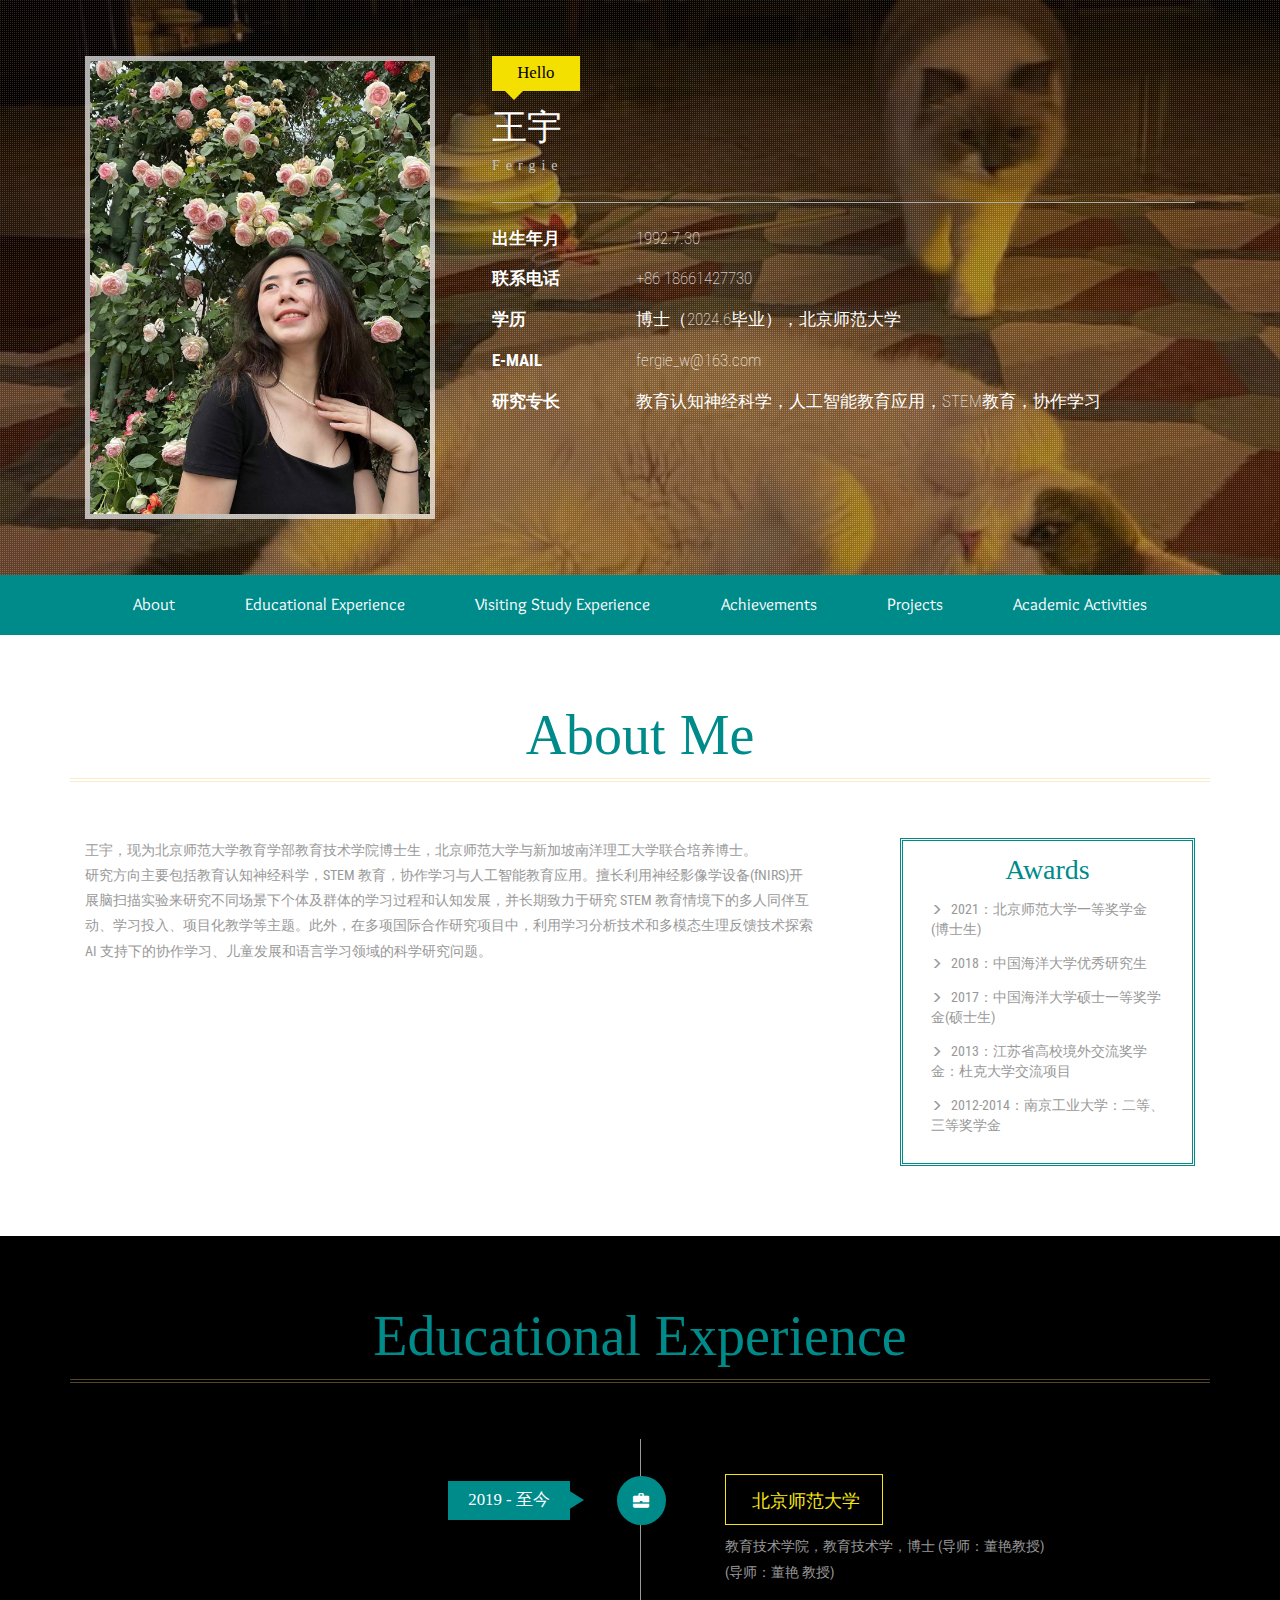
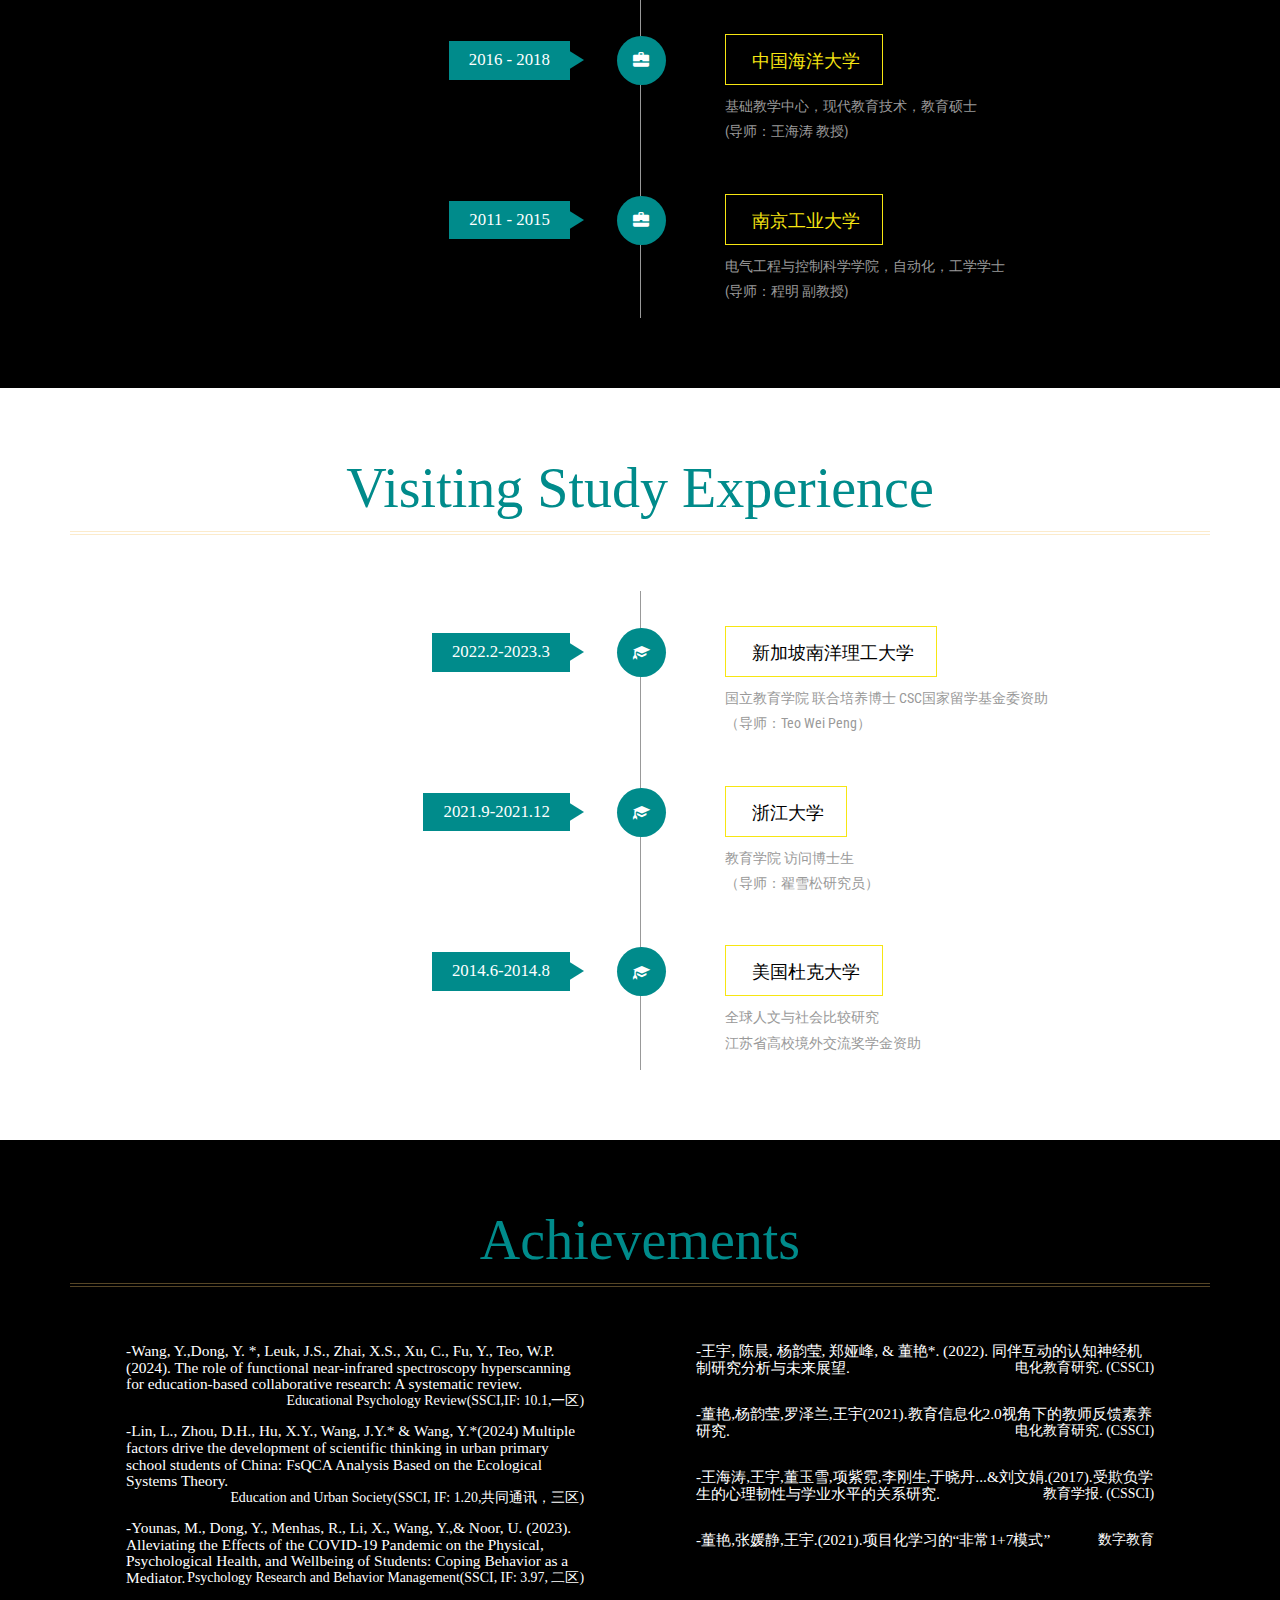
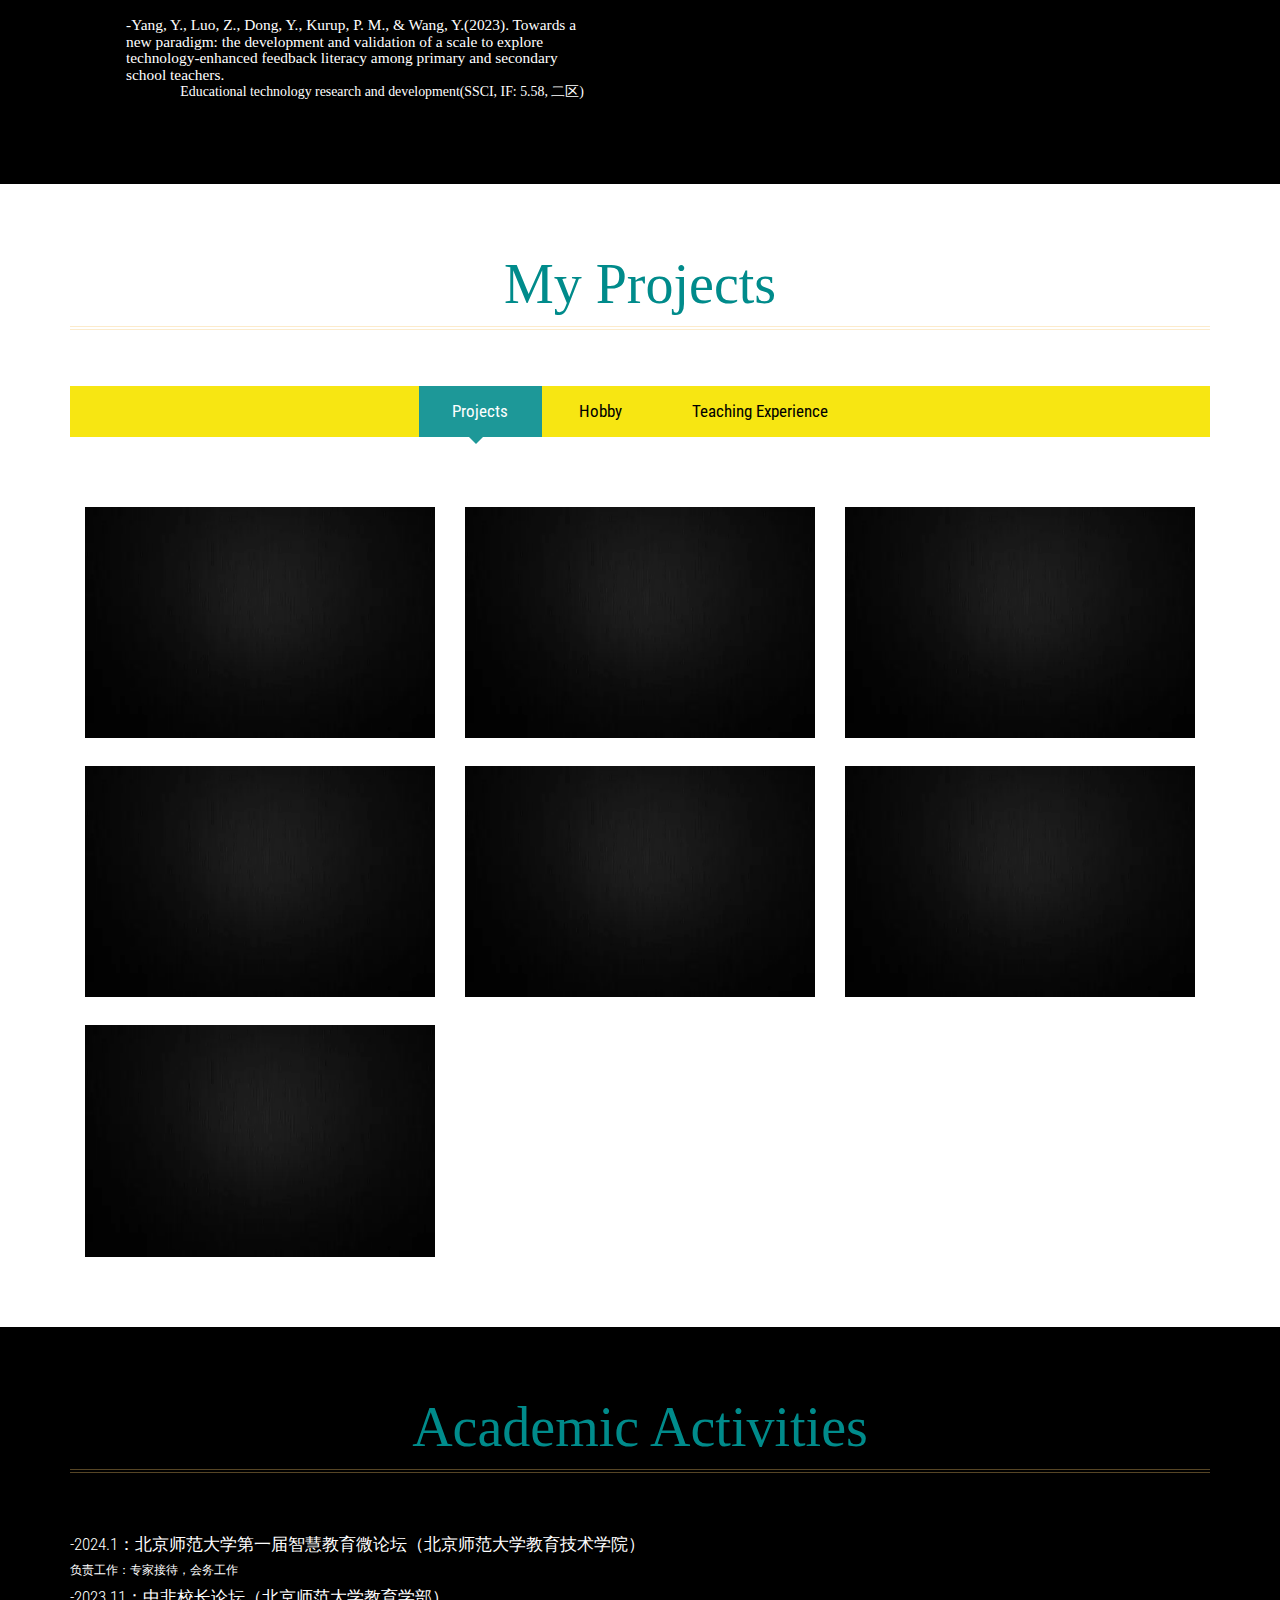
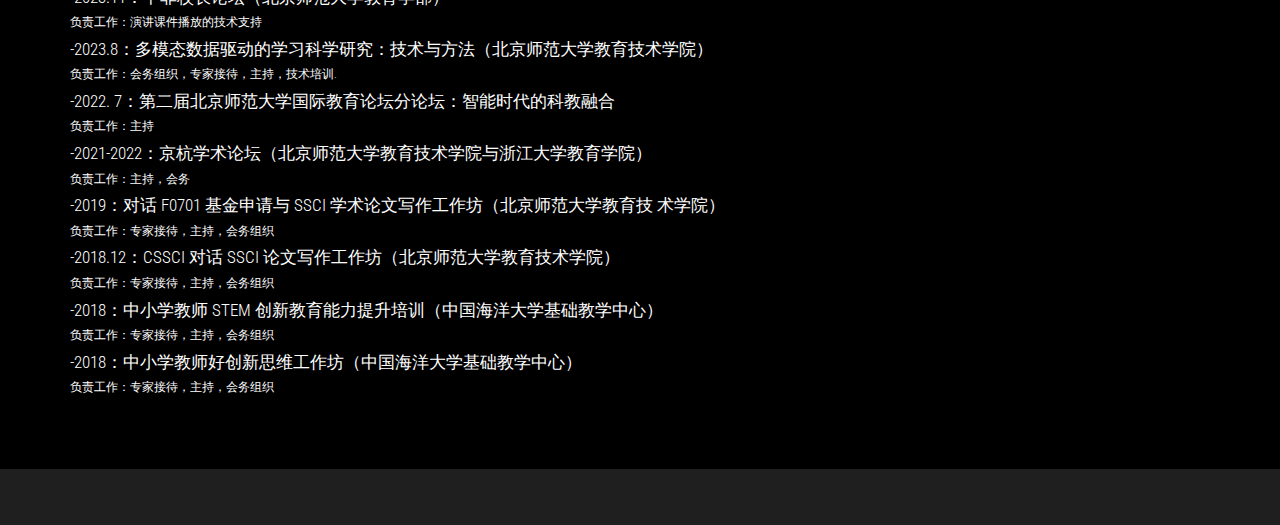
==== index.html @ 04d015bf "Update index.html" ====
<!DOCTYPE html>
<html>
<head>
<title>Wang Yu</title>
<!--mobile apps-->
<meta name="viewport" content="width=device-width, initial-scale=1">
<meta http-equiv="Content-Type" content="text/html; charset=utf-8" />
<meta name="keywords" content="" />
<script type="application/x-javascript"> addEventListener("load", function() { setTimeout(hideURLbar, 0); }, false); function hideURLbar(){ window.scrollTo(0,1); } </script>
<!--mobile apps-->
<!--Custom Theme files-->
<link href="css/bootstrap.css" type="text/css" rel="stylesheet" media="all">
<link href="css/style.css" type="text/css" rel="stylesheet" media="all">
<link rel="stylesheet" href="css/swipebox.css">
<!--//Custom Theme files-->
<!--js-->
<script src="js/jquery-1.11.1.min.js"></script> 
<!-- //js -->
<!--web-fonts-->
<link href='http://fonts.useso.com/css?family=Overlock:400,400italic,700,700italic,900,900italic' rel='stylesheet' type='text/css'>
<link href='http://fonts.useso.com/css?family=Roboto+Condensed:400,300,300italic,400italic,700,700italic' rel='stylesheet' type='text/css'>
<!--//web-fonts-->
<!--start-smooth-scrolling-->
<script type="text/javascript" src="js/move-top.js"></script>
<script type="text/javascript" src="js/easing.js"></script>	
<script type="text/javascript">
		jQuery(document).ready(function($) {
			$(".scroll").click(function(event){		
				event.preventDefault();
				$('html,body').animate({scrollTop:$(this.hash).offset().top},1000);
			});
		});
</script>
<!--//end-smooth-scrolling-->
</head>
<body>
	<!--banner-->
	<div id="home" class="banner">
		<div class="banner-info">
			<div class="container">
				<div class="col-md-4 header-left">
					<img src="images/img01.jpg" alt=""/>
				</div>
				<div class="col-md-8 header-right">
					<h2>Hello</h2>
					<h1>王宇</h1>
					<h6>Fergie</h6>
					<ul class="address">
						<li>
							<ul class="address-text">
								<li><b>出生年月 </b></li>
								<li>1992.7.30</li>
							</ul>
						</li>
						<li>
							<ul class="address-text">
								<li><b>联系电话 </b></li>
								<li>+86 18661427730</li>
							</ul>
						</li>
						<li>
							<ul class="address-text">
								<li><b>学历 </b></li>
								<li>博士（2024.6毕业），北京师范大学</li>
							</ul>
						</li>
						<li>
							<ul class="address-text">
								<li><b>E-MAIL </b></li>
								<li>fergie_w@163.com</li>
							</ul>
						</li>
						<li>
							<ul class="address-text">
								<li><b>研究专长 </b></li>
								<li>教育认知神经科学，人工智能教育应用，STEM教育，协作学习</li>
							</ul>
						</li>
					</ul>
				</div>
				<div class="clearfix"> </div>
			</div>
		</div>
	</div>
	<!--//banner-->
	<!--top-nav-->
	<div class="top-nav wow">
		<div class="container">
			<div class="navbar-header logo">
				<button type="button" class="navbar-toggle collapsed" data-toggle="collapse" data-target="#bs-example-navbar-collapse-1">
					Menu
				</button>
			</div>
			<!-- Collect the nav links, forms, and other content for toggling -->
			<div class="collapse navbar-collapse" id="bs-example-navbar-collapse-1">
				<div class="menu">
					<ul class="nav navbar">
						<li><a href="#about" class="scroll">About</a></li>
						<li><a href="#work" class="scroll">Educational Experience</a></li>
						<li><a href="#education" class="scroll">Visiting Study Experience</a></li>
						<li><a href="#skills" class="scroll">Achievements</a></li>
						<li><a href="#projects" class="scroll">Projects</a></li>
						<li><a href="#contact" class="scroll">Academic Activities</a></li>
					</ul>
					<div class="clearfix"> </div>
				</div>
			</div>
		</div>
	</div>	
	<!--//top-nav-->
	<!--about-->
	<div id="about" class="about">
		<div class="container">
			<h3 class="title"> About Me</h3>
			<div class="col-md-8 about-left">
				<p>王宇，现为北京师范大学教育学部教育技术学院博士生，北京师范大学与新加坡南洋理工大学联合培养博士。</p>
				<p>研究方向主要包括教育认知神经科学，STEM 教育，协作学习与人工智能教育应用。擅长利用神经影像学设备(fNIRS)开展脑扫描实验来研究不同场景下个体及群体的学习过程和认知发展，并长期致力于研究 STEM 教育情境下的多人同伴互动、学习投入、项目化教学等主题。此外，在多项国际合作研究项目中，利用学习分析技术和多模态生理反馈技术探索 AI 支持下的协作学习、儿童发展和语言学习领域的科学研究问题。</p>
			</div>
			<div class="col-md-4 about-right">
				<ul>
					<h5>Awards</h5>
					<li><span class="glyphicon glyphicon-menu-right"></span> 2021：北京师范大学一等奖学金(博士生)</li>
					<li><span class="glyphicon glyphicon-menu-right"></span> 2018：中国海洋大学优秀研究生</li>
					<li><span class="glyphicon glyphicon-menu-right"></span> 2017：中国海洋大学硕士一等奖学金(硕士生)</li>
					<li><span class="glyphicon glyphicon-menu-right"></span> 2013：江苏省高校境外交流奖学金：杜克大学交流项目</li>
					<li><span class="glyphicon glyphicon-menu-right"></span> 2012-2014：南京工业大学：二等、三等奖学金 </li>
				</ul>
				<div class="clearfix"> </div>
			</div>
			<div class="clearfix"> </div>
		</div>
	</div>
	<!--//about-->
	<!--work-experience-->
	<div id="work" class="work">
		<div class="container">
			<h3 class="title">Educational Experience</h3>
			<div class="work-info"> 
				<div class="col-md-6 work-left"> 
					<h4>2019 - 至今 </h4>
				</div>
				<div class="col-md-6 work-right"> 
					<h5><span class="glyphicon glyphicon-briefcase"> </span> 北京师范大学</h5>
					<p>教育技术学院，教育技术学，博士 (导师：董艳教授) </p>
					<p>(导师：董艳 教授) </p>
				</div>
				<div class="clearfix"> </div>
			</div>
			<div class="work-info"> 
				<div class="col-md-6 work-left"> 
					<h4>2016 - 2018 </h4>
				</div>
				<div class="col-md-6 work-right"> 
					<h5><span class="glyphicon glyphicon-briefcase"> </span> 中国海洋大学</h5>
					<p>基础教学中心，现代教育技术，教育硕士 </p>
					<p>(导师：王海涛 教授) </p>
				</div>
				<div class="clearfix"> </div>
			</div>
			<div class="work-info"> 
				<div class="col-md-6 work-left"> 
					<h4>2011 - 2015 </h4>
				</div>
				<div class="col-md-6 work-right"> 
					<h5><span class="glyphicon glyphicon-briefcase"> </span> 南京工业大学</h5>
					<p>电气工程与控制科学学院，自动化，工学学士 </p>
					<p>(导师：程明 副教授) </p>
				</div>
				<div class="clearfix"> </div>
			</div>
		</div>
	</div>
	<!--//work-experience-->
	<!--education-->
	<div id="education" class="education">
		<div class="container">
			<h3 class="title">Visiting Study Experience</h3>
			<div class="work-info"> 
				<div class="col-md-6 work-left"> 
					<h4>2022.2-2023.3</h4>
				</div>
				<div class="col-md-6 work-right"> 
					<h5><span class="glyphicon glyphicon-education"> </span> 新加坡南洋理工大学</h5>
					<p>国立教育学院 联合培养博士 CSC国家留学基金委资助</p>
					<p>（导师：Teo Wei Peng）</p>
				</div>
				<div class="clearfix"> </div>
			</div>
			<div class="work-info"> 
				<div class="col-md-6 work-left"> 
					<h4>2021.9-2021.12</h4>
				</div>
				<div class="col-md-6 work-right"> 
					<h5><span class="glyphicon glyphicon-education"> </span> 浙江大学</h5>
					<p>教育学院 访问博士生</p>
					<p>（导师：翟雪松研究员）</p>
				</div>
				<div class="clearfix"> </div>
			</div>
			<div class="work-info"> 
				<div class="col-md-6 work-left"> 
					<h4>2014.6-2014.8</h4>
				</div>
				<div class="col-md-6 work-right"> 
					<h5><span class="glyphicon glyphicon-education"> </span> 美国杜克大学</h5>
					<p>全球人文与社会比较研究 </p>
					<p>江苏省高校境外交流奖学金资助 </p>
				</div>
				<div class="clearfix"> </div>
			</div>
		</div>
	</div>
	<!--//education-->
	<!--skills-->
	<div id="skills" class="skills">
		<div class="container">
			<h3 class="title">Achievements</h3>
			<div class="skills-info">
				<div class="col-md-6 bar-grids">
					<h6 style="font-family: 'Times New Roman';">-Wang, Y.,Dong, Y. *, Leuk, J.S., Zhai, X.S., Xu, C., Fu, Y., Teo, W.P. (2024). The role of functional near-infrared spectroscopy hyperscanning for education-based collaborative research: A systematic review.<span> Educational Psychology Review(SSCI,IF: 10.1,一区) </span></h6>
<br>
					<h6 style="font-family: 'Times New Roman';">-Lin, L., Zhou, D.H., Hu, X.Y., Wang, J.Y.* & Wang, Y.*(2024) Multiple factors drive the development of scientific thinking in urban primary school students of China: FsQCA Analysis Based on the Ecological Systems Theory. <br> <span> Education and Urban Society(SSCI, IF: 1.20,共同通讯，三区) </span></h6>
<br>
					<h6 style="font-family: 'Times New Roman';">-Younas, M., Dong, Y., Menhas, R., Li, X., Wang, Y.,& Noor, U. (2023). Alleviating the Effects of the COVID-19 Pandemic on the Physical, Psychological Health, and Wellbeing of Students: Coping Behavior as a Mediator.<span> Psychology Research and Behavior Management(SSCI, IF: 3.97, 二区) </span></h6>
<br>
					<h6 style="font-family: 'Times New Roman';">-Yang, Y., Luo, Z., Dong, Y., Kurup, P. M., & Wang, Y.(2023). Towards a new paradigm: the development and validation of a scale to explore technology-enhanced feedback literacy among primary and secondary school teachers. <span> Educational technology research and development(SSCI, IF: 5.58, 二区) </span></h6>
		<br>			
				</div>
				<div class="col-md-6 bar-grids">
					<h6>-王宇, 陈晨, 杨韵莹, 郑娅峰, & 董艳*. (2022). 同伴互动的认知神经机制研究分析与未来展望. <span> 电化教育研究. (CSSCI) </span></h6>
<br>
					<h6>-董艳,杨韵莹,罗泽兰,王宇(2021).教育信息化2.0视角下的教师反馈素养研究.<span> 电化教育研究. (CSSCI) </span></h6>
<br>
					<h6>-王海涛,王宇,董玉雪,项紫霓,李刚生,于晓丹...&刘文娟.(2017).受欺负学生的心理韧性与学业水平的关系研究.<span> 教育学报. (CSSCI) </span></h6>
<br>
					<h6>-董艳,张媛静,王宇.(2021).项目化学习的“非常1+7模式”<span> 数字教育 </span></h6>
					
				</div>
				<div class="clearfix"> </div>
			</div>
		</div>
	</div>
	<!--//education-->
	<!--portfolio-->
	<div id="projects" class="portfolio">
		<div class="container">
			<h3 class="title wow zoomInLeft animated" data-wow-delay=".5s">My Projects</h3>
			<div class="sap_tabs">			
				<div id="horizontalTab" style="display: block; width: 100%; margin: 0px;">
					<ul class="resp-tabs-list wow fadeInUp animated" data-wow-delay=".7s">
						<li class="resp-tab-item"><span>Projects</span></li>
						<li class="resp-tab-item"><span>Hobby</span></li>
						<li class="resp-tab-item"><span>Teaching Experience</span></li>	
					</ul>	
					<div class="clearfix"> </div>	
					<div class="resp-tabs-container">
						<div class="tab-1 resp-tab-content">
							<div class="tab_img">
								<div class="col-md-4 portfolio-grids">
									<div class="grid">
										<class="swipebox" title="该项目主要通过对科学动画教学视频中的视听觉及交互元素进行设计，基于对照实验考查科学教育动画视频中配音的不同角色及互动模式对小学生多科学知识学习效果、认知负荷以及学习兴趣等的影响。">
											<img src="./images/blak.jpg" alt="" class="img-responsive" />
											<div class="figcaption">
												<h3 style="font-size: 18px;">2020 - 2021: 北京师范大学教育学部学生科研基金项目：网络教学的动态交互与实时反馈策略研究<span> （主持）</span></h3>

											</div>
										</a>	
									</div>
								</div>
								<div class="col-md-4 portfolio-grids">
									<div class="grid effect-sarah">
										<class="swipebox" title="该项目主要应用功能性近红外光谱成像(fNIRS)的超扫描研究范式采探索STEM跨学科教育场景下多人同伴互动过程中的人际神经同步、影响因素和优化策略。本人主要承担项目申请、研究设计、数据收集与分析、成果撰写等工作。">
											<img src="images/blak.jpg" alt="" class="img-responsive" />
											<div class="figcaption">
												<h3 style="font-size: 18px;">2021-2025:国家自然科学基金(面上):STEM教育情境下同伴互动的脑协同机制与策略研究<span>（参与）</span></h3>

											</div>
										</a>	
									</div>
								</div>
								
								<div class="col-md-4 portfolio-grids">
									<div class="grid">
										<class="swipebox" title="师从 Teo Wei Peng 教授, 参与其团队的研究项目深入学习各类神经影像设备的使用、实验设计、数据收集和分析技术，例如使用多模态神经成像方法揭示年轻人和老年人行为发展(如运动序列学习)的神经机制。">
											<img src="images/blak.jpg" alt="" class="img-responsive" />
											<div class="figcaption">
												<h3 style="font-size: 18px;">2022.2-2023.3：CSC 资助联合培养博士：新加坡南洋理工大学国立教育学院学习科学研究中心, 运动科学与体育教育系<span> （参与）</span></h3>

											</div>
										</a>	
									</div>
								</div>
								<div class="col-md-4 portfolio-grids">
									<div class="grid">
										<class="swipebox" title="该项目将 fNIRS 与眼动追踪技术相联合，探究学生协作的交互行为和表现是否可以通过神经同步和基于眼动的认知指标进行神经生理上的识别。并通过策略干预的对比实验考查个人准备与团队意识对团队任务表现、认知过程与神经同步的影响。本人主要承担实验设计、技术培训以及数据收集的工作。">
											<img src="images/blak.jpg" alt="" class="img-responsive" />
											<div class="figcaption">
												<h3 style="font-size: 18px;"> 2022-present:Supporting Collaborative Learning with Individual 
													Preparation and Group Awareness: A Multi-Modal Learning Analytics Study<span> （参与）</span></h3>

											</div>
										</a>	
									</div>
								</div>
								<div class="col-md-4 portfolio-grids">
									<div class="grid">
										<class="swipebox" title="该研究为了了解幼儿的 ICT 使用模式以及数字媒体对他们的双语学习、社交情感发展、认知和脑功能的影响。本人主要承担 fNIRS 实验部分的实验设计、数据收集及分析、成果撰写等工作。">
											<img src="images/blak.jpg" alt="" class="img-responsive" />
											<div class="figcaption">
												<h3 style="font-size: 18px;">2022-present: A study on Children's Home ICT Use on their Language and Development<span> （参与）</span></h3>

											</div>
										</a>	
									</div>
								</div>
								<div class="col-md-4 portfolio-grids">
									<div class="grid">
										<class="swipebox" title="该项目研究影响新加坡的 2-6 岁英汉双语儿童中文阅读能力的因素，并检验高质量的交互型电子书对于促进儿童认知发展、亲子阅读交流、儿童阅读频率、词汇学习和阅读理解方面的影响。本人主要承担项目申请、fNIRS 实验设计、数据收集及分析、成果撰写等工作。">
											<img src="images/blak.jpg" alt="" class="img-responsive" />
											<div class="figcaption">
												<h3 style="font-size: 18px;"> 2023-present: Promoting high-quality shard book reading at home in Singapore.<span> （参与）</span></h3>

											</div>
										</a>	
									</div>
								</div>
								<div class="col-md-4 portfolio-grids">
									<div class="grid">
										<class="swipebox" title="Shaffer教授是量化民主志研究方法与认知网络分析技术的创始人及分析工具开发者，我们将认知网络分析与脑数据分析技术相结合，利用数学建模的方法为STEM 协作过程构建复杂模型，来阐释神经活动、协作行为与团队表现之间更深层关系。">
											<img src="images/blak.jpg" alt="" class="img-responsive" />
											<div class="figcaption">
												<h3 style="font-size: 18px;">2023-present: Combining epistemic network analysis with fNIRS hyperscanning: characterizing behavioral and cognitive engagement during STEM collaboration.<span> （参与）</span></h3>

											</div>
										</a>	
									</div>
								</div>
								
								<div class="clearfix"> </div>
							</div>
						</div>
						<div class="tab-1 resp-tab-content">
							<div class="tab_img">
								<div class="col-md-4 portfolio-grids">
									<div class="grid">
										<class="swipebox" title="国家体育总局 健身教练资格证；马拉松">
											<img src="images/blak.jpg" alt="" class="img-responsive" />
											<div class="figcaption">
												<h3 style="font-size: 18px;">My<span> hobby</span></h3>
												<p>国家体育总局 健身教练资格证；马拉松</p>
											</div>
										</a>	
									</div>
								</div>
								<div class="col-md-4 portfolio-grids">
									<div class="grid">
										<class="swipebox" title="SSI 自由潜水员，美人鱼">
											<img src="images/blak.jpg" alt="" class="img-responsive" />
											<div class="figcaption">
												<h3 style="font-size: 18px;">My<span> hobby</span></h3>
												<p>SSI 自由潜水员，美人鱼</p>
											</div>
										</a>	
									</div>
								</div>
								<div class="col-md-4 portfolio-grids">
									<div class="grid">
										<class="swipebox" title="2017 中国海洋大学 健美操大赛 三等奖">
											<img src="images/blak.jpg" alt="" class="img-responsive" />
											<div class="figcaption">
												<h3 style="font-size: 18px;">My<span> hobby</span></h3>
												<p>2017 中国海洋大学 健美操大赛 三等奖</p>
											</div>
										</a>	
									</div>
								</div>
								<div class="col-md-4 portfolio-grids">
									<div class="grid">
										<class="swipebox" title="2016 中国海洋大学 海报设计大赛 一等奖">
											<img src="images/blak.jpg" alt="" class="img-responsive" />
											<div class="figcaption">
												<h3 style="font-size: 18px;">My<span> hobby</span></h3>
												<p>2016 中国海洋大学 海报设计大赛 一等奖</p>
											</div>
										</a>	
									</div>
								</div>
								<div class="col-md-4 portfolio-grids">
									<div class="grid">
										<class="swipebox" title="2013 南京工业大学 健美操大赛 三等奖">
											<img src="images/blak.jpg" alt="" class="img-responsive" />
											<div class="figcaption">
												<h3 style="font-size: 18px;">My<span> hobby</span></h3>
												<p>2013 南京工业大学 健美操大赛 三等奖</p>
											</div>
										</a>	
									</div>
								</div>
								<div class="col-md-4 portfolio-grids">
									<div class="grid">
										<class="swipebox" title="2012 南京市高校 街舞大赛 三等奖">
											<img src="images/blak.jpg" alt="" class="img-responsive" />
											<div class="figcaption">
												<h3 style="font-size: 18px;">My<span> hobby</span></h3>
												<p>2012 南京市高校 街舞大赛 三等奖</p>
											</div>
										</a>	
									</div>
								</div>
								<div class="clearfix"> </div>
							</div>
						</div>
						<div class="tab-1 resp-tab-content">
							<div class="tab_img">
								<div class="col-md-4 portfolio-grids">
									<div class="grid">
										<class="swipebox" title="2021：北京城市学院，兼职讲师（现代教育技术，中小学信息技术课程教学）">
											<img src="images/blak.jpg" alt="" class="img-responsive" />
											<div class="figcaption">
												<h3 style="font-size: 18px;">My<span> experience</span></h3>
												<p>2021：北京城市学院，兼职讲师（现代教育技术，中小学信息技术课程教学）</p>
											</div>
										</a>	
									</div>
								</div>
								<div class="col-md-4 portfolio-grids">
									<div class="grid">
										<class="swipebox" title="2018：青岛新东方外语培训学校，兼职托福助教">
											<img src="images/blak.jpg" alt="" class="img-responsive" />
											<div class="figcaption">
												<h3 style="font-size: 18px;">My<span> experience</span></h3>
												<p>2018：青岛新东方外语培训学校，兼职托福助教</p>
											</div>
										</a>	
									</div>
								</div>
								
								<div class="clearfix"> </div>
							</div>
						</div>
						<div class="tab-1 resp-tab-content">
							<div class="tab_img">
								<div class="col-md-4 portfolio-grids">
									<div class="grid">
										<a href="images/g2.jpg" class="swipebox" title="Lorem ipsum dolor sit amet, consectetur adipiscing elit. Duis maximus tortor diam, ac lobortis justo rutrum quis. Praesent non purus fermentum, eleifend velit non">
											<img src="images/g2.jpg" alt="" class="img-responsive" />
											<div class="figcaption">
												<h3 style="font-size: 18px;">My<span> Project</span></h3>
												<p>Sarah likes to watch clouds. She's quite depressed.</p>
											</div>
										</a>	
									</div>
								</div>
								<div class="col-md-4 portfolio-grids">
									<div class="grid">
										<a href="images/g4.jpg" class="swipebox" title="Lorem ipsum dolor sit amet, consectetur adipiscing elit. Duis maximus tortor diam, ac lobortis justo rutrum quis. Praesent non purus fermentum, eleifend velit non">
											<img src="images/g4.jpg" alt="" class="img-responsive" />
											<div class="figcaption">
												<h3 style="font-size: 18px;">My<span> Project</span></h3>
												<p>Sarah likes to watch clouds. She's quite depressed.</p>
											</div>
										</a>	
									</div>
								</div>
								<div class="col-md-4 portfolio-grids">
									<div class="grid">
										<a href="images/g8.jpg" class="swipebox" title="Lorem ipsum dolor sit amet, consectetur adipiscing elit. Duis maximus tortor diam, ac lobortis justo rutrum quis. Praesent non purus fermentum, eleifend velit non">
											<img src="images/g8.jpg" alt="" class="img-responsive" />
											<div class="figcaption">
												<h3 style="font-size: 18px;">My<span> Project</span></h3>
												<p>Sarah likes to watch clouds. She's quite depressed.</p>
											</div>
										</a>	
									</div>
								</div>
								<div class="clearfix"> </div>
							</div>
						</div>
					</div>
				</div>
			</div>
			<!--ResponsiveTabs-->
			<script src="js/easyResponsiveTabs.js" type="text/javascript"></script>
			<script type="text/javascript">
				$(document).ready(function () {
					$('#horizontalTab').easyResponsiveTabs({
						type: 'default', //Types: default, vertical, accordion           
						width: 'auto', //auto or any width like 600px
						fit: true   // 100% fit in a container
					});
				});		
			</script>
			<!--//ResponsiveTabs-->
			<!-- swipe box js -->
			<script src="js/jquery.swipebox.min.js"></script> 
				<script type="text/javascript">
					jQuery(function($) {
						$(".swipebox").swipebox();
					});
			</script>
			<!-- //swipe box js -->
		</div>
	</div>
	<!--//portfolio-->
	<!--contact -->
	<div class="welcome contact" id="contact">
		<div class="container">
			<h3 class="title">Academic Activities</h3>
			<div class="skills-info">
				<div  style="padding-left: 0px;">
					<p style="font-size: 17px;">-2024.1：北京师范大学第一届智慧教育微论坛（北京师范大学教育技术学院）</p>

					<p style="font-size: 12px;">负责工作：专家接待，会务工作</p>
					<p> </p>
					<p style="font-size: 17px;">-2023.11：中非校长论坛（北京师范大学教育学部）</p>
			
					<p style="font-size: 12px;">负责工作：演讲课件播放的技术支持</p>
					<p> </p>
					<p style="font-size: 17px;">-2023.8：多模态数据驱动的学习科学研究：技术与方法（北京师范大学教育技术学院）</p>
					<p style="font-size: 12px;">负责工作：会务组织，专家接待，主持，技术培训.</p>
					<p> </p>
					<p style="font-size: 17px;">-2022. 7：第二届北京师范大学国际教育论坛分论坛：智能时代的科教融合</p>
				
					<p style="font-size: 12px;">负责工作：主持</p>
					<p> </p>
					<p style="font-size: 17px;">-2021-2022：京杭学术论坛（北京师范大学教育技术学院与浙江大学教育学院）</p>
					<p style="font-size: 12px;">负责工作：主持，会务</p>
					<p> </p>
					<p style="font-size: 17px;">-2019：对话 F0701 基金申请与 SSCI 学术论文写作工作坊（北京师范大学教育技
						术学院）</p>
					<p style="font-size: 12px;">负责工作：专家接待，主持，会务组织</p>
					<p> </p>
					<p style="font-size: 17px;">-2018.12：CSSCI 对话 SSCI 论文写作工作坊（北京师范大学教育技术学院）</p>
					<p style="font-size: 12px;">负责工作：专家接待，主持，会务组织</p>
					<p> </p>
					<p style="font-size: 17px;">-2018：中小学教师 STEM 创新教育能力提升培训（中国海洋大学基础教学中心）</p>
					<p style="font-size: 12px;">负责工作：专家接待，主持，会务组织</p>
					<p> </p>
					<p style="font-size: 17px;">-2018：中小学教师好创新思维工作坊（中国海洋大学基础教学中心）</p>
					<p style="font-size: 12px;">负责工作：专家接待，主持，会务组织</p>
				</div>
				
			</div>
		</div>
	</div>
	<!--//contact -->
	<!--footer-->
	<div class="footer">
		<div class="container">
			
		</div>
	</div>
	<!--//footer-->
	<!--smooth-scrolling-of-move-up-->
	<script type="text/javascript">
		$(document).ready(function() {
		
			var defaults = {
				containerID: 'toTop', // fading element id
				containerHoverID: 'toTopHover', // fading element hover id
				scrollSpeed: 1200,
				easingType: 'linear' 
			};
			
			$().UItoTop({ easingType: 'easeOutQuart' });
			
		});
	</script>
	<!--//smooth-scrolling-of-move-up-->
	<!-- Bootstrap core JavaScript
    ================================================== -->
    <!-- Placed at the end of the document so the pages load faster -->
    <script src="js/bootstrap.js"></script>
</body>
</html>
---- css/style.css ----
body{
	margin:0;
	font-family: 'Roboto Condensed', sans-serif;
	background: #fff;
}
body a{
	transition: 0.5s all;
	-webkit-transition: 0.5s all;
	-moz-transition: 0.5s all;
	-o-transition: 0.5s all;
	-ms-transition: 0.5s all;
	text-decoration:none;
}
h1,h2,h3,h4,h5,h6{
	margin:0;	
	font-family: 'Times New Roman', Times, serif;
}
p{
	margin:0;
}
ul,label{
	margin:0;
	padding:0;
}
body a:hover{
	text-decoration:none;
}
/*--baner--*/
.banner {
	background:url(../images/02.png)no-repeat center 0px;
	-webkit-background-size:cover;
	background-size:cover;
	-moz-background-size:cover;
	position: relative;
}
.banner-info{
	background: url(../images/dott.png)repeat 0px 0px;
	padding: 4em 0;
}
.header-left img {
    width: 100%;
    border: 5px solid rgba(255, 255, 255, 0.68);
}
.header-right {
    padding-left: 3em;
}
.header-right h1 {
    font-size: 2.5em;
    color: #fff;
    margin: 0.5em 0 0;
}
.header-right h2 {
    font-size: 1.2em;
    color: #000;
    background: #F3E000;
    display: inline-block;
    padding: .5em 1.5em;
    position: relative;
}
.header-right h2:before {
    width: 0;
    height: 0;
    position: absolute;
    content: '';
    bottom: -9px;
    left: 12px;
    border-style: solid;
    border-width: 10px 10px 0 10px;
    border-color: #F3E000 transparent transparent transparent;
}
.header-right h6 {
    font-size: 1em;
    color: #C7C7C7;
    margin-top: 0.8em;
    letter-spacing: 6px;
}
ul.address {
    margin-top: 2em;
    border-top: 1px solid #AFAFAF;
    padding-top: 0.5em;
}
ul.address li {
    display: block;
}
ul.address li ul.address-text li {
    display: inline-block;
    font-size: 1.2em;
    color: #fff;
    margin-top: 1em;
	font-weight: 100;
}
ul.address li ul.address-text li:nth-child(1){
	width: 20%;
}
ul.address li ul.address-text li a {
    color: #fff;
	text-decoration:none;
}
ul.address li ul.address-text li a:hover{
    color: #0FF;
}
/*--//banner-top--*/
/*--top-nav--*/
.top-nav {
    background: #008B8B;
}
.nav > li {
    display: inline-block;
}
ul.nav.navbar {
    margin: 0;
    text-align: center;
}
ul.nav.navbar li a {
    color: #fff;
    padding: 1em 2em;
    font-size: 1.2em;
    font-family: 'Overlock', cursive;
}
ul.nav.navbar li a:hover,ul.nav.navbar li a.active,ul.nav.navbar li a:focus{
    color: #008B8B;
    background: #fff;
	-webkit-transform: scale(0.8);
	-moz-transform: scale(0.8);
    transform: scale(0.8);
	-o-transform: scale(0.8);
	-ms-transform: scale(0.8);
}
/*--//top-nav--*/
/*--about--*/
.about,.work,.education,.skills,.portfolio,.contact{
	padding:6em 0;
}
h3.title {
    font-size: 4em;
    text-align: center;
    color: #008B8B;
    border-bottom: 4px double rgba(247, 197, 106, 0.35);
    padding-bottom: 0.2em;
	margin-bottom: 1em;
}
p {
    font-size: 1em;
    color: #999;
    line-height: 1.8em;
}
.about-right {
    padding-left: 5em;
}
.about-right ul {
    border: 3px double #008B8B;
    padding: 1em 2em;
}
.about-right h5 {
    font-size: 2em;
    text-align: center;
    color: #008B8B;
}
.about-right ul li {
    display: block;
    color: #999;
    margin: 1em 0;
	font-size:1em;
}
.about-right ul li span.glyphicon {
    font-size: 0.8em;
	margin-right: 6px;
}
/*--//about--*/
/*--work--*/
.work {
    background: #000;
}
.work-left {
    text-align: right;
    padding: 3em 5em 0 0;
}
.work-right {
    border-left: 1px solid #999;
    padding: 2.5em 0 2em 6em;
}
.work-info h4 {
    font-size: 1.2em;
    background: darkcyan;
    display: inline-block;
    padding: .6em 1.2em;
    color: #fff;
	position:relative;
}
.work-info h4:before {
    width: 0;
    height: 0;
    position: absolute;
	/*-- w3layouts --*/
    content: '';
    top: 9px;
    right: -14px;
    border-style: solid;
    border-width: 10px 0 10px 16px;
    border-color: transparent transparent transparent rgb(0, 139, 139);
}
.work-info h5 {
    font-size: 1.3em;
    color: #F7E612;
    margin-bottom: .5em;
    border: 1px solid #F7E612;
    display: inline-block;
    padding: 0 1.2em;
}
.work-info h5 span.glyphicon {
    font-size: 0.9em;
    color: #fff;
    background: #008B8B;
    padding: 1em;
    -webkit-border-radius: 70%;
    -moz-border-radius: 70%;
    border-radius: 70%;
    -webkit-transition: .5s all;
    -moz-transition: .5s all;
    transition: .5s all;
    -webkit-transform: scale(1);
    -moz-transform: scale(1);
    transform: scale(1);
    -o-transform: scale(1);
    -ms-transform: scale(1);
}
.work-right h5 span.glyphicon {
    margin-right: 5em;
    margin-left: -8em;
}
.work-left2 h5 span.glyphicon {
    margin-left: 4em;
    margin-right: -7.3em;
    z-index: 9;
}
.work-right.work-right2 {
    min-height: 210px;
    float: right;
}
.work-right.work-right2 h4:before {
    left: -14px;
	-webkit-transform: rotate(180deg);
	-moz-transform: rotate(180deg);
	/*-- agileits --*/
    transform: rotate(180deg);
	-o-transform: rotate(180deg);
	-ms-transform: rotate(180deg);
}
.work-right.work-right2 h4 {
    margin-top: 0.8em;
}
.work-info:hover h5 span.glyphicon {
    color: #F7E612;
	-webkit-transform: scale(1.2);
	-moz-transform: scale(1.2);
    transform: scale(1.2);
	-o-transform: scale(1.2);
	-ms-transform: scale(1.2);
}
/*--//work--*/
/*--education--*/
.education .work-info h5 {
    color: #000;
}
/*--//education--*/
/*--skills--*/
.skills{
	background:#000;
}
.bar-grids {
    padding: 0 4em;
}
.progress {
    height: 10px;
    margin-bottom: 2.2em;
    background-color: #2F2C06;
}
.progress-bar { 
    background-color: #766E04;
}
.bar-grids h6 {
    font-size: 1.1em;
    color: #fff;
    margin-bottom: 0.6em;
}
.bar-grids h6 span {
    float: right;
    font-size: 0.9em;
}
/*--//skills--*/
/*--portfolio--*/
/*--SAP--*/
ul.resp-tabs-list {  
/*-- w3layouts --*/
background: #F7E612;
}
.sap_tabs{
	clear:both;
	padding: 0;
}
.tab_box{
	background:#fd926d;
	padding: 2em;
}
.top1{
	margin-top: 2%;
}
.resp-tabs-list {
    list-style: none;
    margin: 0 auto 3em;
    text-align: center;
}
.resp-tab-item {
    color: #000;
    font-size: 1.2em;
    cursor: pointer;
    display: inline-block;
    list-style: none;
    outline: none;
    -webkit-transition: all 0.5s;
    -moz-transition: all 0.5s;
    -ms-transition: all 0.5s;
    -o-transition: all 0.5s;
    transition: all 0.5s;
    padding: 0.8em 2em;
    font-weight: 400;
	position:relative;
}
.resp-tab-item:hover{
    color: #1D9898;
}
.resp-tab-active,.resp-tab-active:hover{
    text-shadow: none;
    color: #fff;
    background: #1D9898;
}
.resp-tab-active:before {
    width: 0;
    height: 0;
    position: absolute;
    content: '';
    bottom: -7px;
    left: 41%;
	/*-- agileits --*/
    border-style: solid;
    border-width: 7px 7px 0 7px;
    border-color: #1D9898 transparent transparent transparent;
}
.resp-tabs-container {
	padding: 0px;
	clear: left;	
}
h2.resp-accordion {
	cursor: pointer;
	padding: 5px;
	display: none;
}
.resp-tab-content {
	display: none;
}
.resp-content-active, .resp-accordion-active {
   display: block;
}
/*--//SAP--*/
/*--img-hover--*/
.portfolio-grids {
    margin-top: 2em;
}
.grid {
	position: relative;
	overflow:hidden;
	background: #000;
}
.grid img {
	opacity: 0.8;
}
.grid .figcaption {
    padding: 2em 2.5em;
    color: #fff;
    -webkit-backface-visibility: hidden;
    backface-visibility: hidden;
}
.grid .figcaption::before,
.grid .figcaption::after {
	pointer-events: none;
}

.grid .figcaption{
	position: absolute;
	top: 0;
	left: 0;
	width: 100%;
	height: 100%;
}

/* Anchor will cover the whole item by default */

.grid img {
	max-width: none;
	width: 100%;
	width: -webkit-calc(100% + 20px);
	width: calc(100% + 20px);
	-webkit-transition: opacity 0.35s, -webkit-transform 0.35s;
	-moz-transition: opacity 0.35s, -moz-transform 0.35s;
	transition: opacity 0.35s, transform 0.35s;
	-webkit-transform: translate3d(-10px,0,0);
	-moz-transform: translate3d(-10px,0,0);
	transform: translate3d(-10px,0,0);
	-o-transform: translate3d(-10px,0,0);
	-ms-transform: translate3d(-10px,0,0);
	-webkit-backface-visibility: hidden;
	backface-visibility: hidden;
}
.grid:hover img {
	-moz-opacity: 0.5;
	opacity: 0.5;
	-webkit-transform: translate3d(0,0,0);
	-moz-transform: translate3d(0,0,0);
	transform: translate3d(0,0,0);
	-o-transform: translate3d(0,0,0);
	-ms-transform: translate3d(0,0,0);	
}
.grid .figcaption {
	text-align: left;
}
.grid h3 {
    position: relative;
    overflow: hidden;
    padding: 0.5em 0;
	-moz-opacity: 0;
    opacity: 0;
    text-transform: uppercase;
    font-size: 2em;
    color: #fff;
}
.grid h3 span {
    font-weight: 800;
    margin-left: 5px;
}
.grid h3::after {
	position: absolute;
	bottom: 0;
	left: 0;
	width: 100%;
	height: 2px;
	background: #fff;
	content: '';
	-webkit-transition: -webkit-transform 0.35s;
	-moz-transition: transform 0.35s;
	transition: transform 0.35s;
	-webkit-transform: translate3d(-100%,0,0);
	-moz-transform: translate3d(-100%,0,0);
	transform: translate3d(-100%,0,0);
	-o-transform: translate3d(-100%,0,0);
	-ms-transform: translate3d(-100%,0,0);
}
.grid:hover h3::after {
	-webkit-transform: translate3d(0,0,0);
	-moz-transform: translate3d(0,0,0);
	transform: translate3d(0,0,0);
	-o-transform: translate3d(0,0,0);
	-ms-transform: translate3d(0,0,0);
}
.grid:hover h3 {
	-moz-opacity:1;
	opacity:1;
}
.grid p {
    padding: 1em 0 0;
	-moz-opacity:1;
    opacity: 0;
    -webkit-transition: opacity 0.35s, -webkit-transform 0.35s;
	-moz-transition: opacity 0.35s, transform 0.35s;
    transition: opacity 0.35s, transform 0.35s;
    -webkit-transform: translate3d(100%,0,0);
	-moz-transform: translate3d(100%,0,0);
    transform: translate3d(100%,0,0);
	-o-transform: translate3d(100%,0,0);
	-ms-transform: translate3d(100%,0,0);
    color: #fff;
    letter-spacing: 2px;
}
.grid:hover p {
	-moz-opacity: 1;
	opacity: 1;
	-webkit-transform: translate3d(0,0,0);
	-moz-transform: translate3d(0,0,0);
	transform: translate3d(0,0,0);
	-o-transform: translate3d(0,0,0);
	-ms-transform: translate3d(0,0,0);
}
/*--//portfolio--*/
/*--contact--*/
.contact{
	background:#000;
}
.contact-left iframe {
    width: 100%;
    min-height: 29.5em;
    border: none;
}
.contact-form h5 {
    font-size: 2em;
    color: #333;
}
.address-left {
    float: left;
    width: 41%;
	position: relative;
}
.address-right {
    float: right;
    width: 46%;
}
.contact p {
    color: #fff;
    font-weight: 300;
}
.contact p a {
    color: #fff;
}
.contact p a:hover{
    color: #F7E612;
}
.address-left:after {
    content: '';
    width: 1px;
    height: 100%;
    background: #ccc;
    position: absolute;
    top: 0;
    right: -17px;
}
.contact-form input[type="text"] {
    width: 49%;
    color: #fff;
    background: none;
    outline: none;
    font-size: 1em;
    padding: .8em 1em;
    border: 1px solid #8C8C8C;
    -webkit-appearance: none;
    display: inline-block;
}
.contact-form input[type="text"].email {
    margin: 3em 0 1em 0.5em;
}
.contact-form input[type="text"].phone {
    width: 100%;
    margin-bottom: 1em;
}
.contact-form textarea {
    width: 100%;
    background: none;
    color: #fff;
    font-size: 1em;
    outline: none;
    padding: .8em 1em;
    border: 1px solid #8C8C8C;
    min-height: 10em;
    -webkit-appearance: none;
}
.contact-form input[type="submit"] {
    outline: none;
    color: #fff;
    padding: 0.6em 1em;
    font-size: 1.1em;
    margin: 1em 0 0 0;
    -webkit-appearance: none;
    background: #008B8B;
    border: 2px solid #008B8B;
    transition: 0.5s all;
    -webkit-transition: 0.5s all;
    transition: 0.5s all;
    -moz-transition: 0.5s all;
    width: 100%;
}
.contact-form input[type="submit"]:hover {
    background: none;
    color: #008B8B;
}
::-webkit-input-placeholder {
	color:#fff !important;
}

:-moz-placeholder { /* Firefox 18- */
	color:#fff !important; 
}

::-moz-placeholder {  /* Firefox 19+ */
	color:#fff !important;
}

:-ms-input-placeholder {  
	color:#fff !important;
}
/*--//contact--*/
/*--footer--*/
.footer {
    padding: 2em 0;
    text-align: center;
    background: #1F1F1F;
}
.footer p {
    color: #fff;
	font-size: 1.1em;
}
.footer p a{
    color: #F7E612;
}
.footer p a:hover{
    color: #fff;
}
/*--//footer--*/
/*--slider-up-arrow--*/
#toTop {
	display: none;
	text-decoration: none;
	position: fixed;
	bottom: 3%;
	right: 3%;
	overflow: hidden;
	width: 32px;
	height: 32px;
	border: none;
	text-indent: 100%;
	background: url("../images/move-up.png") no-repeat 0px 0px;
	z-index:999;
}
#toTopHover {
	width: 32px;
	height: 32px;
	display: block;
	overflow: hidden;
	float: right;
	opacity: 0;
	-moz-opacity: 0;
	filter: alpha(opacity=0);
}
/*--//slider-up-arrow--*/
/*---- responsive-design -----*/
@media(max-width:1366px){
.about,.work,.education,.skills,.portfolio,.contact {
    padding: 5em 0;
}
.work-right.work-right2 {
    min-height: 200px;
}
.work-right {
    padding: 2.5em 0 1em 6em;
}
}
@media(max-width:1080px){
.header-left {
    padding: 0;
}
ul.address {
    margin-top: 1em;
}
ul.address li ul.address-text li {
    margin-top: 0.8em;
}
.about, .work, .education, .skills, .portfolio, .contact {
    padding: 4em 0;
}
h3.title {
    font-size: 3.6em;
	margin-bottom: 0.8em;
}
.about-right {
    padding-left: 1em;
}
.work-right {
    padding: 2.5em 0 0.5em 6em;
}
.resp-tabs-list {
    margin: 0 auto 1.5em;
}
.contact-form input[type="text"] {
    width: 48.8%;
}
}
@media(max-width:1024px){
.header-right h1 {
    font-size: 2.3em;
}
}
@media(max-width:991px){
.banner-info {
    padding: 3.5em 0;
}
.header-left {
    float: left;
    width: 40%;
}
.header-right {
    padding-left: 2em;
    float: right;
    width: 60%;
    padding-right: 0;
}
.header-right h2 {
    font-size: 1em;
}
.header-right h1 {
    font-size: 2em;
}
.header-right h6 {
    font-size: 0.9em;
    margin-top: 0.6em;
    letter-spacing: 5px;
}
ul.address li ul.address-text li {
    font-size: 1.1em;
}
ul.nav.navbar li a {
    padding: 1em 1.5em;
}
h3.title {
    font-size: 3.5em;
    margin-bottom: 0.6em;
}
.about-left {
    float: left;
    width: 65%;
	padding-left: 0;
}
.about-right {
    float: right;
    width: 35%;
    padding: 0;
}
.about-right ul {
    border-width: 3px;
    padding: 1em;
}
.work-left {
    padding: 2em 4em 0 0;
    float: left;
    width: 50%;
}
.work-right {
    padding: 2em 0 0.5em 5em;
    float: right;
    width: 50%;
}
.work-right h5 span.glyphicon {
    margin-right: 5em;
    margin-left: -7.3em;
}
.work-info h5 {
    font-size: 1.2em;
    padding: 0 1em;
}
.work-left2 h5 span.glyphicon {
    margin-left: 3.4em;
    margin-right: -6.4em;
}
.work-right.work-right2 {
    min-height: 220px;
}
.bar-grids {
    padding: 0 2em;
    float: left;
    width: 50%;
}
.portfolio-grids {
    margin-top: 1em;
    width: 33.33%;
    padding: 0 .5em;
	float: left;
}
.grid .figcaption {
    padding: 1em 1.5em;
}
.grid h3 {
    font-size: 1.5em;
}
.grid p {
    letter-spacing: 1px;
}
.contact-left iframe {
    width: 100%;
    min-height: 20em;
    border: none;
}
.contact-right {
    margin-top: 2em;
}
.contact-form input[type="text"].email {
    margin: 2em 0 1em 0.5em;
}
}
@media(max-width:800px){
.about, .work, .education, .skills, .portfolio, .contact {
    padding: 3em 0;
}
h3.title {
    font-size: 3.3em;
    margin-bottom: 0.6em;
}
#swipebox-title {
    font-size: 0.9em;
}
}
@media(max-width:768px){
.banner-info {
    padding: 3em 0;
}
}
@media(max-width:767px){
.navbar-toggle {
    float: none;
    width: 100%;
    text-align: center;
    margin: 0;
    font-size: 1.3em;
    color: #fff;
}
.nav > li {
    display: block;
}
ul.nav.navbar li a {
    padding: 0.8em 1.5em;
    font-size: 1.1em;
}
}
@media(max-width:640px){
.header-right h2 {
    font-size: 0.9em;
}
.header-right h2:before {
    bottom: -7px;
    left: 9px;
    border-width: 7px 7px 0 7px;
}
ul.address li ul.address-text li {
    font-size: 1em;
}
.header-right h6 {
    font-size: 0.85em;
}
ul.address {
    margin-top: 0.5em;
}
.banner-info {
    padding: 2em 0;
}
.about, .work, .education, .skills, .portfolio, .contact {
    padding: 2em 0;
}
h3.title {
    font-size: 2.8em;
    margin-bottom: 0.5em;
}
.about-left {
    float: none;
    width: 100%;
    padding: 0;
}
.about-right {
    float: none;
    width: 100%;
    margin-top: 1em;
}
.work-right.work-right2 {
    min-height: 235px;
}
.bar-grids {
    padding: 0 1.5em;
}
.bar-grids h6 {
    font-size: 1em;
}
.progress {
    margin-bottom: 2em;
}
.resp-tab-item {
    font-size: 1.1em;
    padding: 0.6em 2em;
}
.contact-left iframe {
    min-height: 17em;
}
.contact-left {
    padding: 0;
}
.contact-right {
    margin-top: 1em;
	padding: 0;
}
.contact-form input[type="text"] {
    padding: .6em 1em;
}
.footer {
    padding: 1.5em 0;
}
}
@media(max-width:480px){
.header-left {
    float: none;
    width: 40%;
    margin: 0 auto;
}
.header-right {
    float: none;
    width: 100%;
}
h3.title {
    font-size: 2.5em;
}
p {
    font-size: 0.9em;
}
.work-info h4 {
    font-size: 1em;
}
.work-info h4:before {
    right: -10px;
    border-width: 7px 0 7px 10px;
}
.work-info h5 {
    font-size: 1em;
}
.work-left {
    padding: 1em 3em 0 0;
}
.work-right {
    padding: 1em 0 0.5em 3em;
}
.work-right h5 span.glyphicon {
    margin-right: 3em;
    margin-left: -6em;
}
.work-right.work-right2 h4:before {
    left: -10px;
}
.work-left2 h5 span.glyphicon {
    margin-left: 3em;
    margin-right: -6.2em;
}
.bar-grids {
    padding: 0 1em;
    float: none;
    width: 100%;
}
.progress {
    margin-bottom: 1.5em;
}
.portfolio-grids {
    width: 50%;
}
.grid .figcaption {
    padding: 0.5em 1em;
}
.grid p {
    letter-spacing: 0px;
    padding: .5em 0 0;
}
.contact-form input[type="submit"] {
    font-size: 1em;
}
.footer p {
    font-size: 1em;
}
}
@media(max-width:414px){
.work-right.work-right2 {
    min-height: 260px;
}
.resp-tab-item {
    font-size: 1em;
    padding: 0.6em 1.3em;
}
.portfolio-grids {
    width: 100%;
    float: none;
    padding: 0;
}
.contact-form input[type="text"] {
    width: 100%;
    margin-top: 1em;
}
.contact-form input[type="text"].email {
    margin: 1em 0 0 0;
}
.address-left {
    width: 45%;
}
.address-right {
    width: 42%;
}
.contact-form textarea {
    min-height: 8em;
}
}
@media(max-width:375px){
.header-right {
    padding-left: 0;
}
.work-left {
    width: 100%;
    text-align: left;
	padding: 1em 0 0 0;
}
.work-right {
    padding: 1em 0 0.5em 2em;
    width: 95%;
	border: none;
}
.work-right h5 span.glyphicon {
    margin-right: 2em;
    margin-left: -5em;
}
.work-right.work-right2 {
    min-height: inherit;
    padding: 0;
}
.resp-tab-item {
    padding: 0.6em 1em;
}
.resp-tab-active:before {
    bottom: -5px;
    left: 37%;
    border-width: 5px 5px 0 5px;
}
.resp-tabs-list {
    margin: 0 auto 0.5em;
}
.address-left,.address-right{
    width: 100%;
    float: none;
}
.contact-left iframe {
    min-height: 13em;
}
.address-left:after {
    right: 0;
    width: 0px;
}
.contact-form input[type="submit"] {
    font-size: 0.9em;
}
}
@media(max-width:320px){
.banner-info {
    padding: 1em 0;
}
.header-left {
    width: 50%;
}
.header-right h1 {
    font-size: 1.8em;
}
.header-right h6 {
    letter-spacing: 1px;
}
ul.address li ul.address-text li {
    font-size: 0.9em;
}
ul.address li ul.address-text li:nth-child(1) {
    width: 25%;
}
ul.nav.navbar li a {
    padding: 0.6em 1.5em;
    font-size: 1em;
}
.about, .work, .education, .skills, .portfolio, .contact {
    padding: 1em 0;
}
h3.title {
    font-size: 2em;
}
.progress {
    height: 7px;
}
.bar-grids {
    padding: 0;
}
.bar-grids h6 {
    font-size: 0.9em;
}
.resp-tab-item {
    padding: 0.6em 1em;
    font-size: 0.9em;
}
.contact-form input[type="text"] {
    font-size: 0.9em;
}
.contact-form textarea {
    font-size: 0.9em;
}

}
/*--//responsive-design---*/
---- css/swipebox.css ----
/*! Swipebox v1.2.8 | Constantin Saguin csag.co | MIT License | github.com/brutaldesign/swipebox */
html.swipebox-html.swipebox-touch {
  overflow: hidden !important;
}

#swipebox-overlay img {
  border: none !important;
}

#swipebox-overlay {
  width: 100%;
  height: 100%;
  position: fixed;
  top: 0;
  left: 0;
  z-index: 99999 !important;
  overflow: hidden;
  -webkit-user-select: none;
  -moz-user-select: none;
  -ms-user-select: none;
  user-select: none;
}

#swipebox-container {
  position: relative;
  width: 100%;
  height: 100%;
}

#swipebox-slider {
  -webkit-transition: -webkit-transform 0.4s ease;
  transition: transform 0.4s ease;
  height: 100%;
  left: 0;
  top: 0;
  width: 100%;
  white-space: nowrap;
  position: absolute;
  display: none;
  cursor: pointer;
}
#swipebox-slider .slide {
  height: 100%;
  width: 100%;
  line-height: 1px;
  text-align: center;
  display: inline-block;
}
#swipebox-slider .slide:before {
  content: "";
  display: inline-block;
  height: 43%;
  width: 1px;
  margin-right: -1px;
}
#swipebox-slider .slide img, #swipebox-slider .slide .swipebox-video-container {
  display: inline-block;
  max-height: 100%;
  max-width: 100%;
  margin: 0;
  padding: 0;
  width: auto;
  height: auto;
  vertical-align: middle;
}
#swipebox-slider .slide .swipebox-video-container {
  background: none;
  max-width: 1140px;
  max-height: 100%;
  width: 100%;
  padding: 5%;
  -webkit-box-sizing: border-box;
  box-sizing: border-box;
  -moz-box-sizing: border-box;
}
#swipebox-slider .slide .swipebox-video-container .swipebox-video {
  width: 100%;
  height: 0;
  padding-bottom: 56.25%;
  overflow: hidden;
  position: relative;
}
#swipebox-slider .slide .swipebox-video-container .swipebox-video iframe {
  width: 100% !important;
  height: 100% !important;
  position: absolute;
  top: 0;
  left: 0;
}
#swipebox-slider .slide-loading {
  background: url(../images/loader.gif) no-repeat center center;
}

#swipebox-bottom-bar,
#swipebox-top-bar {
  -webkit-transition: 0.5s all;
  transition: 0.5s all;
  -moz-transition: 0.5s all;
  position: absolute;
  left: 0;
  z-index: 999;
  height: 50px;
  width: 100%;
}

#swipebox-bottom-bar {
  bottom: -50px;
}
#swipebox-bottom-bar.visible-bars {
  -webkit-transform: translate3d(0, -50px, 0);
  transform: translate3d(0, -50px, 0);
  -moz-transform: translate3d(0, -50px, 0);
  -o-transform: translate3d(0, -50px, 0);
  -ms-transform: translate3d(0, -50px, 0);
}

#swipebox-top-bar {
    bottom: 22%;
}
#swipebox-title {
    display: block;
    width: 45%;
    text-align: center;
    margin: 0 auto !important;
}

#swipebox-prev,
#swipebox-next,
#swipebox-close {
  background-image: url(../images/icons.png);
  background-repeat: no-repeat;
  border: none !important;
  text-decoration: none !important;
  cursor: pointer;
  width: 50px;
  height: 50px;
  top: 0;
}

#swipebox-arrows {
  display: block;
  margin: 0 auto;
  width: 100%;
  height: 50px;
}

#swipebox-prev {
  background-position: -32px 13px;
  float: left;
}

#swipebox-next {
  background-position: -78px 13px;
  float: right;
}

#swipebox-close {
	right: 50px;
	top: 12px;
	position: absolute;
	z-index: 9999;
	background-position: 15px 12px;
}
.swipebox-no-close-button #swipebox-close {
  display: none;
}

#swipebox-prev.disabled,
#swipebox-next.disabled {
  opacity: 0.3;
}

.swipebox-no-touch #swipebox-overlay.rightSpring #swipebox-slider {
  -webkit-animation: rightSpring 0.3s;
  animation: rightSpring 0.3s;
  -moz-animation: rightSpring 0.3s;
}
.swipebox-no-touch #swipebox-overlay.leftSpring #swipebox-slider {
  -webkit-animation: leftSpring 0.3s;
  animation: leftSpring 0.3s;
  -moz-animation: leftSpring 0.3s;
}

.swipebox-touch #swipebox-container:before, .swipebox-touch #swipebox-container:after {
  -webkit-backface-visibility: hidden;
  backface-visibility: hidden;
  -webkit-transition: all .3s ease;
  transition: all .3s ease;
  -moz-transition: all .3s ease;
  content: ' ';
  position: absolute;
  z-index: 999;
  top: 0;
  height: 100%;
  width: 20px;
  opacity: 0;
}
.swipebox-touch #swipebox-container:before {
  left: 0;
  -webkit-box-shadow: inset 10px 0px 10px -8px #656565;
  box-shadow: inset 10px 0px 10px -8px #656565;
  -moz-box-shadow: inset 10px 0px 10px -8px #656565;
}
.swipebox-touch #swipebox-container:after {
  right: 0;
  -webkit-box-shadow: inset -10px 0px 10px -8px #656565;
  box-shadow: inset -10px 0px 10px -8px #656565;
  -moz-box-shadow: inset -10px 0px 10px -8px #656565;
}
.swipebox-touch #swipebox-overlay.leftSpringTouch #swipebox-container:before {
  opacity: 1;
}
.swipebox-touch #swipebox-overlay.rightSpringTouch #swipebox-container:after {
  opacity: 1;
}

@-webkit-keyframes rightSpring {
  0% {
    left: 0;
  }

  50% {
    left: -30px;
  }

  100% {
    left: 0;
  }
}

@keyframes rightSpring {
  0% {
    left: 0;
  }

  50% {
    left: -30px;
  }

  100% {
    left: 0;
  }
}
@-webkit-keyframes leftSpring {
  0% {
    left: 0;
  }

  50% {
    left: 30px;
  }

  100% {
    left: 0;
  }
}
@keyframes leftSpring {
  0% {
    left: 0;
  }

  50% {
    left: 30px;
  }

  100% {
    left: 0;
  }
}
@media screen and (min-width: 800px) {
  #swipebox-close {
    right: 50px;
	top: 12px;
  }

  #swipebox-arrows {
    width: 80%;
    max-width: 800px;
  }
}
/* Skin 
--------------------------*/
#swipebox-overlay {
  background: #0d0d0d;
}

#swipebox-bottom-bar,
#swipebox-top-bar {
  opacity: 1;
}

#swipebox-top-bar {
  color: white !important;
  font-size: 15px;
  line-height: 30px;
  font-family: Helvetica, Arial, sans-serif;
}
@media(max-width:1366px){
#swipebox-top-bar {
    bottom: 20%;
}
}
@media(max-width:1080px){
#swipebox-title {
    width: 61%;
    line-height: 1.8em;
    margin: 1em auto 0 !important;
}
#swipebox-top-bar {
   top: 74%;
}
}
@media(max-width:768px){
#swipebox-title {
    width: 75%;
}
#swipebox-arrows {
    width: 83%;
}
}
@media(max-width:640px){
#swipebox-title {
    width: 82%;
    font-size: .9em;
}
#swipebox-arrows {
    width: 80%;
}
}
@media(max-width:480px){
#swipebox-title {
    width: 85%;
    font-size: .8em;
}
#swipebox-top-bar {
    bottom: 19%;
}
#swipebox-close {
    right: 30px;
}
}
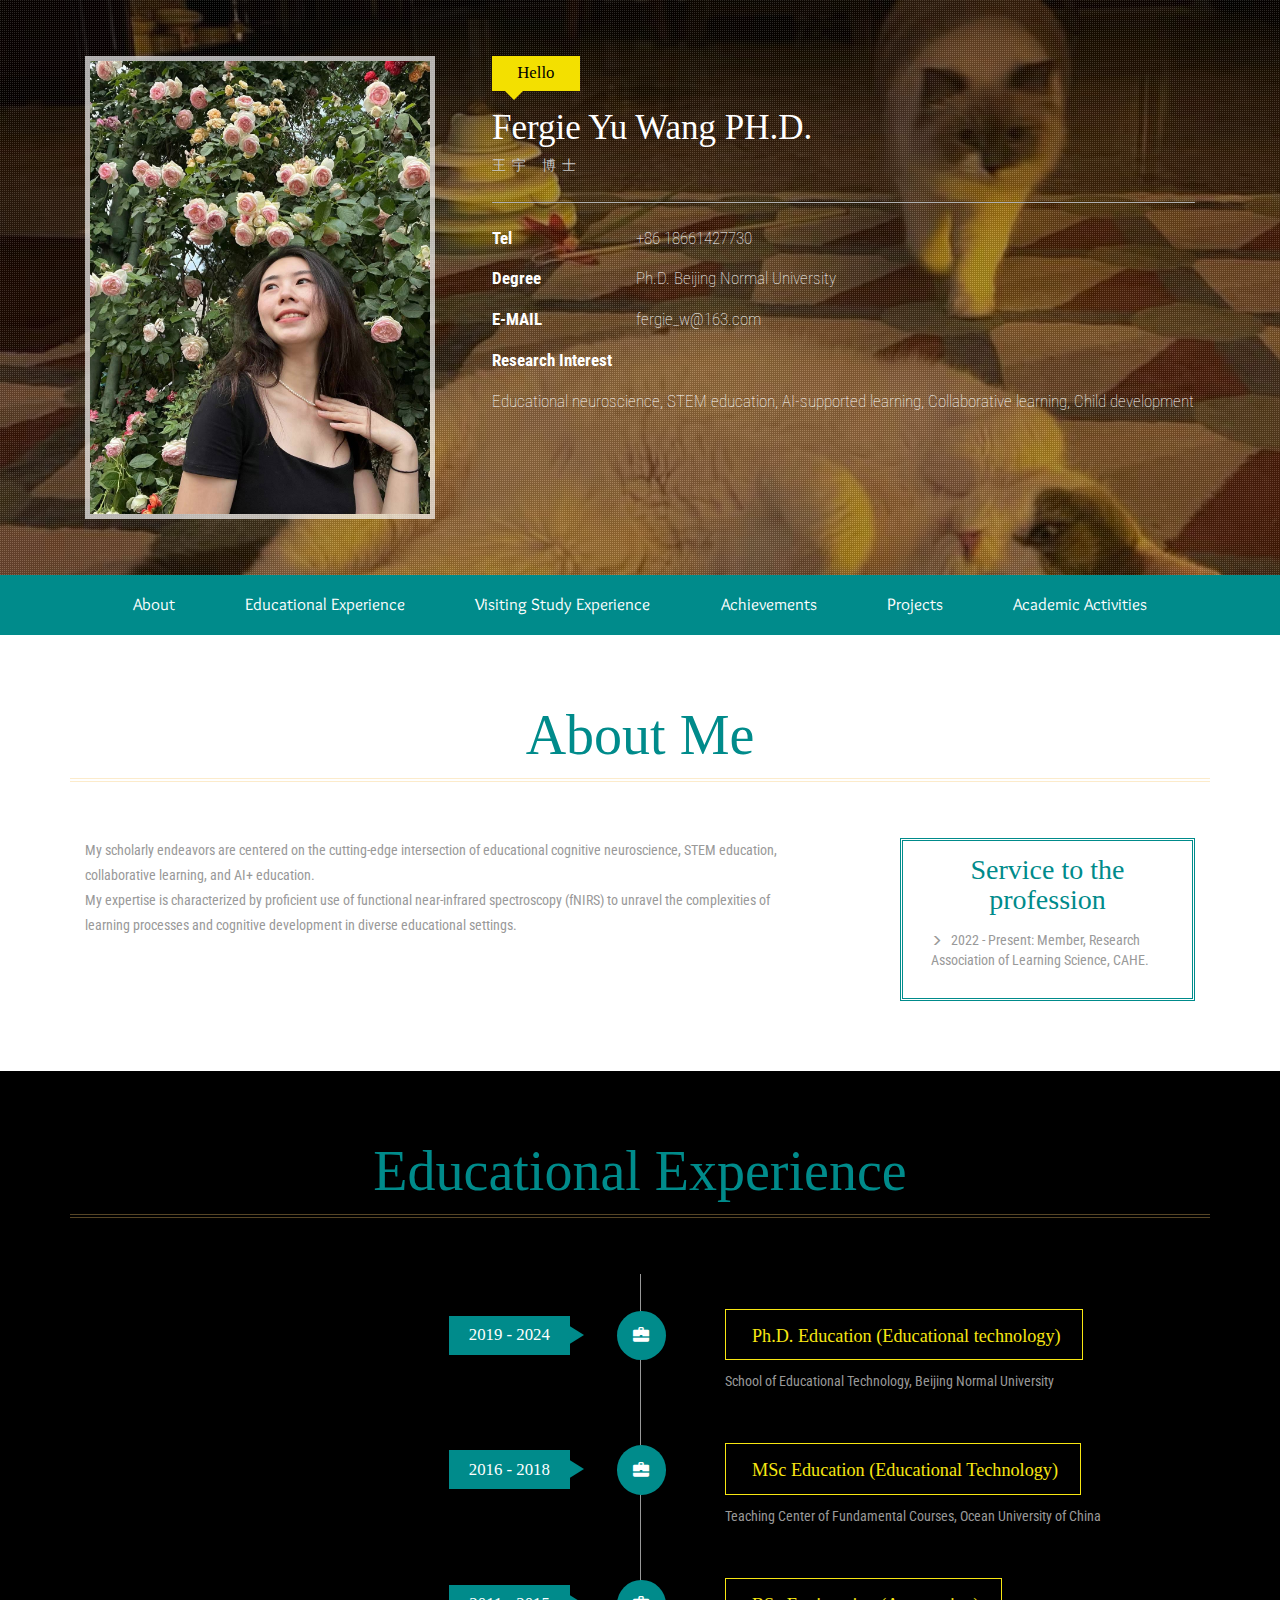
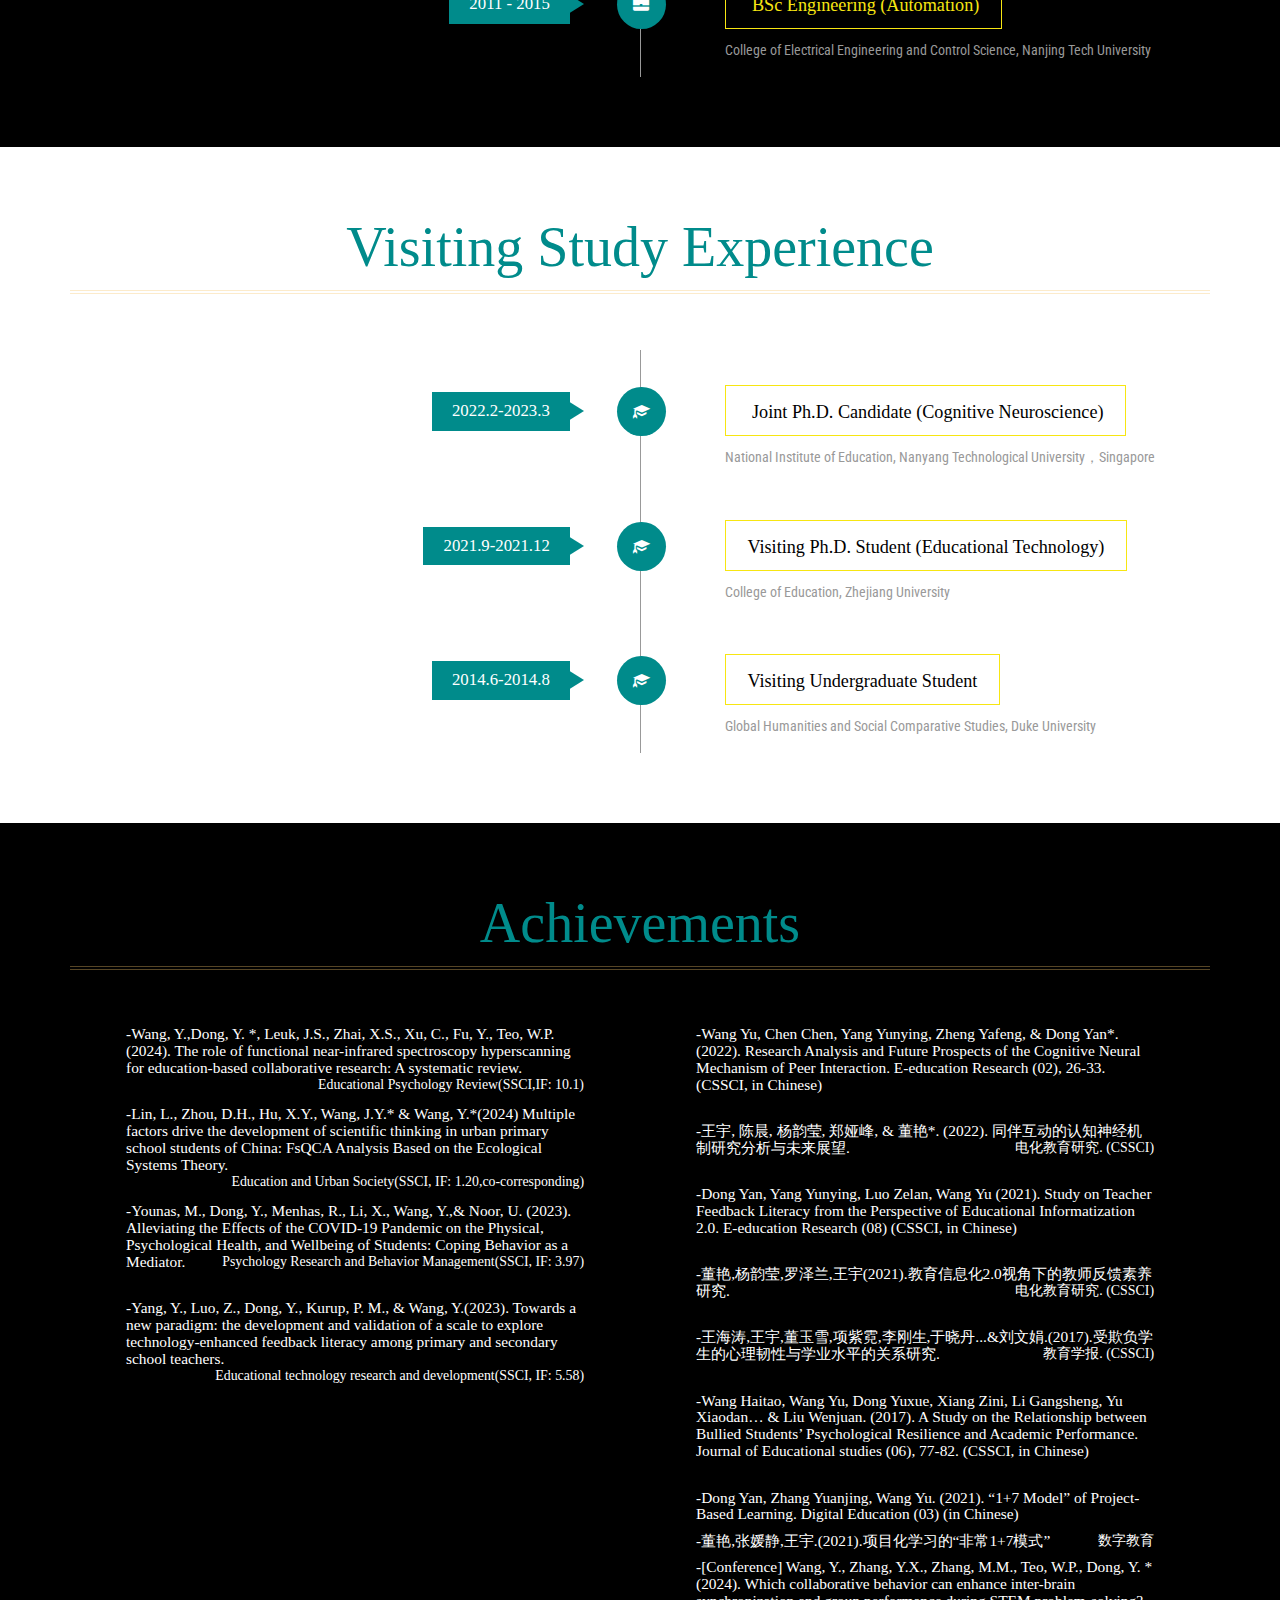
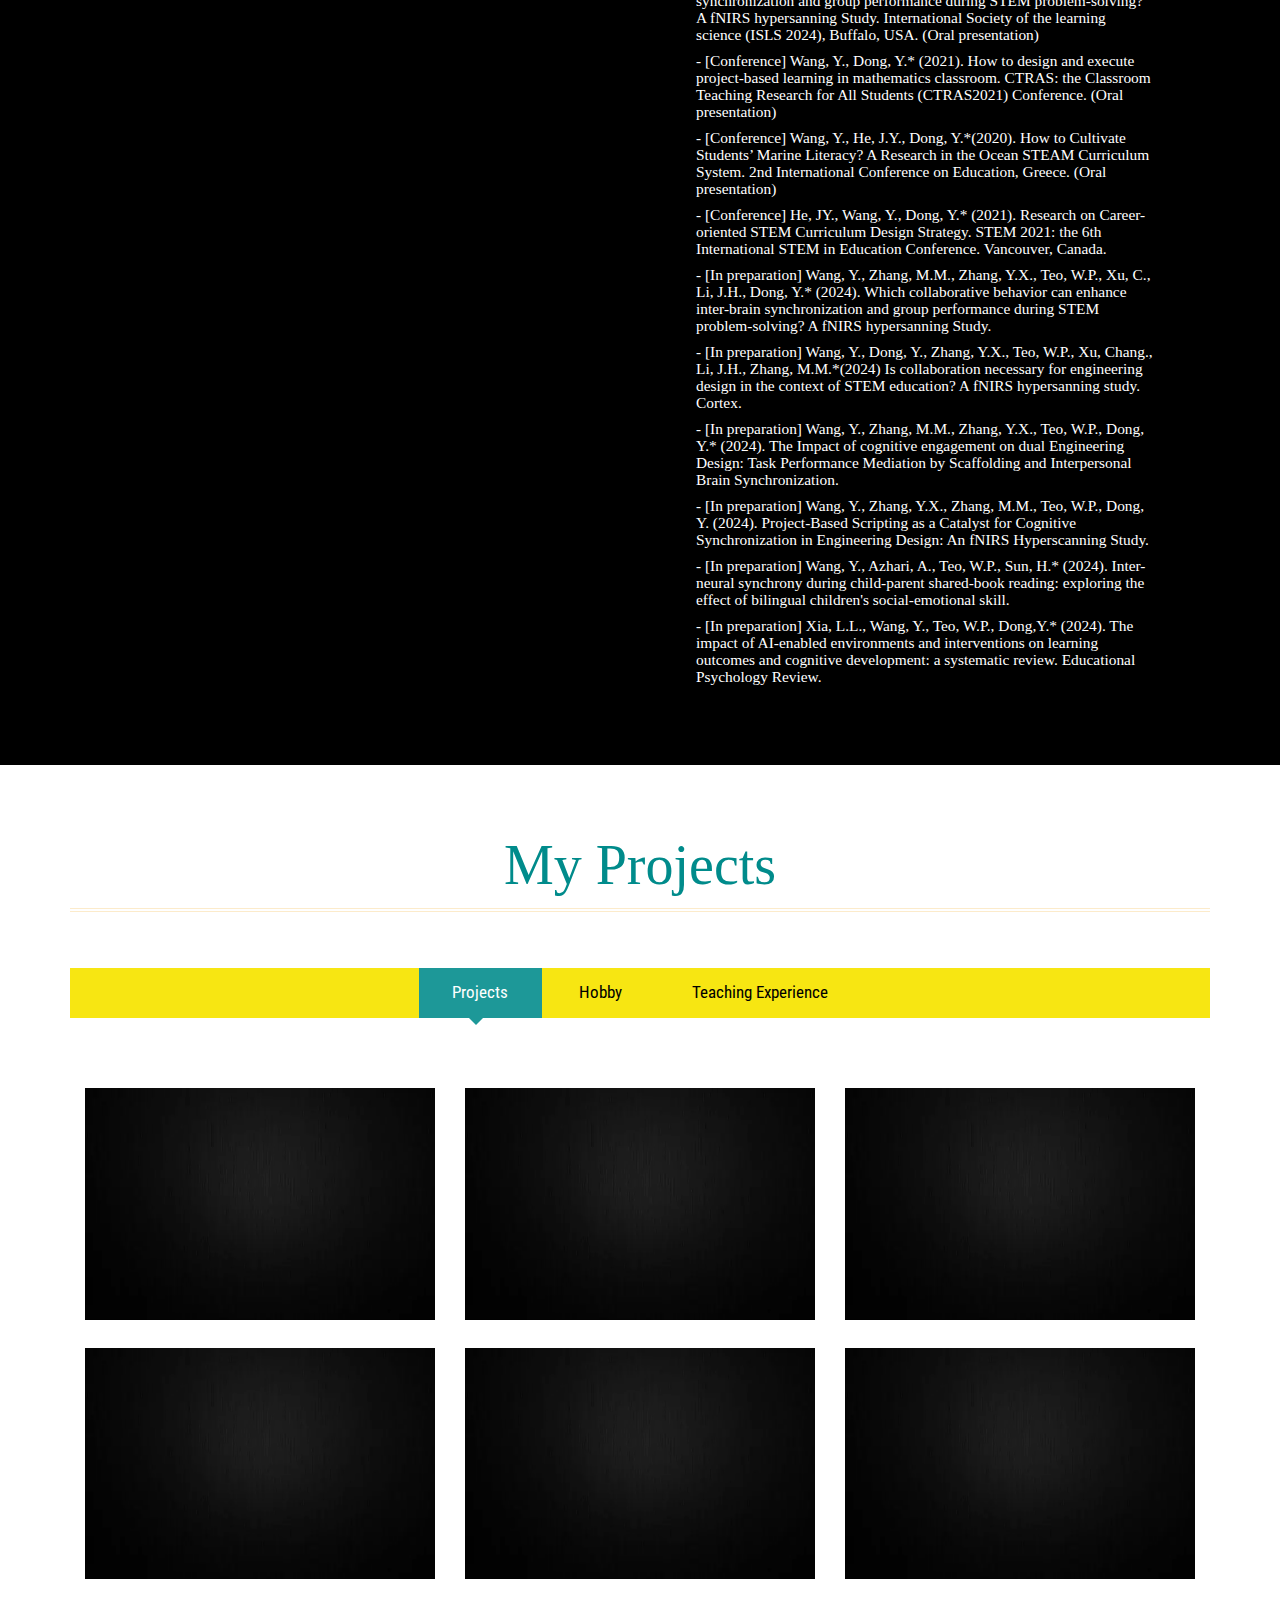
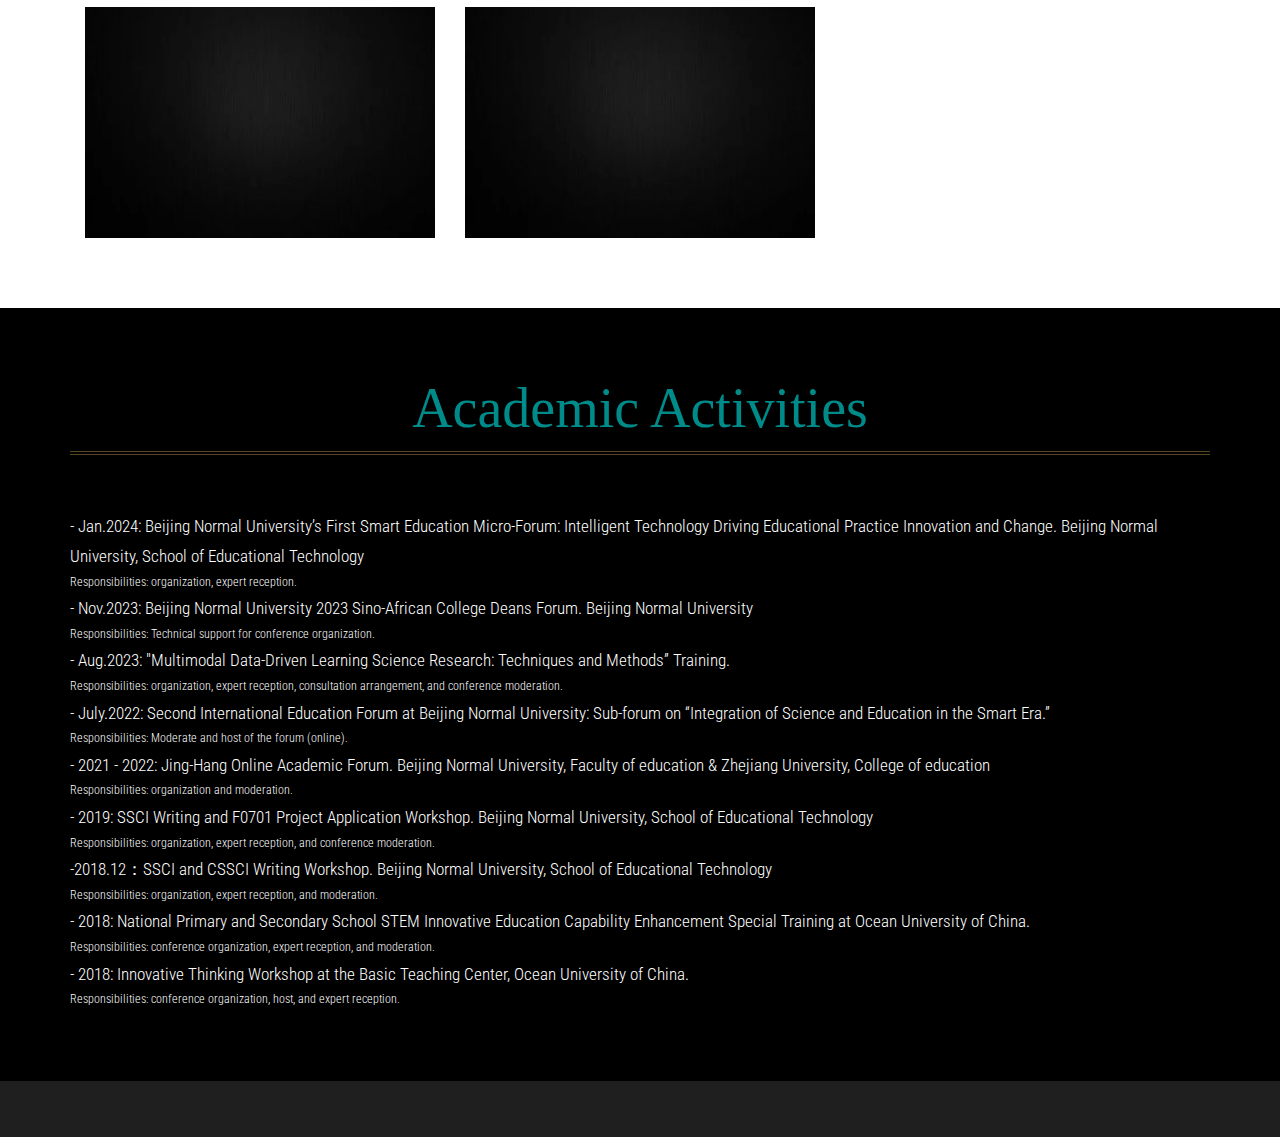
==== commit e0c23b0e: "Update index.html" ====
--- a/index.html
+++ b/index.html
@@ -43,25 +43,19 @@
 				</div>
 				<div class="col-md-8 header-right">
 					<h2>Hello</h2>
-					<h1>王宇</h1>
-					<h6>Fergie</h6>
+					<h1>Fergie Yu Wang PH.D.</h1>
+					<h6>王宇 博士</h6>
 					<ul class="address">
 						<li>
 							<ul class="address-text">
-								<li><b>出生年月 </b></li>
-								<li>1992.7.30</li>
-							</ul>
-						</li>
-						<li>
-							<ul class="address-text">
-								<li><b>联系电话 </b></li>
+								<li><b>Tel </b></li>
 								<li>+86 18661427730</li>
 							</ul>
 						</li>
 						<li>
 							<ul class="address-text">
-								<li><b>学历 </b></li>
-								<li>博士（2024.6毕业），北京师范大学</li>
+								<li><b>Degree </b></li>
+								<li>Ph.D. Beijing Normal University</li>
 							</ul>
 						</li>
 						<li>
@@ -72,8 +66,8 @@
 						</li>
 						<li>
 							<ul class="address-text">
-								<li><b>研究专长 </b></li>
-								<li>教育认知神经科学，人工智能教育应用，STEM教育，协作学习</li>
+								<li><b>Research Interest </b></li>
+								<li>Educational neuroscience, STEM education, AI-supported learning, Collaborative learning, Child development</li>
 							</ul>
 						</li>
 					</ul>
@@ -113,17 +107,14 @@
 		<div class="container">
 			<h3 class="title"> About Me</h3>
 			<div class="col-md-8 about-left">
-				<p>王宇，现为北京师范大学教育学部教育技术学院博士生，北京师范大学与新加坡南洋理工大学联合培养博士。</p>
-				<p>研究方向主要包括教育认知神经科学，STEM 教育，协作学习与人工智能教育应用。擅长利用神经影像学设备(fNIRS)开展脑扫描实验来研究不同场景下个体及群体的学习过程和认知发展，并长期致力于研究 STEM 教育情境下的多人同伴互动、学习投入、项目化教学等主题。此外，在多项国际合作研究项目中，利用学习分析技术和多模态生理反馈技术探索 AI 支持下的协作学习、儿童发展和语言学习领域的科学研究问题。</p>
+				<p>My scholarly endeavors are centered on the cutting-edge intersection of educational cognitive neuroscience, STEM education, collaborative learning, and AI+ education.</p>
+				<p>My expertise is characterized by proficient use of functional near-infrared spectroscopy (fNIRS) to unravel the complexities of learning processes and cognitive development in diverse educational settings.</p>
 			</div>
 			<div class="col-md-4 about-right">
 				<ul>
-					<h5>Awards</h5>
-					<li><span class="glyphicon glyphicon-menu-right"></span> 2021：北京师范大学一等奖学金(博士生)</li>
-					<li><span class="glyphicon glyphicon-menu-right"></span> 2018：中国海洋大学优秀研究生</li>
-					<li><span class="glyphicon glyphicon-menu-right"></span> 2017：中国海洋大学硕士一等奖学金(硕士生)</li>
-					<li><span class="glyphicon glyphicon-menu-right"></span> 2013：江苏省高校境外交流奖学金：杜克大学交流项目</li>
-					<li><span class="glyphicon glyphicon-menu-right"></span> 2012-2014：南京工业大学：二等、三等奖学金 </li>
+					<h5>Service to the profession</h5>
+					<li><span class="glyphicon glyphicon-menu-right"></span> 2022 - Present: Member, Research Association of Learning Science, CAHE.</li>
+
 				</ul>
 				<div class="clearfix"> </div>
 			</div>
@@ -137,12 +128,12 @@
 			<h3 class="title">Educational Experience</h3>
 			<div class="work-info"> 
 				<div class="col-md-6 work-left"> 
-					<h4>2019 - 至今 </h4>
+					<h4>2019 - 2024 </h4>
 				</div>
 				<div class="col-md-6 work-right"> 
-					<h5><span class="glyphicon glyphicon-briefcase"> </span> 北京师范大学</h5>
-					<p>教育技术学院，教育技术学，博士 (导师：董艳教授) </p>
-					<p>(导师：董艳 教授) </p>
+					<h5><span class="glyphicon glyphicon-briefcase"> </span> Ph.D. Education (Educational technology)</h5>
+					<p>School of Educational Technology, Beijing Normal University </p>
+					
 				</div>
 				<div class="clearfix"> </div>
 			</div>
@@ -151,9 +142,8 @@
 					<h4>2016 - 2018 </h4>
 				</div>
 				<div class="col-md-6 work-right"> 
-					<h5><span class="glyphicon glyphicon-briefcase"> </span> 中国海洋大学</h5>
-					<p>基础教学中心，现代教育技术，教育硕士 </p>
-					<p>(导师：王海涛 教授) </p>
+					<h5><span class="glyphicon glyphicon-briefcase"> </span> MSc Education (Educational Technology)</h5>
+					<p>Teaching Center of Fundamental Courses, Ocean University of China </p>
 				</div>
 				<div class="clearfix"> </div>
 			</div>
@@ -162,9 +152,9 @@
 					<h4>2011 - 2015 </h4>
 				</div>
 				<div class="col-md-6 work-right"> 
-					<h5><span class="glyphicon glyphicon-briefcase"> </span> 南京工业大学</h5>
-					<p>电气工程与控制科学学院，自动化，工学学士 </p>
-					<p>(导师：程明 副教授) </p>
+					<h5><span class="glyphicon glyphicon-briefcase"> </span> BSc Engineering (Automation)</h5>
+					<p>College of Electrical Engineering and Control Science, Nanjing Tech University </p>
+					
 				</div>
 				<div class="clearfix"> </div>
 			</div>
@@ -180,9 +170,8 @@
 					<h4>2022.2-2023.3</h4>
 				</div>
 				<div class="col-md-6 work-right"> 
-					<h5><span class="glyphicon glyphicon-education"> </span> 新加坡南洋理工大学</h5>
-					<p>国立教育学院 联合培养博士 CSC国家留学基金委资助</p>
-					<p>（导师：Teo Wei Peng）</p>
+					<h5><span class="glyphicon glyphicon-education"> </span> Joint Ph.D. Candidate (Cognitive Neuroscience)</h5>
+					<p>National Institute of Education, Nanyang Technological University，Singapore</p>
 				</div>
 				<div class="clearfix"> </div>
 			</div>
@@ -191,9 +180,8 @@
 					<h4>2021.9-2021.12</h4>
 				</div>
 				<div class="col-md-6 work-right"> 
-					<h5><span class="glyphicon glyphicon-education"> </span> 浙江大学</h5>
-					<p>教育学院 访问博士生</p>
-					<p>（导师：翟雪松研究员）</p>
+					<h5><span class="glyphicon glyphicon-education"> </span>Visiting Ph.D. Student (Educational Technology)</h5>
+					<p>College of Education, Zhejiang University </p>
 				</div>
 				<div class="clearfix"> </div>
 			</div>
@@ -202,9 +190,8 @@
 					<h4>2014.6-2014.8</h4>
 				</div>
 				<div class="col-md-6 work-right"> 
-					<h5><span class="glyphicon glyphicon-education"> </span> 美国杜克大学</h5>
-					<p>全球人文与社会比较研究 </p>
-					<p>江苏省高校境外交流奖学金资助 </p>
+					<h5><span class="glyphicon glyphicon-education"> </span>Visiting Undergraduate Student</h5>
+					<p>Global Humanities and Social Comparative Studies, Duke University</p>
 				</div>
 				<div class="clearfix"> </div>
 			</div>
@@ -217,24 +204,46 @@
 			<h3 class="title">Achievements</h3>
 			<div class="skills-info">
 				<div class="col-md-6 bar-grids">
-					<h6 style="font-family: 'Times New Roman';">-Wang, Y.,Dong, Y. *, Leuk, J.S., Zhai, X.S., Xu, C., Fu, Y., Teo, W.P. (2024). The role of functional near-infrared spectroscopy hyperscanning for education-based collaborative research: A systematic review.<span> Educational Psychology Review(SSCI,IF: 10.1,一区) </span></h6>
-<br>
-					<h6 style="font-family: 'Times New Roman';">-Lin, L., Zhou, D.H., Hu, X.Y., Wang, J.Y.* & Wang, Y.*(2024) Multiple factors drive the development of scientific thinking in urban primary school students of China: FsQCA Analysis Based on the Ecological Systems Theory. <br> <span> Education and Urban Society(SSCI, IF: 1.20,共同通讯，三区) </span></h6>
-<br>
-					<h6 style="font-family: 'Times New Roman';">-Younas, M., Dong, Y., Menhas, R., Li, X., Wang, Y.,& Noor, U. (2023). Alleviating the Effects of the COVID-19 Pandemic on the Physical, Psychological Health, and Wellbeing of Students: Coping Behavior as a Mediator.<span> Psychology Research and Behavior Management(SSCI, IF: 3.97, 二区) </span></h6>
-<br>
-					<h6 style="font-family: 'Times New Roman';">-Yang, Y., Luo, Z., Dong, Y., Kurup, P. M., & Wang, Y.(2023). Towards a new paradigm: the development and validation of a scale to explore technology-enhanced feedback literacy among primary and secondary school teachers. <span> Educational technology research and development(SSCI, IF: 5.58, 二区) </span></h6>
+					<h6 style="font-family: 'Times New Roman';">-Wang, Y.,Dong, Y. *, Leuk, J.S., Zhai, X.S., Xu, C., Fu, Y., Teo, W.P. (2024). The role of functional near-infrared spectroscopy hyperscanning for education-based collaborative research: A systematic review.<span> Educational Psychology Review(SSCI,IF: 10.1) </span></h6>
+<br>
+					<h6 style="font-family: 'Times New Roman';">-Lin, L., Zhou, D.H., Hu, X.Y., Wang, J.Y.* & Wang, Y.*(2024) Multiple factors drive the development of scientific thinking in urban primary school students of China: FsQCA Analysis Based on the Ecological Systems Theory. <br> <span> Education and Urban Society(SSCI, IF: 1.20,co-corresponding) </span></h6>
+<br>
+					<h6 style="font-family: 'Times New Roman';">-Younas, M., Dong, Y., Menhas, R., Li, X., Wang, Y.,& Noor, U. (2023). Alleviating the Effects of the COVID-19 Pandemic on the Physical, Psychological Health, and Wellbeing of Students: Coping Behavior as a Mediator.<span> Psychology Research and Behavior Management(SSCI, IF: 3.97) </span></h6>
+<br>
+					<h6 style="font-family: 'Times New Roman';">-Yang, Y., Luo, Z., Dong, Y., Kurup, P. M., & Wang, Y.(2023). Towards a new paradigm: the development and validation of a scale to explore technology-enhanced feedback literacy among primary and secondary school teachers. <span> Educational technology research and development(SSCI, IF: 5.58) </span></h6>
 		<br>			
 				</div>
 				<div class="col-md-6 bar-grids">
+                                        <h6>-Wang Yu, Chen Chen, Yang Yunying, Zheng Yafeng, & Dong Yan*. (2022). Research Analysis and Future Prospects of the Cognitive Neural Mechanism of Peer Interaction. E-education Research (02), 26-33. (CSSCI, in Chinese) </span></h6>
+<br>
 					<h6>-王宇, 陈晨, 杨韵莹, 郑娅峰, & 董艳*. (2022). 同伴互动的认知神经机制研究分析与未来展望. <span> 电化教育研究. (CSSCI) </span></h6>
 <br>
+                                        <h6>-Dong Yan, Yang Yunying, Luo Zelan, Wang Yu (2021). Study on Teacher Feedback Literacy from the Perspective of Educational Informatization 2.0. E-education Research (08) (CSSCI, in Chinese) </span></h6>
+<br>
 					<h6>-董艳,杨韵莹,罗泽兰,王宇(2021).教育信息化2.0视角下的教师反馈素养研究.<span> 电化教育研究. (CSSCI) </span></h6>
 <br>
 					<h6>-王海涛,王宇,董玉雪,项紫霓,李刚生,于晓丹...&刘文娟.(2017).受欺负学生的心理韧性与学业水平的关系研究.<span> 教育学报. (CSSCI) </span></h6>
 <br>
+                                        <h6>-Wang Haitao, Wang Yu, Dong Yuxue, Xiang Zini, Li Gangsheng, Yu Xiaodan… & Liu Wenjuan. (2017). A Study on the Relationship between Bullied Students’ Psychological Resilience and Academic Performance. Journal of Educational studies (06), 77-82. (CSSCI, in Chinese)</span></h6>
+<br>
+                                        <h6>-Dong Yan, Zhang Yuanjing, Wang Yu. (2021). “1+7 Model” of Project-Based Learning. Digital Education (03) (in Chinese) </span></h6>
 					<h6>-董艳,张媛静,王宇.(2021).项目化学习的“非常1+7模式”<span> 数字教育 </span></h6>
-					
+ 
+                                        <h6>-[Conference] Wang, Y., Zhang, Y.X., Zhang, M.M., Teo, W.P., Dong, Y. * (2024). Which collaborative behavior can enhance inter-brain synchronization and group performance during STEM problem-solving? A fNIRS hypersanning Study. International Society of the learning science (ISLS 2024), Buffalo, USA. (Oral presentation) </span></h6>
+					<h6>- [Conference] Wang, Y., Dong, Y.* (2021). How to design and execute project-based learning in mathematics classroom. CTRAS: the Classroom Teaching Research for All Students (CTRAS2021) Conference. (Oral presentation) </span></h6>
+                                        <h6>- [Conference] Wang, Y., He, J.Y., Dong, Y.*(2020). How to Cultivate Students’ Marine Literacy? A Research in the Ocean STEAM Curriculum System. 2nd International Conference on Education, Greece. (Oral presentation)</span></h6>
+                                        <h6>- [Conference] He, JY., Wang, Y., Dong, Y.* (2021). Research on Career-oriented STEM Curriculum Design Strategy. STEM 2021: the 6th International STEM in Education Conference.  Vancouver, Canada.</span></h6>
+
+                                        <h6>- [In preparation] Wang, Y., Zhang, M.M., Zhang, Y.X., Teo, W.P., Xu, C., Li, J.H., Dong, Y.* (2024). Which collaborative behavior can enhance inter-brain synchronization and group performance during STEM problem-solving? A fNIRS hypersanning Study. </span></h6>
+
+                                        <h6>- [In preparation] Wang, Y., Dong, Y., Zhang, Y.X., Teo, W.P., Xu, Chang., Li, J.H., Zhang, M.M.*(2024) Is collaboration necessary for engineering design in the context of STEM education? A fNIRS hypersanning study. Cortex. </span></h6>
+
+                                        <h6>- [In preparation] Wang, Y., Zhang, M.M., Zhang, Y.X., Teo, W.P., Dong, Y.* (2024). The Impact of cognitive engagement on dual Engineering Design: Task Performance Mediation by Scaffolding and Interpersonal Brain Synchronization.  </span></h6>
+
+                                        <h6>- [In preparation] Wang, Y., Zhang, Y.X., Zhang, M.M., Teo, W.P., Dong, Y. (2024). Project-Based Scripting as a Catalyst for Cognitive Synchronization in Engineering Design: An fNIRS Hyperscanning Study.  </span></h6>
+
+                                        <h6>- [In preparation] Wang, Y., Azhari, A., Teo, W.P., Sun, H.* (2024). Inter-neural synchrony during child-parent shared-book reading: exploring the effect of bilingual children's social-emotional skill.  </span></h6>
+					<h6>- [In preparation] Xia, L.L., Wang, Y., Teo, W.P., Dong,Y.* (2024). The impact of AI-enabled environments and interventions on learning outcomes and cognitive development: a systematic review. Educational Psychology Review.  </span></h6>
 				</div>
 				<div class="clearfix"> </div>
 			</div>
@@ -258,10 +267,10 @@
 							<div class="tab_img">
 								<div class="col-md-4 portfolio-grids">
 									<div class="grid">
-										<class="swipebox" title="该项目主要通过对科学动画教学视频中的视听觉及交互元素进行设计，基于对照实验考查科学教育动画视频中配音的不同角色及互动模式对小学生多科学知识学习效果、认知负荷以及学习兴趣等的影响。">
+										<class="swipebox" title="The project primarily involves designing visual, auditory, and interactive elements in scientific animation teaching videos. It examines the impact of different voice-over roles and interaction modes in scientific educational animation videos on elementary school students’ learning outcomes, cognitive load, and science interest.">
 											<img src="./images/blak.jpg" alt="" class="img-responsive" />
 											<div class="figcaption">
-												<h3 style="font-size: 18px;">2020 - 2021: 北京师范大学教育学部学生科研基金项目：网络教学的动态交互与实时反馈策略研究<span> （主持）</span></h3>
+												<h3 style="font-size: 18px;">2020 - 2021: Research on Dynamic Interaction and Real-time Feedback Strategies in Online Course<span> （PI）</span></h3>
 
 											</div>
 										</a>	
@@ -269,10 +278,10 @@
 								</div>
 								<div class="col-md-4 portfolio-grids">
 									<div class="grid effect-sarah">
-										<class="swipebox" title="该项目主要应用功能性近红外光谱成像(fNIRS)的超扫描研究范式采探索STEM跨学科教育场景下多人同伴互动过程中的人际神经同步、影响因素和优化策略。本人主要承担项目申请、研究设计、数据收集与分析、成果撰写等工作。">
-											<img src="images/blak.jpg" alt="" class="img-responsive" />
-											<div class="figcaption">
-												<h3 style="font-size: 18px;">2021-2025:国家自然科学基金(面上):STEM教育情境下同伴互动的脑协同机制与策略研究<span>（参与）</span></h3>
+										<class="swipebox" title="This project primarily applies the paradigm of functional near-infrared spectroscopy (fNIRS) hyperscanning to explore interpersonal neural synchronization, influencing factors, and optimization strategies during multi-person peer interaction in inter-disciplinary STEM education scenarios. ">
+											<img src="images/blak.jpg" alt="" class="img-responsive" />
+											<div class="figcaption">
+												<h3 style="font-size: 18px;">2021-2025:Research on Brain Synchronization Mechanisms and Strategies of Multi-person Interaction in STEM Educational Context <span>（executor）</span></h3>
 
 											</div>
 										</a>	
@@ -281,61 +290,70 @@
 								
 								<div class="col-md-4 portfolio-grids">
 									<div class="grid">
-										<class="swipebox" title="师从 Teo Wei Peng 教授, 参与其团队的研究项目深入学习各类神经影像设备的使用、实验设计、数据收集和分析技术，例如使用多模态神经成像方法揭示年轻人和老年人行为发展(如运动序列学习)的神经机制。">
-											<img src="images/blak.jpg" alt="" class="img-responsive" />
-											<div class="figcaption">
-												<h3 style="font-size: 18px;">2022.2-2023.3：CSC 资助联合培养博士：新加坡南洋理工大学国立教育学院学习科学研究中心, 运动科学与体育教育系<span> （参与）</span></h3>
-
-											</div>
-										</a>	
-									</div>
-								</div>
-								<div class="col-md-4 portfolio-grids">
-									<div class="grid">
-										<class="swipebox" title="该项目将 fNIRS 与眼动追踪技术相联合，探究学生协作的交互行为和表现是否可以通过神经同步和基于眼动的认知指标进行神经生理上的识别。并通过策略干预的对比实验考查个人准备与团队意识对团队任务表现、认知过程与神经同步的影响。本人主要承担实验设计、技术培训以及数据收集的工作。">
-											<img src="images/blak.jpg" alt="" class="img-responsive" />
-											<div class="figcaption">
-												<h3 style="font-size: 18px;"> 2022-present:Supporting Collaborative Learning with Individual 
-													Preparation and Group Awareness: A Multi-Modal Learning Analytics Study<span> （参与）</span></h3>
-
-											</div>
-										</a>	
-									</div>
-								</div>
-								<div class="col-md-4 portfolio-grids">
-									<div class="grid">
-										<class="swipebox" title="该研究为了了解幼儿的 ICT 使用模式以及数字媒体对他们的双语学习、社交情感发展、认知和脑功能的影响。本人主要承担 fNIRS 实验部分的实验设计、数据收集及分析、成果撰写等工作。">
-											<img src="images/blak.jpg" alt="" class="img-responsive" />
-											<div class="figcaption">
-												<h3 style="font-size: 18px;">2022-present: A study on Children's Home ICT Use on their Language and Development<span> （参与）</span></h3>
-
-											</div>
-										</a>	
-									</div>
-								</div>
-								<div class="col-md-4 portfolio-grids">
-									<div class="grid">
-										<class="swipebox" title="该项目研究影响新加坡的 2-6 岁英汉双语儿童中文阅读能力的因素，并检验高质量的交互型电子书对于促进儿童认知发展、亲子阅读交流、儿童阅读频率、词汇学习和阅读理解方面的影响。本人主要承担项目申请、fNIRS 实验设计、数据收集及分析、成果撰写等工作。">
-											<img src="images/blak.jpg" alt="" class="img-responsive" />
-											<div class="figcaption">
-												<h3 style="font-size: 18px;"> 2023-present: Promoting high-quality shard book reading at home in Singapore.<span> （参与）</span></h3>
-
-											</div>
-										</a>	
-									</div>
-								</div>
-								<div class="col-md-4 portfolio-grids">
-									<div class="grid">
-										<class="swipebox" title="Shaffer教授是量化民主志研究方法与认知网络分析技术的创始人及分析工具开发者，我们将认知网络分析与脑数据分析技术相结合，利用数学建模的方法为STEM 协作过程构建复杂模型，来阐释神经活动、协作行为与团队表现之间更深层关系。">
-											<img src="images/blak.jpg" alt="" class="img-responsive" />
-											<div class="figcaption">
-												<h3 style="font-size: 18px;">2023-present: Combining epistemic network analysis with fNIRS hyperscanning: characterizing behavioral and cognitive engagement during STEM collaboration.<span> （参与）</span></h3>
-
-											</div>
-										</a>	
-									</div>
-								</div>
-								
+										<class="swipebox" title=" Fitness Trainer, National Sports Administration Certificate, Marathon runner">
+											<img src="images/blak.jpg" alt="" class="img-responsive" />
+											<div class="figcaption">
+												<h3 style="font-size: 18px;">My<span> hobby</span></h3>
+												<p>•	Fitness Trainer, National Sports Administration Certificate</p>
+											</div>
+										</a>	
+									</div>
+								</div>
+								<div class="col-md-4 portfolio-grids">
+									<div class="grid">
+										<class="swipebox" title=" SSI freediver and mermaid ">
+											<img src="images/blak.jpg" alt="" class="img-responsive" />
+											<div class="figcaption">
+												<h3 style="font-size: 18px;">My<span> hobby</span></h3>
+												<p>•	SSI freediver and mermaid </p>
+											</div>
+										</a>	
+									</div>
+								</div>
+								<div class="col-md-4 portfolio-grids">
+									<div class="grid">
+										<class="swipebox" title=" 2017: 3rd Prize in Aerobics Competition, Ocean University of China ">
+											<img src="images/blak.jpg" alt="" class="img-responsive" />
+											<div class="figcaption">
+												<h3 style="font-size: 18px;">My<span> hobby</span></h3>
+												<p> 2017: 3rd Prize in Aerobics Competition, Ocean University of China </p>
+											</div>
+										</a>	
+									</div>
+								</div>
+								<div class="col-md-4 portfolio-grids">
+									<div class="grid">
+										<class="swipebox" title=" 2016: 1st Prize in Poster Design Competition, Ocean University of China ">
+											<img src="images/blak.jpg" alt="" class="img-responsive" />
+											<div class="figcaption">
+												<h3 style="font-size: 18px;">My<span> hobby</span></h3>
+												<p> 2016: 1st Prize in Poster Design Competition, Ocean University of China </p>
+											</div>
+										</a>	
+									</div>
+								</div>
+								<div class="col-md-4 portfolio-grids">
+									<div class="grid">
+										<class="swipebox" title=" 2013: 3rd Prize in Aerobics Competition, Nanjing Tech University">
+											<img src="images/blak.jpg" alt="" class="img-responsive" />
+											<div class="figcaption">
+												<h3 style="font-size: 18px;">My<span> hobby</span></h3>
+												<p> 2013: 3rd Prize in Aerobics Competition, Nanjing Tech University</p>
+											</div>
+										</a>	
+									</div>
+								</div>
+								<div class="col-md-4 portfolio-grids">
+									<div class="grid">
+										<class="swipebox" title=" 2012: 3rd Prize in Street Dance Competition, Nanjing City Universities ">
+											<img src="images/blak.jpg" alt="" class="img-responsive" />
+											<div class="figcaption">
+												<h3 style="font-size: 18px;">My<span> hobby</span></h3>
+												<p> 2012: 3rd Prize in Street Dance Competition, Nanjing City Universities </p>
+											</div>
+										</a>	
+									</div>
+								</div>
 								<div class="clearfix"> </div>
 							</div>
 						</div>
@@ -343,93 +361,23 @@
 							<div class="tab_img">
 								<div class="col-md-4 portfolio-grids">
 									<div class="grid">
-										<class="swipebox" title="国家体育总局 健身教练资格证；马拉松">
-											<img src="images/blak.jpg" alt="" class="img-responsive" />
-											<div class="figcaption">
-												<h3 style="font-size: 18px;">My<span> hobby</span></h3>
-												<p>国家体育总局 健身教练资格证；马拉松</p>
-											</div>
-										</a>	
-									</div>
-								</div>
-								<div class="col-md-4 portfolio-grids">
-									<div class="grid">
-										<class="swipebox" title="SSI 自由潜水员，美人鱼">
-											<img src="images/blak.jpg" alt="" class="img-responsive" />
-											<div class="figcaption">
-												<h3 style="font-size: 18px;">My<span> hobby</span></h3>
-												<p>SSI 自由潜水员，美人鱼</p>
-											</div>
-										</a>	
-									</div>
-								</div>
-								<div class="col-md-4 portfolio-grids">
-									<div class="grid">
-										<class="swipebox" title="2017 中国海洋大学 健美操大赛 三等奖">
-											<img src="images/blak.jpg" alt="" class="img-responsive" />
-											<div class="figcaption">
-												<h3 style="font-size: 18px;">My<span> hobby</span></h3>
-												<p>2017 中国海洋大学 健美操大赛 三等奖</p>
-											</div>
-										</a>	
-									</div>
-								</div>
-								<div class="col-md-4 portfolio-grids">
-									<div class="grid">
-										<class="swipebox" title="2016 中国海洋大学 海报设计大赛 一等奖">
-											<img src="images/blak.jpg" alt="" class="img-responsive" />
-											<div class="figcaption">
-												<h3 style="font-size: 18px;">My<span> hobby</span></h3>
-												<p>2016 中国海洋大学 海报设计大赛 一等奖</p>
-											</div>
-										</a>	
-									</div>
-								</div>
-								<div class="col-md-4 portfolio-grids">
-									<div class="grid">
-										<class="swipebox" title="2013 南京工业大学 健美操大赛 三等奖">
-											<img src="images/blak.jpg" alt="" class="img-responsive" />
-											<div class="figcaption">
-												<h3 style="font-size: 18px;">My<span> hobby</span></h3>
-												<p>2013 南京工业大学 健美操大赛 三等奖</p>
-											</div>
-										</a>	
-									</div>
-								</div>
-								<div class="col-md-4 portfolio-grids">
-									<div class="grid">
-										<class="swipebox" title="2012 南京市高校 街舞大赛 三等奖">
-											<img src="images/blak.jpg" alt="" class="img-responsive" />
-											<div class="figcaption">
-												<h3 style="font-size: 18px;">My<span> hobby</span></h3>
-												<p>2012 南京市高校 街舞大赛 三等奖</p>
-											</div>
-										</a>	
-									</div>
-								</div>
-								<div class="clearfix"> </div>
-							</div>
-						</div>
-						<div class="tab-1 resp-tab-content">
-							<div class="tab_img">
-								<div class="col-md-4 portfolio-grids">
-									<div class="grid">
-										<class="swipebox" title="2021：北京城市学院，兼职讲师（现代教育技术，中小学信息技术课程教学）">
+										<class="swipebox" title="2021 Sep. - 2022 Jan. : Part-time Lecturer, Beijing City College, Beijing">
 											<img src="images/blak.jpg" alt="" class="img-responsive" />
 											<div class="figcaption">
 												<h3 style="font-size: 18px;">My<span> experience</span></h3>
-												<p>2021：北京城市学院，兼职讲师（现代教育技术，中小学信息技术课程教学）</p>
-											</div>
-										</a>	
-									</div>
-								</div>
-								<div class="col-md-4 portfolio-grids">
-									<div class="grid">
-										<class="swipebox" title="2018：青岛新东方外语培训学校，兼职托福助教">
+												<p> Educational Technology, Pedagogy of Information Technology Courses for K-12 Schools
+</p>
+											</div>
+										</a>	
+									</div>
+								</div>
+								<div class="col-md-4 portfolio-grids">
+									<div class="grid">
+										<class="swipebox" title="2018：2018: Teaching Assistant, New Oriental English School, Qingdao">
 											<img src="images/blak.jpg" alt="" class="img-responsive" />
 											<div class="figcaption">
 												<h3 style="font-size: 18px;">My<span> experience</span></h3>
-												<p>2018：青岛新东方外语培训学校，兼职托福助教</p>
+												<p> TOEFL test training</p>
 											</div>
 										</a>	
 									</div>
@@ -508,36 +456,35 @@
 			<h3 class="title">Academic Activities</h3>
 			<div class="skills-info">
 				<div  style="padding-left: 0px;">
-					<p style="font-size: 17px;">-2024.1：北京师范大学第一届智慧教育微论坛（北京师范大学教育技术学院）</p>
-
-					<p style="font-size: 12px;">负责工作：专家接待，会务工作</p>
-					<p> </p>
-					<p style="font-size: 17px;">-2023.11：中非校长论坛（北京师范大学教育学部）</p>
+					<p style="font-size: 17px;">- Jan.2024: Beijing Normal University’s First Smart Education Micro-Forum: Intelligent Technology Driving Educational Practice Innovation and Change. Beijing Normal University, School of Educational Technology</p>
+
+					<p style="font-size: 12px;"> Responsibilities: organization, expert reception.</p>
+					<p> </p>
+					<p style="font-size: 17px;">- Nov.2023: Beijing Normal University 2023 Sino-African College Deans Forum. Beijing Normal University </p>
 			
-					<p style="font-size: 12px;">负责工作：演讲课件播放的技术支持</p>
-					<p> </p>
-					<p style="font-size: 17px;">-2023.8：多模态数据驱动的学习科学研究：技术与方法（北京师范大学教育技术学院）</p>
-					<p style="font-size: 12px;">负责工作：会务组织，专家接待，主持，技术培训.</p>
-					<p> </p>
-					<p style="font-size: 17px;">-2022. 7：第二届北京师范大学国际教育论坛分论坛：智能时代的科教融合</p>
+					<p style="font-size: 12px;"> Responsibilities: Technical support for conference organization.</p>
+					<p> </p>
+					<p style="font-size: 17px;">- Aug.2023: "Multimodal Data-Driven Learning Science Research: Techniques and Methods” Training.  </p>
+					<p style="font-size: 12px;"> Responsibilities: organization, expert reception, consultation arrangement, and conference moderation. </p>
+					<p> </p>
+					<p style="font-size: 17px;">- July.2022: Second International Education Forum at Beijing Normal University: Sub-forum on “Integration of Science and Education in the Smart Era.” </p>
 				
-					<p style="font-size: 12px;">负责工作：主持</p>
-					<p> </p>
-					<p style="font-size: 17px;">-2021-2022：京杭学术论坛（北京师范大学教育技术学院与浙江大学教育学院）</p>
-					<p style="font-size: 12px;">负责工作：主持，会务</p>
-					<p> </p>
-					<p style="font-size: 17px;">-2019：对话 F0701 基金申请与 SSCI 学术论文写作工作坊（北京师范大学教育技
-						术学院）</p>
-					<p style="font-size: 12px;">负责工作：专家接待，主持，会务组织</p>
-					<p> </p>
-					<p style="font-size: 17px;">-2018.12：CSSCI 对话 SSCI 论文写作工作坊（北京师范大学教育技术学院）</p>
-					<p style="font-size: 12px;">负责工作：专家接待，主持，会务组织</p>
-					<p> </p>
-					<p style="font-size: 17px;">-2018：中小学教师 STEM 创新教育能力提升培训（中国海洋大学基础教学中心）</p>
-					<p style="font-size: 12px;">负责工作：专家接待，主持，会务组织</p>
-					<p> </p>
-					<p style="font-size: 17px;">-2018：中小学教师好创新思维工作坊（中国海洋大学基础教学中心）</p>
-					<p style="font-size: 12px;">负责工作：专家接待，主持，会务组织</p>
+					<p style="font-size: 12px;">Responsibilities: Moderate and host of the forum (online).</p> 
+					<p> </p>
+					<p style="font-size: 17px;">- 2021 - 2022: Jing-Hang Online Academic Forum. Beijing Normal University, Faculty of education & Zhejiang University, College of education </p>
+					<p style="font-size: 12px;"> Responsibilities: organization and moderation.</p>
+					<p> </p>
+					<p style="font-size: 17px;">- 2019: SSCI Writing and F0701 Project Application Workshop. Beijing Normal University, School of Educational Technology </p>
+					<p style="font-size: 12px;"> Responsibilities: organization, expert reception, and conference moderation.</p>
+					<p> </p>
+					<p style="font-size: 17px;">-2018.12：SSCI and CSSCI Writing Workshop. Beijing Normal University, School of Educational Technology </p>
+					<p style="font-size: 12px;"> Responsibilities: organization, expert reception, and moderation.</p>
+					<p> </p>
+					<p style="font-size: 17px;">- 2018: National Primary and Secondary School STEM Innovative Education Capability Enhancement Special Training at Ocean University of China. </p>
+					<p style="font-size: 12px;">Responsibilities: conference organization, expert reception, and moderation.</p>
+					<p> </p>
+					<p style="font-size: 17px;">- 2018: Innovative Thinking Workshop at the Basic Teaching Center, Ocean University of China. </p>
+					<p style="font-size: 12px;"> Responsibilities: conference organization, host, and expert reception.</p>
 				</div>
 				
 			</div>
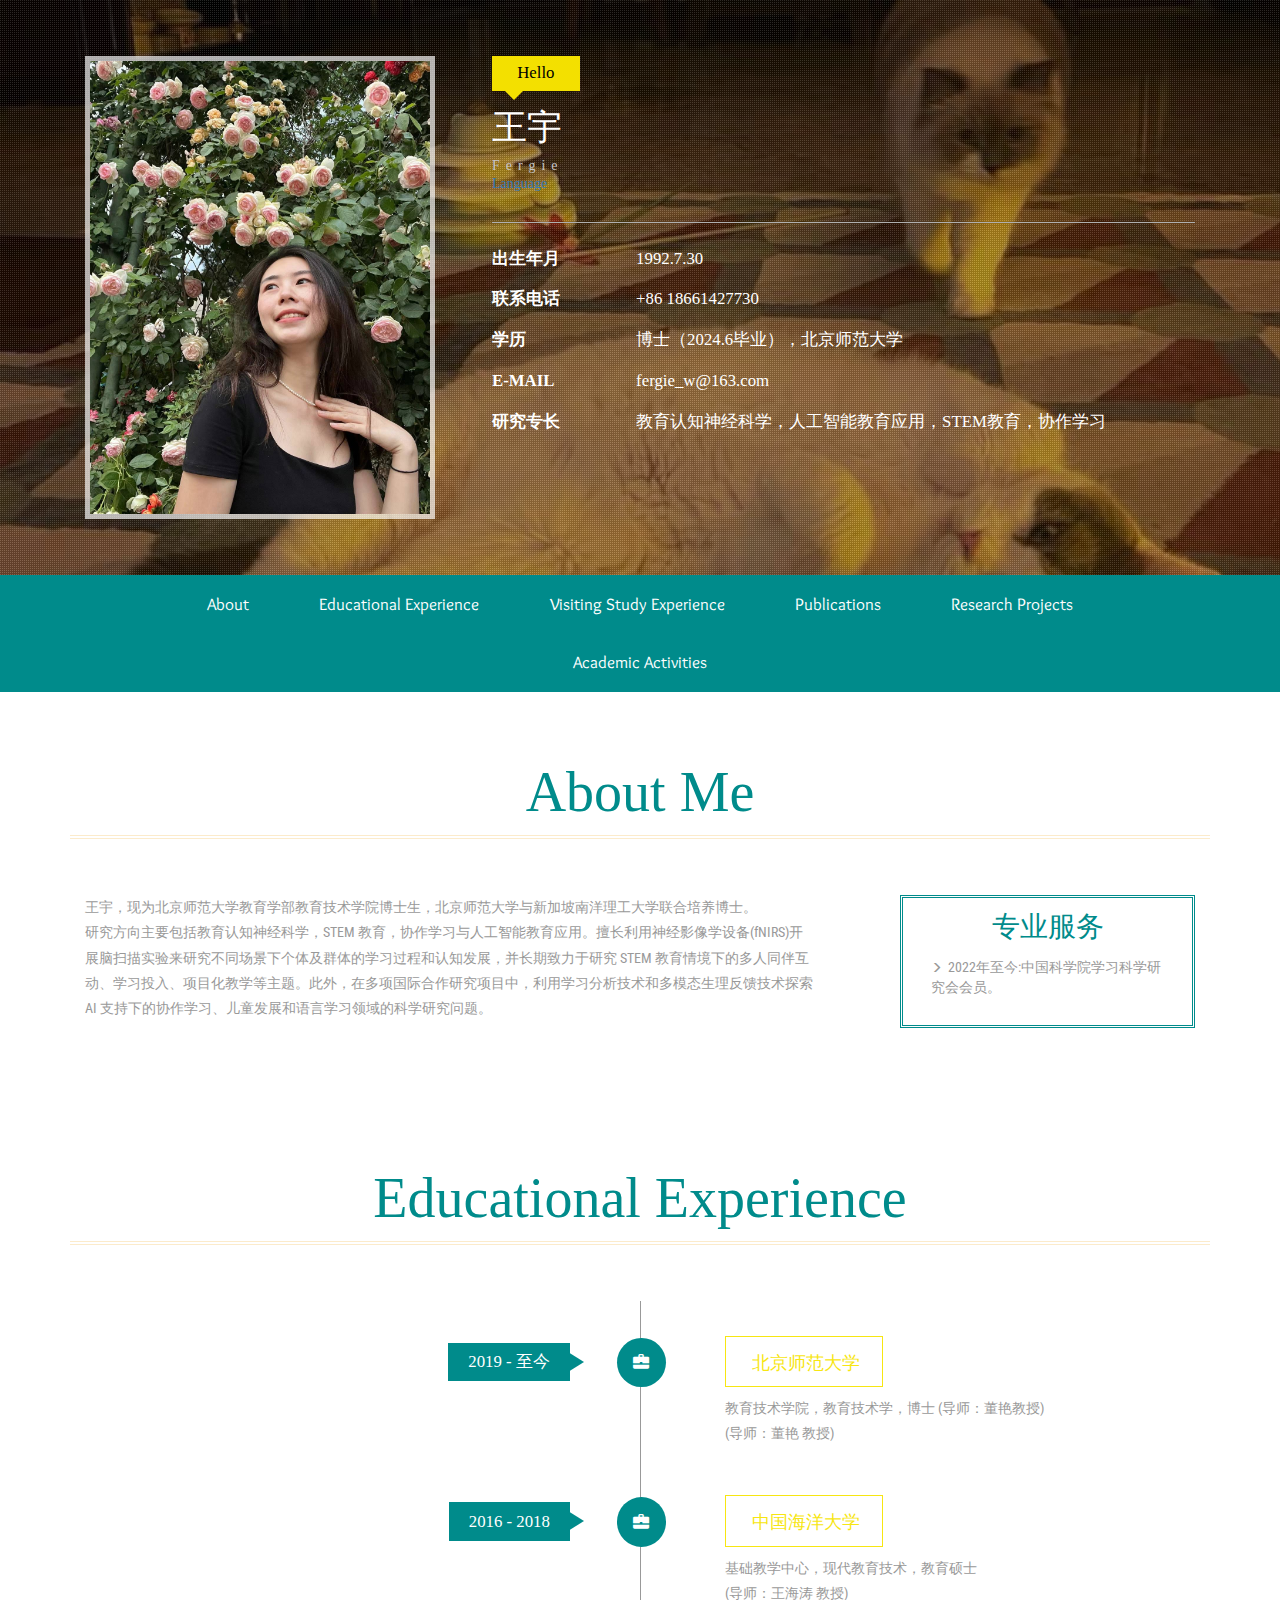
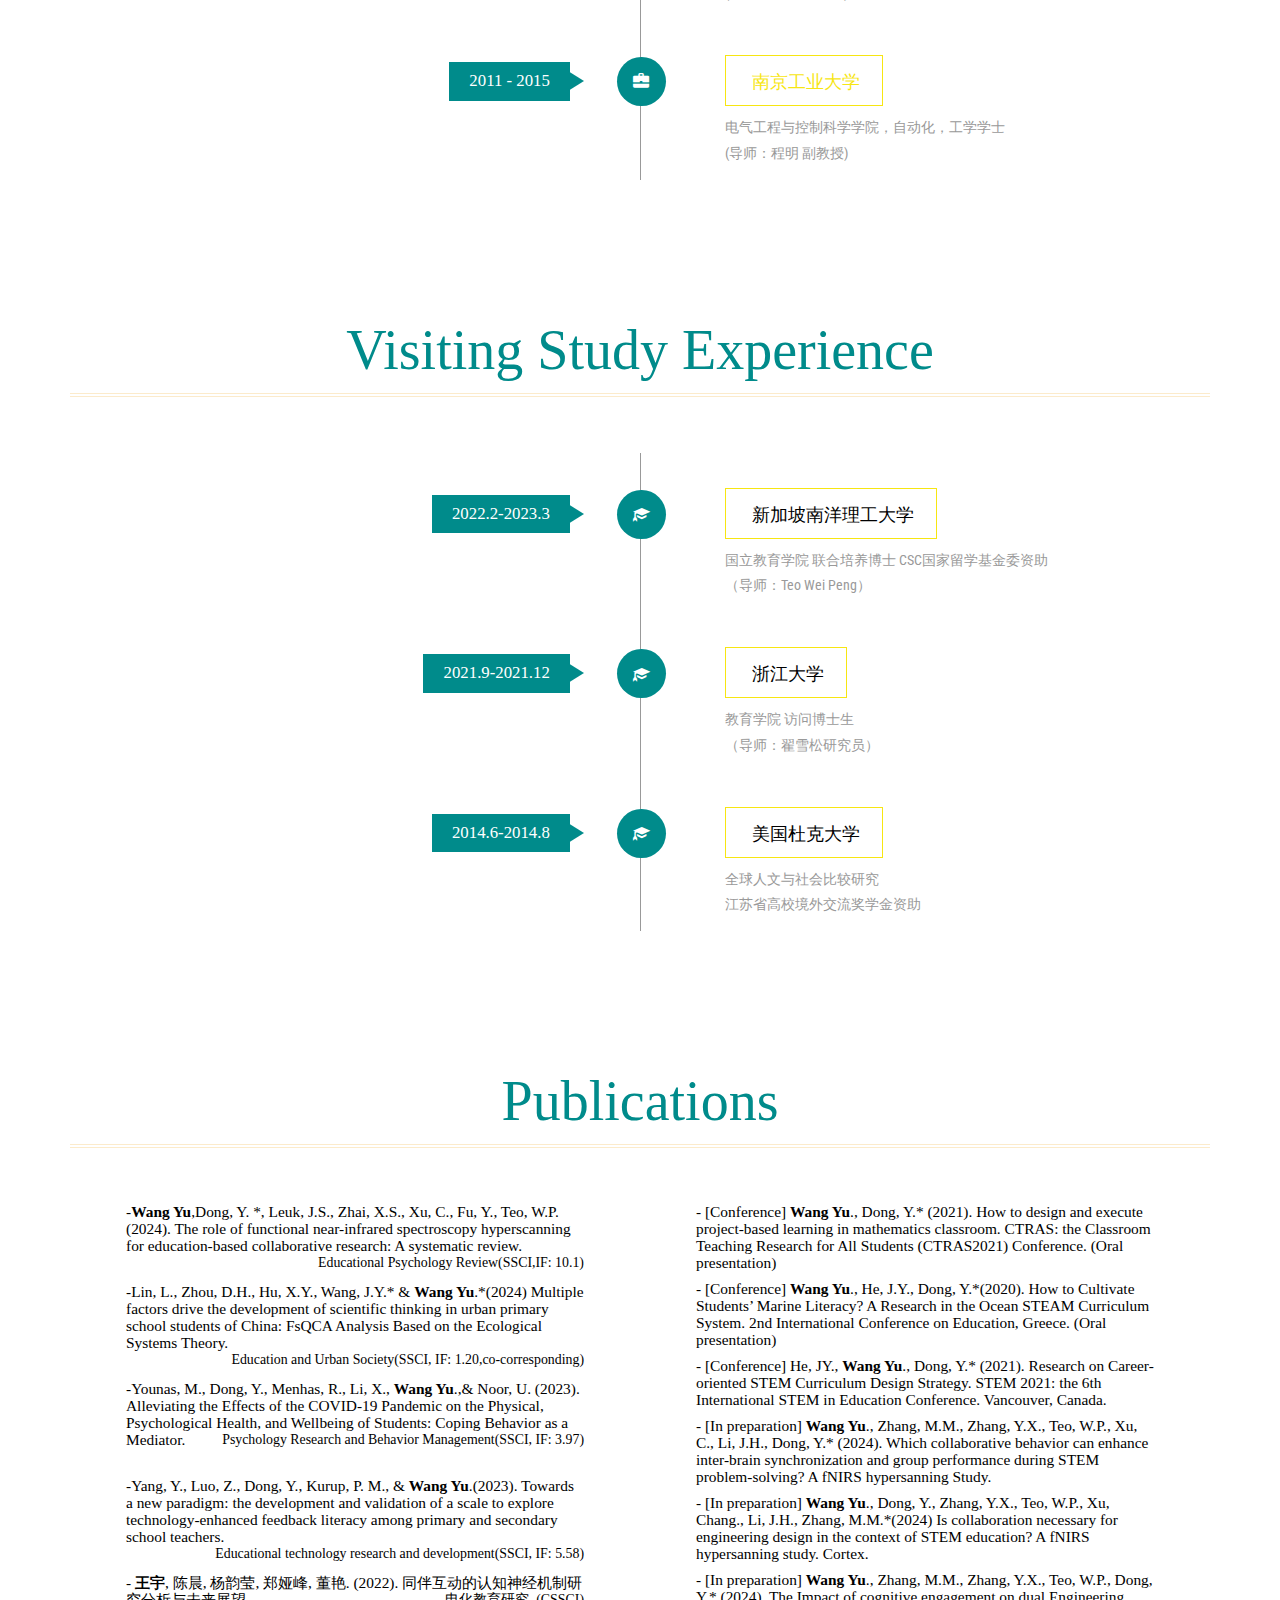
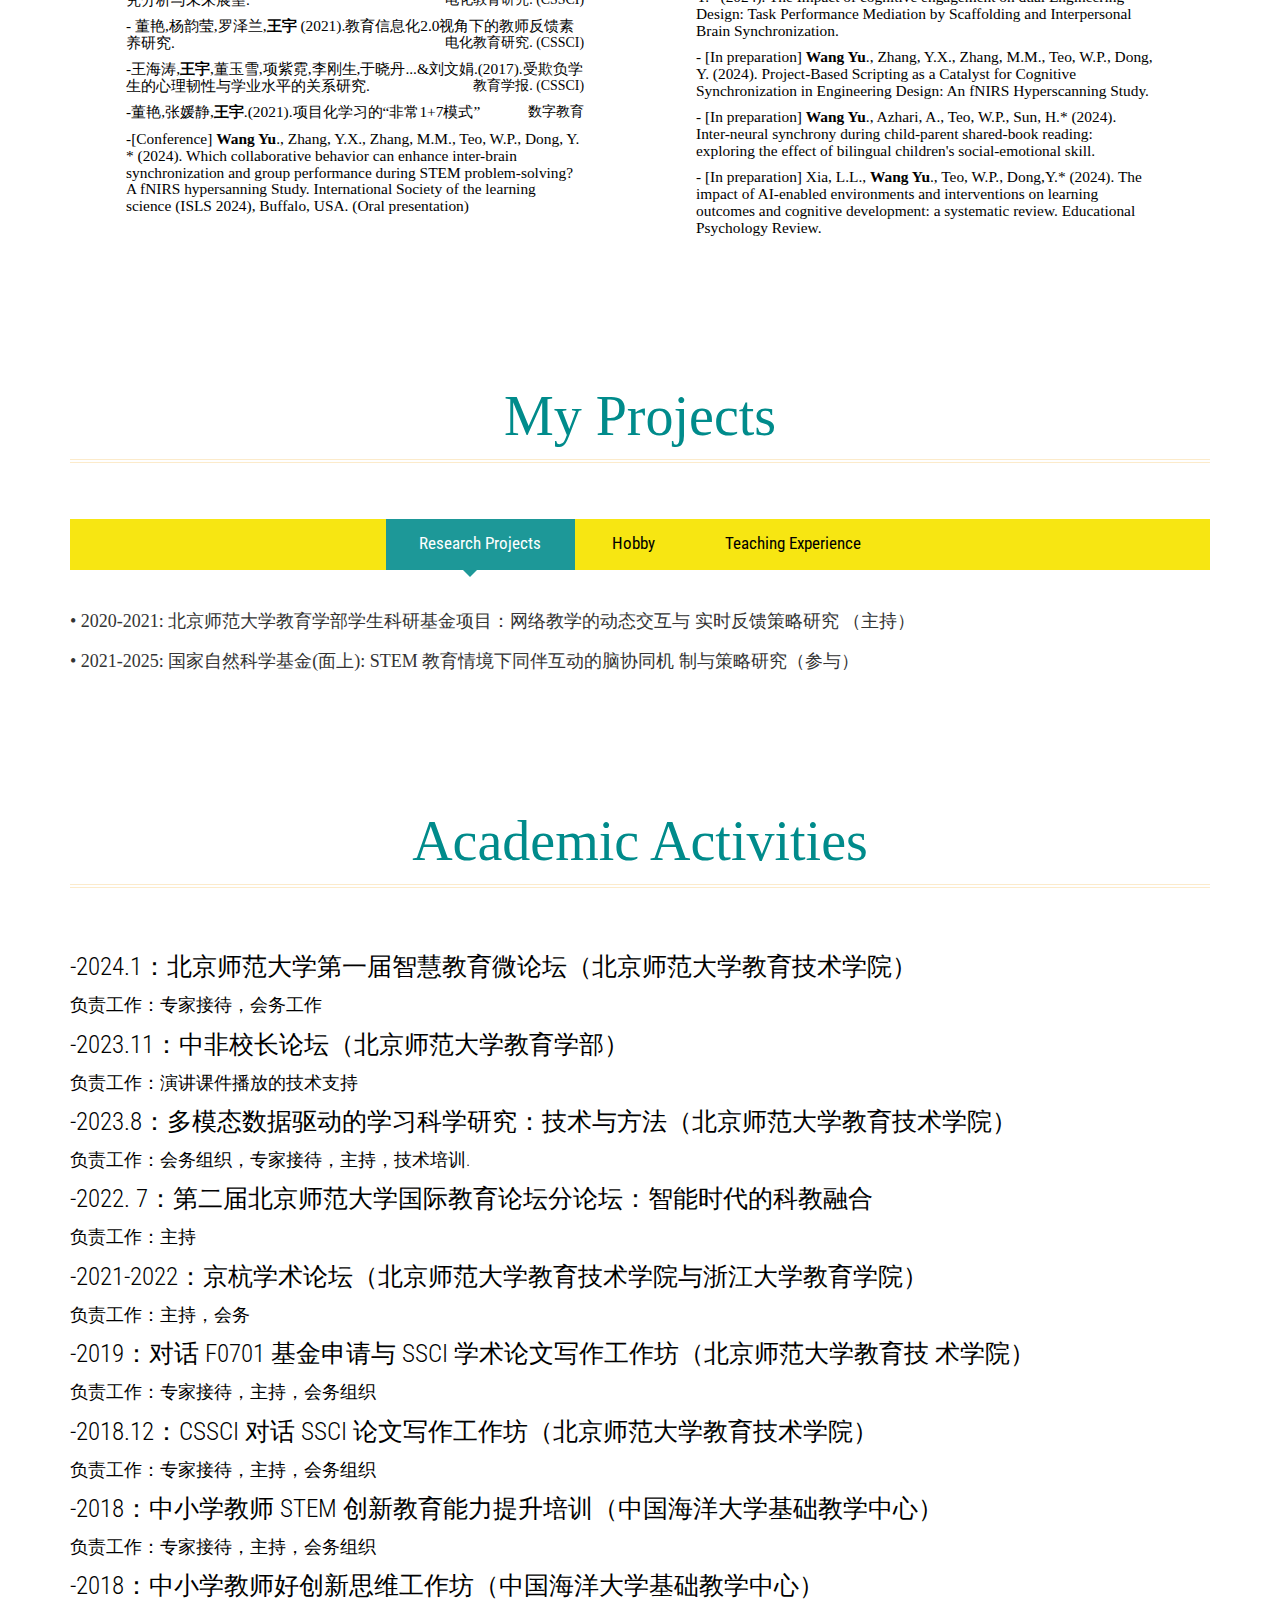
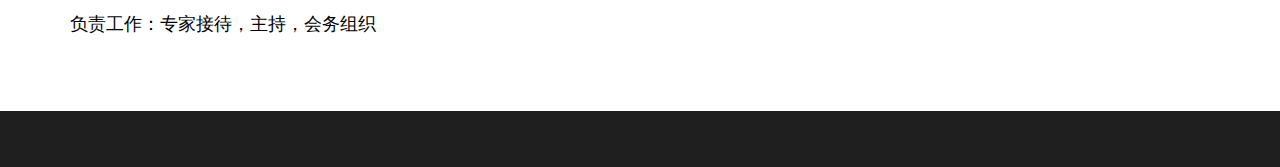
==== commit a05d9327: "Add files via upload" ====
--- a/index.html
+++ b/index.html
@@ -41,21 +41,28 @@
 				<div class="col-md-4 header-left">
 					<img src="images/img01.jpg" alt=""/>
 				</div>
-				<div class="col-md-8 header-right">
+				<div class="col-md-8 header-right"  style="font-family: 'Times New Roman';">
 					<h2>Hello</h2>
-					<h1>Fergie Yu Wang PH.D.</h1>
-					<h6>王宇 博士</h6>
+					<h1>王宇</h1>
+					<h6>Fergie</h6>
+					<a href="./index2.html"><span>Language</span></a>
 					<ul class="address">
 						<li>
 							<ul class="address-text">
-								<li><b>Tel </b></li>
+								<li><b>出生年月 </b></li>
+								<li>1992.7.30</li>
+							</ul>
+						</li>
+						<li>
+							<ul class="address-text">
+								<li><b>联系电话 </b></li>
 								<li>+86 18661427730</li>
 							</ul>
 						</li>
 						<li>
 							<ul class="address-text">
-								<li><b>Degree </b></li>
-								<li>Ph.D. Beijing Normal University</li>
+								<li><b>学历 </b></li>
+								<li>博士（2024.6毕业），北京师范大学</li>
 							</ul>
 						</li>
 						<li>
@@ -66,8 +73,8 @@
 						</li>
 						<li>
 							<ul class="address-text">
-								<li><b>Research Interest </b></li>
-								<li>Educational neuroscience, STEM education, AI-supported learning, Collaborative learning, Child development</li>
+								<li><b>研究专长 </b></li>
+								<li>教育认知神经科学，人工智能教育应用，STEM教育，协作学习</li>
 							</ul>
 						</li>
 					</ul>
@@ -92,8 +99,8 @@
 						<li><a href="#about" class="scroll">About</a></li>
 						<li><a href="#work" class="scroll">Educational Experience</a></li>
 						<li><a href="#education" class="scroll">Visiting Study Experience</a></li>
-						<li><a href="#skills" class="scroll">Achievements</a></li>
-						<li><a href="#projects" class="scroll">Projects</a></li>
+						<li><a href="#skills" class="scroll">Publications</a></li>
+						<li><a href="#projects" class="scroll">Research Projects</a></li>
 						<li><a href="#contact" class="scroll">Academic Activities</a></li>
 					</ul>
 					<div class="clearfix"> </div>
@@ -107,14 +114,17 @@
 		<div class="container">
 			<h3 class="title"> About Me</h3>
 			<div class="col-md-8 about-left">
-				<p>My scholarly endeavors are centered on the cutting-edge intersection of educational cognitive neuroscience, STEM education, collaborative learning, and AI+ education.</p>
-				<p>My expertise is characterized by proficient use of functional near-infrared spectroscopy (fNIRS) to unravel the complexities of learning processes and cognitive development in diverse educational settings.</p>
+				<p>王宇，现为北京师范大学教育学部教育技术学院博士生，北京师范大学与新加坡南洋理工大学联合培养博士。</p>
+				<p>研究方向主要包括教育认知神经科学，STEM 教育，协作学习与人工智能教育应用。擅长利用神经影像学设备(fNIRS)开展脑扫描实验来研究不同场景下个体及群体的学习过程和认知发展，并长期致力于研究 STEM 教育情境下的多人同伴互动、学习投入、项目化教学等主题。此外，在多项国际合作研究项目中，利用学习分析技术和多模态生理反馈技术探索 AI 支持下的协作学习、儿童发展和语言学习领域的科学研究问题。</p>
 			</div>
 			<div class="col-md-4 about-right">
 				<ul>
-					<h5>Service to the profession</h5>
-					<li><span class="glyphicon glyphicon-menu-right"></span> 2022 - Present: Member, Research Association of Learning Science, CAHE.</li>
-
+					<h5>专业服务</h5>
+					<li><span class="glyphicon glyphicon-menu-right"></span>2022年至今:中国科学院学习科学研究会会员。</li>
+					<!-- <li><span class="glyphicon glyphicon-menu-right"></span> 2018：中国海洋大学优秀研究生</li>
+					<li><span class="glyphicon glyphicon-menu-right"></span> 2017：中国海洋大学硕士一等奖学金(硕士生)</li>
+					<li><span class="glyphicon glyphicon-menu-right"></span> 2013：江苏省高校境外交流奖学金：杜克大学交流项目</li>
+					<li><span class="glyphicon glyphicon-menu-right"></span> 2012-2014：南京工业大学：二等、三等奖学金 </li> -->
 				</ul>
 				<div class="clearfix"> </div>
 			</div>
@@ -123,17 +133,17 @@
 	</div>
 	<!--//about-->
 	<!--work-experience-->
-	<div id="work" class="work">
+	<div id="work" class="work" style="background-color: #fff;">
 		<div class="container">
 			<h3 class="title">Educational Experience</h3>
 			<div class="work-info"> 
 				<div class="col-md-6 work-left"> 
-					<h4>2019 - 2024 </h4>
+					<h4>2019 - 至今 </h4>
 				</div>
 				<div class="col-md-6 work-right"> 
-					<h5><span class="glyphicon glyphicon-briefcase"> </span> Ph.D. Education (Educational technology)</h5>
-					<p>School of Educational Technology, Beijing Normal University </p>
-					
+					<h5><span class="glyphicon glyphicon-briefcase"> </span> 北京师范大学</h5>
+					<p>教育技术学院，教育技术学，博士 (导师：董艳教授) </p>
+					<p>(导师：董艳 教授) </p>
 				</div>
 				<div class="clearfix"> </div>
 			</div>
@@ -142,8 +152,9 @@
 					<h4>2016 - 2018 </h4>
 				</div>
 				<div class="col-md-6 work-right"> 
-					<h5><span class="glyphicon glyphicon-briefcase"> </span> MSc Education (Educational Technology)</h5>
-					<p>Teaching Center of Fundamental Courses, Ocean University of China </p>
+					<h5><span class="glyphicon glyphicon-briefcase"> </span> 中国海洋大学</h5>
+					<p>基础教学中心，现代教育技术，教育硕士 </p>
+					<p>(导师：王海涛 教授) </p>
 				</div>
 				<div class="clearfix"> </div>
 			</div>
@@ -152,9 +163,9 @@
 					<h4>2011 - 2015 </h4>
 				</div>
 				<div class="col-md-6 work-right"> 
-					<h5><span class="glyphicon glyphicon-briefcase"> </span> BSc Engineering (Automation)</h5>
-					<p>College of Electrical Engineering and Control Science, Nanjing Tech University </p>
-					
+					<h5><span class="glyphicon glyphicon-briefcase"> </span> 南京工业大学</h5>
+					<p>电气工程与控制科学学院，自动化，工学学士 </p>
+					<p>(导师：程明 副教授) </p>
 				</div>
 				<div class="clearfix"> </div>
 			</div>
@@ -170,8 +181,9 @@
 					<h4>2022.2-2023.3</h4>
 				</div>
 				<div class="col-md-6 work-right"> 
-					<h5><span class="glyphicon glyphicon-education"> </span> Joint Ph.D. Candidate (Cognitive Neuroscience)</h5>
-					<p>National Institute of Education, Nanyang Technological University，Singapore</p>
+					<h5><span class="glyphicon glyphicon-education"> </span> 新加坡南洋理工大学</h5>
+					<p>国立教育学院 联合培养博士 CSC国家留学基金委资助</p>
+					<p>（导师：Teo Wei Peng）</p>
 				</div>
 				<div class="clearfix"> </div>
 			</div>
@@ -180,8 +192,9 @@
 					<h4>2021.9-2021.12</h4>
 				</div>
 				<div class="col-md-6 work-right"> 
-					<h5><span class="glyphicon glyphicon-education"> </span>Visiting Ph.D. Student (Educational Technology)</h5>
-					<p>College of Education, Zhejiang University </p>
+					<h5><span class="glyphicon glyphicon-education"> </span> 浙江大学</h5>
+					<p>教育学院 访问博士生</p>
+					<p>（导师：翟雪松研究员）</p>
 				</div>
 				<div class="clearfix"> </div>
 			</div>
@@ -190,8 +203,9 @@
 					<h4>2014.6-2014.8</h4>
 				</div>
 				<div class="col-md-6 work-right"> 
-					<h5><span class="glyphicon glyphicon-education"> </span>Visiting Undergraduate Student</h5>
-					<p>Global Humanities and Social Comparative Studies, Duke University</p>
+					<h5><span class="glyphicon glyphicon-education"> </span> 美国杜克大学</h5>
+					<p>全球人文与社会比较研究 </p>
+					<p>江苏省高校境外交流奖学金资助 </p>
 				</div>
 				<div class="clearfix"> </div>
 			</div>
@@ -199,51 +213,49 @@
 	</div>
 	<!--//education-->
 	<!--skills-->
-	<div id="skills" class="skills">
-		<div class="container">
-			<h3 class="title">Achievements</h3>
+	<div id="skills" class="skills" style="background: white; color: black;">
+		<div class="container">
+			<h3 class="title">Publications</h3>
 			<div class="skills-info">
 				<div class="col-md-6 bar-grids">
-					<h6 style="font-family: 'Times New Roman';">-Wang, Y.,Dong, Y. *, Leuk, J.S., Zhai, X.S., Xu, C., Fu, Y., Teo, W.P. (2024). The role of functional near-infrared spectroscopy hyperscanning for education-based collaborative research: A systematic review.<span> Educational Psychology Review(SSCI,IF: 10.1) </span></h6>
+					<h6 style="font-family: 'Times New Roman'; color: black;">-<b>Wang Yu</b>,Dong, Y. *, Leuk, J.S., Zhai, X.S., Xu, C., Fu, Y., Teo, W.P. (2024). The role of functional near-infrared spectroscopy hyperscanning for education-based collaborative research: A systematic review.<span> Educational Psychology Review(SSCI,IF: 10.1) </span></h6>
 <br>
-					<h6 style="font-family: 'Times New Roman';">-Lin, L., Zhou, D.H., Hu, X.Y., Wang, J.Y.* & Wang, Y.*(2024) Multiple factors drive the development of scientific thinking in urban primary school students of China: FsQCA Analysis Based on the Ecological Systems Theory. <br> <span> Education and Urban Society(SSCI, IF: 1.20,co-corresponding) </span></h6>
+					<h6 style="font-family: 'Times New Roman';color: black;">-Lin, L., Zhou, D.H., Hu, X.Y., Wang, J.Y.* & <b>Wang Yu</b>.*(2024) Multiple factors drive the development of scientific thinking in urban primary school students of China: FsQCA Analysis Based on the Ecological Systems Theory. <br> <span> Education and Urban Society(SSCI, IF: 1.20,co-corresponding) </span></h6>
 <br>
-					<h6 style="font-family: 'Times New Roman';">-Younas, M., Dong, Y., Menhas, R., Li, X., Wang, Y.,& Noor, U. (2023). Alleviating the Effects of the COVID-19 Pandemic on the Physical, Psychological Health, and Wellbeing of Students: Coping Behavior as a Mediator.<span> Psychology Research and Behavior Management(SSCI, IF: 3.97) </span></h6>
+					<h6 style="font-family: 'Times New Roman';color: black;">-Younas, M., Dong, Y., Menhas, R., Li, X., <b>Wang Yu</b>.,& Noor, U. (2023). Alleviating the Effects of the COVID-19 Pandemic on the Physical, Psychological Health, and Wellbeing of Students: Coping Behavior as a Mediator.<span> Psychology Research and Behavior Management(SSCI, IF: 3.97) </span></h6>
 <br>
-					<h6 style="font-family: 'Times New Roman';">-Yang, Y., Luo, Z., Dong, Y., Kurup, P. M., & Wang, Y.(2023). Towards a new paradigm: the development and validation of a scale to explore technology-enhanced feedback literacy among primary and secondary school teachers. <span> Educational technology research and development(SSCI, IF: 5.58) </span></h6>
-		<br>			
+					<h6 style="font-family: 'Times New Roman';color: black;">-Yang, Y., Luo, Z., Dong, Y., Kurup, P. M., & <b>Wang Yu</b>.(2023). Towards a new paradigm: the development and validation of a scale to explore technology-enhanced feedback literacy among primary and secondary school teachers. <span> Educational technology research and development(SSCI, IF: 5.58) </span></h6>
+		<br>		
+		
+							
+			<!-- <h6 style="font-family: 'Times New Roman';color: black;">- <b>Wang Yu</b>, Chen Chen, Yang Yunying, Zheng Yafeng, & Dong Yan.  (2022). Research Analysis and Future Prospects of the Cognitive Neural Mechanism of Peer Interaction. E-education Research (02), 26-33. (CSSCI, in Chinese) </span></h6> -->
+							<h6 style="color: black;">- <b>王宇</b>, 陈晨, 杨韵莹, 郑娅峰, 董艳.  (2022). 同伴互动的认知神经机制研究分析与未来展望. <span> 电化教育研究. (CSSCI) </span></h6>
+			<!-- <h6 style="color: black;">-Dong Yan, Yang Yunying, Luo Zelan, <b>Wang Yu</b> (2021). Study on Teacher Feedback Literacy from the Perspective of Educational Informatization 2.0. E-education Research (08) (CSSCI, in Chinese) </span></h6> -->
+							<h6 style="color: black;">- 董艳,杨韵莹,罗泽兰,<b>王宇</b> (2021).教育信息化2.0视角下的教师反馈素养研究.<span> 电化教育研究. (CSSCI) </span></h6>
+			<!-- <h6 style="color: black;">-Wang Haitao, <b>Wang Yu</b>, Dong Yuxue, Xiang Zini, Li Gangsheng, Yu Xiaodan… & Liu Wenjuan. (2017). A Study on the Relationship between Bullied Students’ Psychological Resilience and Academic Performance. Journal of Educational studies (06), 77-82. (CSSCI, in Chinese)</span></h6> -->
+							<h6 style="color: black;">-王海涛,<b>王宇</b>,董玉雪,项紫霓,李刚生,于晓丹...&刘文娟.(2017).受欺负学生的心理韧性与学业水平的关系研究.<span> 教育学报. (CSSCI) </span></h6>
+			<!-- <h6 style="font-family: 'Times New Roman';color: black;">-Dong Yan, Zhang Yuanjing, <b>Wang Yu</b>. (2021). “1+7 Model” of Project-Based Learning. Digital Education (03) (in Chinese) </span></h6> -->
+							<h6 style="color: black;">-董艳,张媛静,<b>王宇</b>.(2021).项目化学习的“非常1+7模式”<span> 数字教育 </span></h6>
+							<h6 style="font-family: 'Times New Roman';color: black;">-[Conference] <b>Wang Yu</b>., Zhang, Y.X., Zhang, M.M., Teo, W.P., Dong, Y. * (2024). Which collaborative behavior can enhance inter-brain synchronization and group performance during STEM problem-solving? A fNIRS hypersanning Study. International Society of the learning science (ISLS 2024), Buffalo, USA. (Oral presentation) </span></h6>
+							
+								
 				</div>
 				<div class="col-md-6 bar-grids">
-                                        <h6>-Wang Yu, Chen Chen, Yang Yunying, Zheng Yafeng, & Dong Yan*. (2022). Research Analysis and Future Prospects of the Cognitive Neural Mechanism of Peer Interaction. E-education Research (02), 26-33. (CSSCI, in Chinese) </span></h6>
-<br>
-					<h6>-王宇, 陈晨, 杨韵莹, 郑娅峰, & 董艳*. (2022). 同伴互动的认知神经机制研究分析与未来展望. <span> 电化教育研究. (CSSCI) </span></h6>
-<br>
-                                        <h6>-Dong Yan, Yang Yunying, Luo Zelan, Wang Yu (2021). Study on Teacher Feedback Literacy from the Perspective of Educational Informatization 2.0. E-education Research (08) (CSSCI, in Chinese) </span></h6>
-<br>
-					<h6>-董艳,杨韵莹,罗泽兰,王宇(2021).教育信息化2.0视角下的教师反馈素养研究.<span> 电化教育研究. (CSSCI) </span></h6>
-<br>
-					<h6>-王海涛,王宇,董玉雪,项紫霓,李刚生,于晓丹...&刘文娟.(2017).受欺负学生的心理韧性与学业水平的关系研究.<span> 教育学报. (CSSCI) </span></h6>
-<br>
-                                        <h6>-Wang Haitao, Wang Yu, Dong Yuxue, Xiang Zini, Li Gangsheng, Yu Xiaodan… & Liu Wenjuan. (2017). A Study on the Relationship between Bullied Students’ Psychological Resilience and Academic Performance. Journal of Educational studies (06), 77-82. (CSSCI, in Chinese)</span></h6>
-<br>
-                                        <h6>-Dong Yan, Zhang Yuanjing, Wang Yu. (2021). “1+7 Model” of Project-Based Learning. Digital Education (03) (in Chinese) </span></h6>
-					<h6>-董艳,张媛静,王宇.(2021).项目化学习的“非常1+7模式”<span> 数字教育 </span></h6>
- 
-                                        <h6>-[Conference] Wang, Y., Zhang, Y.X., Zhang, M.M., Teo, W.P., Dong, Y. * (2024). Which collaborative behavior can enhance inter-brain synchronization and group performance during STEM problem-solving? A fNIRS hypersanning Study. International Society of the learning science (ISLS 2024), Buffalo, USA. (Oral presentation) </span></h6>
-					<h6>- [Conference] Wang, Y., Dong, Y.* (2021). How to design and execute project-based learning in mathematics classroom. CTRAS: the Classroom Teaching Research for All Students (CTRAS2021) Conference. (Oral presentation) </span></h6>
-                                        <h6>- [Conference] Wang, Y., He, J.Y., Dong, Y.*(2020). How to Cultivate Students’ Marine Literacy? A Research in the Ocean STEAM Curriculum System. 2nd International Conference on Education, Greece. (Oral presentation)</span></h6>
-                                        <h6>- [Conference] He, JY., Wang, Y., Dong, Y.* (2021). Research on Career-oriented STEM Curriculum Design Strategy. STEM 2021: the 6th International STEM in Education Conference.  Vancouver, Canada.</span></h6>
+					<h6 style="font-family: 'Times New Roman';color: black;">- [Conference] <b>Wang Yu</b>., Dong, Y.* (2021). How to design and execute project-based learning in mathematics classroom. CTRAS: the Classroom Teaching Research for All Students (CTRAS2021) Conference. (Oral presentation) </span></h6>                        
+					<h6 style="font-family: 'Times New Roman';color: black;">- [Conference] <b>Wang Yu</b>., He, J.Y., Dong, Y.*(2020). How to Cultivate Students’ Marine Literacy? A Research in the Ocean STEAM Curriculum System. 2nd International Conference on Education, Greece. (Oral presentation)</span></h6>
+					<h6 style="font-family: 'Times New Roman';color: black;">- [Conference] He, JY., <b>Wang Yu</b>., Dong, Y.* (2021). Research on Career-oriented STEM Curriculum Design Strategy. STEM 2021: the 6th International STEM in Education Conference.  Vancouver, Canada.</span></h6>
+          
 
-                                        <h6>- [In preparation] Wang, Y., Zhang, M.M., Zhang, Y.X., Teo, W.P., Xu, C., Li, J.H., Dong, Y.* (2024). Which collaborative behavior can enhance inter-brain synchronization and group performance during STEM problem-solving? A fNIRS hypersanning Study. </span></h6>
+          <h6 style="font-family: 'Times New Roman';color: black;">- [In preparation] <b>Wang Yu</b>., Zhang, M.M., Zhang, Y.X., Teo, W.P., Xu, C., Li, J.H., Dong, Y.* (2024). Which collaborative behavior can enhance inter-brain synchronization and group performance during STEM problem-solving? A fNIRS hypersanning Study. </span></h6>
 
-                                        <h6>- [In preparation] Wang, Y., Dong, Y., Zhang, Y.X., Teo, W.P., Xu, Chang., Li, J.H., Zhang, M.M.*(2024) Is collaboration necessary for engineering design in the context of STEM education? A fNIRS hypersanning study. Cortex. </span></h6>
+          <h6 style="font-family: 'Times New Roman';color: black;">- [In preparation] <b>Wang Yu</b>., Dong, Y., Zhang, Y.X., Teo, W.P., Xu, Chang., Li, J.H., Zhang, M.M.*(2024) Is collaboration necessary for engineering design in the context of STEM education? A fNIRS hypersanning study. Cortex. </span></h6>
 
-                                        <h6>- [In preparation] Wang, Y., Zhang, M.M., Zhang, Y.X., Teo, W.P., Dong, Y.* (2024). The Impact of cognitive engagement on dual Engineering Design: Task Performance Mediation by Scaffolding and Interpersonal Brain Synchronization.  </span></h6>
+          <h6 style="font-family: 'Times New Roman';color: black;">- [In preparation] <b>Wang Yu</b>., Zhang, M.M., Zhang, Y.X., Teo, W.P., Dong, Y.* (2024). The Impact of cognitive engagement on dual Engineering Design: Task Performance Mediation by Scaffolding and Interpersonal Brain Synchronization.  </span></h6>
 
-                                        <h6>- [In preparation] Wang, Y., Zhang, Y.X., Zhang, M.M., Teo, W.P., Dong, Y. (2024). Project-Based Scripting as a Catalyst for Cognitive Synchronization in Engineering Design: An fNIRS Hyperscanning Study.  </span></h6>
+          <h6 style="font-family: 'Times New Roman';color: black;">- [In preparation] <b>Wang Yu</b>., Zhang, Y.X., Zhang, M.M., Teo, W.P., Dong, Y. (2024). Project-Based Scripting as a Catalyst for Cognitive Synchronization in Engineering Design: An fNIRS Hyperscanning Study.  </span></h6>
 
-                                        <h6>- [In preparation] Wang, Y., Azhari, A., Teo, W.P., Sun, H.* (2024). Inter-neural synchrony during child-parent shared-book reading: exploring the effect of bilingual children's social-emotional skill.  </span></h6>
-					<h6>- [In preparation] Xia, L.L., Wang, Y., Teo, W.P., Dong,Y.* (2024). The impact of AI-enabled environments and interventions on learning outcomes and cognitive development: a systematic review. Educational Psychology Review.  </span></h6>
+          <h6 style="font-family: 'Times New Roman';color: black;">- [In preparation] <b>Wang Yu</b>., Azhari, A., Teo, W.P., Sun, H.* (2024). Inter-neural synchrony during child-parent shared-book reading: exploring the effect of bilingual children's social-emotional skill.  </span></h6>
+					<h6 style="font-family: 'Times New Roman';color: black;">- [In preparation] Xia, L.L., <b>Wang Yu</b>., Teo, W.P., Dong,Y.* (2024). The impact of AI-enabled environments and interventions on learning outcomes and cognitive development: a systematic review. Educational Psychology Review.  </span></h6>
 				</div>
 				<div class="clearfix"> </div>
 			</div>
@@ -257,132 +269,224 @@
 			<div class="sap_tabs">			
 				<div id="horizontalTab" style="display: block; width: 100%; margin: 0px;">
 					<ul class="resp-tabs-list wow fadeInUp animated" data-wow-delay=".7s">
-						<li class="resp-tab-item"><span>Projects</span></li>
+						<li class="resp-tab-item"><span>Research Projects</span></li>
 						<li class="resp-tab-item"><span>Hobby</span></li>
-						<li class="resp-tab-item"><span>Teaching Experience</span></li>	
+						<li class="resp-tab-item"><span>Teaching Experience</span></li>				
 					</ul>	
 					<div class="clearfix"> </div>	
 					<div class="resp-tabs-container">
 						<div class="tab-1 resp-tab-content">
 							<div class="tab_img">
-								<div class="col-md-4 portfolio-grids">
-									<div class="grid">
-										<class="swipebox" title="The project primarily involves designing visual, auditory, and interactive elements in scientific animation teaching videos. It examines the impact of different voice-over roles and interaction modes in scientific educational animation videos on elementary school students’ learning outcomes, cognitive load, and science interest.">
+								<h3 style="font-size: 18px;">• 2020-2021: 北京师范大学教育学部学生科研基金项目：网络教学的动态交互与
+									实时反馈策略研究<span> （主持）</span></h3>
+									
+									<br>
+								<!-- <div class="col-md-4 portfolio-grids">
+									<div class="grid">
+										<a href="./images/blak.jpg" class="swipebox" title="Lorem ipsum dolor sit amet, consectetur adipiscing elit. Duis maximus tortor diam, ac lobortis justo rutrum quis. Praesent non purus fermentum, eleifend velit non">
 											<img src="./images/blak.jpg" alt="" class="img-responsive" />
 											<div class="figcaption">
-												<h3 style="font-size: 18px;">2020 - 2021: Research on Dynamic Interaction and Real-time Feedback Strategies in Online Course<span> （PI）</span></h3>
-
-											</div>
-										</a>	
-									</div>
-								</div>
-								<div class="col-md-4 portfolio-grids">
+												<h3 style="font-size: 18px;">2020 - 2021: 北京师范大学教育学部学生科研基金项目：网络教学的动态交互与
+													实时反馈策略研究<span> （主持）</span></h3>
+												<p>Sarah likes to watch clouds. She's quite depressed.</p>
+											</div>
+										</a>	
+									</div>
+								</div> -->
+								<h3 style="font-size: 18px;">• 2021-2025: 国家自然科学基金(面上): STEM 教育情境下同伴互动的脑协同机
+									制与策略研究<span>（参与）</span></h3>
+									<p></p>
+								<!-- <div class="col-md-4 portfolio-grids">
 									<div class="grid effect-sarah">
-										<class="swipebox" title="This project primarily applies the paradigm of functional near-infrared spectroscopy (fNIRS) hyperscanning to explore interpersonal neural synchronization, influencing factors, and optimization strategies during multi-person peer interaction in inter-disciplinary STEM education scenarios. ">
+										<a href="images/blak.jpg" class="swipebox" title="Lorem ipsum dolor sit amet, consectetur adipiscing elit. Duis maximus tortor diam, ac lobortis justo rutrum quis. Praesent non purus fermentum, eleifend velit non">
 											<img src="images/blak.jpg" alt="" class="img-responsive" />
 											<div class="figcaption">
-												<h3 style="font-size: 18px;">2021-2025:Research on Brain Synchronization Mechanisms and Strategies of Multi-person Interaction in STEM Educational Context <span>（executor）</span></h3>
-
-											</div>
-										</a>	
-									</div>
-								</div>
+												<h3 style="font-size: 18px;">2021-2025: 国家自然科学基金(面上): STEM 教育情境下同伴互动的脑协同机
+													制与策略研究<span>（参与）</span></h3>
+												<p>Sarah likes to watch clouds. She's quite depressed.</p>
+											</div>
+										</a>	
+									</div>
+								</div> -->
+								<!-- <h3 style="font-size: 18px;">2022.2 - 2023.3：CSC 资助联合培养博士：新加坡南洋理工大学 国立教育学
+									院学习科学研究中心, 运动科学与体育教育系<span> （参与）</span></h3>
+									<p></p> -->
+								<!-- <div class="col-md-4 portfolio-grids">
+									<div class="grid">
+										<a href="images/blak.jpg" class="swipebox" title="Lorem ipsum dolor sit amet, consectetur adipiscing elit. Duis maximus tortor diam, ac lobortis justo rutrum quis. Praesent non purus fermentum, eleifend velit non">
+											<img src="images/blak.jpg" alt="" class="img-responsive" />
+											<div class="figcaption">
+												<h3 style="font-size: 18px;">2022.2 - 2023.3：CSC 资助联合培养博士：新加坡南洋理工大学 国立教育学
+													院学习科学研究中心, 运动科学与体育教育系<span> （参与）</span></h3>
+												<p>Sarah likes to watch clouds. She's quite depressed.</p>
+											</div>
+										</a>	
+									</div>
+								</div> -->
+								<!-- <h3 style="font-size: 18px;"> 2022-present:Supporting Collaborative Learning with Individual 
+									Preparation and Group Awareness: A Multi-Modal Learning Analytics 
+									Study<span> （参与）</span></h3>
+									<p></p> -->
+								<!-- <div class="col-md-4 portfolio-grids">
+									<div class="grid">
+										<a href="images/blak.jpg" class="swipebox" title="Lorem ipsum dolor sit amet, consectetur adipiscing elit. Duis maximus tortor diam, ac lobortis justo rutrum quis. Praesent non purus fermentum, eleifend velit non">
+											<img src="images/blak.jpg" alt="" class="img-responsive" />
+											<div class="figcaption">
+												<h3 style="font-size: 18px;"> 2022-present:Supporting Collaborative Learning with Individual 
+													Preparation and Group Awareness: A Multi-Modal Learning Analytics 
+													Study<span> （参与）</span></h3>
+												<p>Sarah likes to watch clouds. She's quite depressed.</p>
+											</div>
+										</a>	
+									</div>
+								</div> -->
+								<!-- <h3 style="font-size: 18px;">2022-present: A study on Children's Home ICT Use on their Language 
+									and Development<span> （参与）</span></h3>
+									<p></p> -->
+								<!-- <div class="col-md-4 portfolio-grids">
+									<div class="grid">
+										<a href="images/blak.jpg" class="swipebox" title="Lorem ipsum dolor sit amet, consectetur adipiscing elit. Duis maximus tortor diam, ac lobortis justo rutrum quis. Praesent non purus fermentum, eleifend velit non">
+											<img src="images/blak.jpg" alt="" class="img-responsive" />
+											<div class="figcaption">
+												<h3 style="font-size: 18px;">2022-present: A study on Children's Home ICT Use on their Language 
+													and Development<span> （参与）</span></h3>
+												<p>Sarah likes to watch clouds. She's quite depressed.</p>
+											</div>
+										</a>	
+									</div>
+								</div> -->
+								<!-- <h3 style="font-size: 18px;"> 2023-present: Promoting high-quality shard book reading at home 
+									in Singapore.<span> （参与）</span></h3>
+								<p></p> -->
+								<!-- <div class="col-md-4 portfolio-grids">
+									<div class="grid">
+										<a href="images/blak.jpg" class="swipebox" title="Lorem ipsum dolor sit amet, consectetur adipiscing elit. Duis maximus tortor diam, ac lobortis justo rutrum quis. Praesent non purus fermentum, eleifend velit non">
+											<img src="images/blak.jpg" alt="" class="img-responsive" />
+											<div class="figcaption">
+												<h3 style="font-size: 18px;"> 2023-present: Promoting high-quality shard book reading at home 
+													in Singapore.<span> （参与）</span></h3>
+												<p>Sarah likes to watch clouds. She's quite depressed.</p>
+											</div>
+										</a>	
+									</div>
+								</div> -->
+								<!-- <h3 style="font-size: 18px;">2023-present: Combining epistemic network analysis with fNIRS 
+									hyperscanning: characterizing behavioral and cognitive engagement 
+									during STEM collaboration.<span> （参与）</span></h3>
+								<p></p> -->
+								<!-- <div class="col-md-4 portfolio-grids">
+									<div class="grid">
+										<a href="images/blak.jpg" class="swipebox" title="Lorem ipsum dolor sit amet, consectetur adipiscing elit. Duis maximus tortor diam, ac lobortis justo rutrum quis. Praesent non purus fermentum, eleifend velit non">
+											<img src="images/blak.jpg" alt="" class="img-responsive" />
+											<div class="figcaption">
+												<h3 style="font-size: 18px;">2023-present: Combining epistemic network analysis with fNIRS 
+													hyperscanning: characterizing behavioral and cognitive engagement 
+													during STEM collaboration.<span> （参与）</span></h3>
+												<p>Sarah likes to watch clouds. She's quite depressed.</p>
+											</div>
+										</a>	
+									</div>
+								</div> -->
 								
-								<div class="col-md-4 portfolio-grids">
-									<div class="grid">
-										<class="swipebox" title=" Fitness Trainer, National Sports Administration Certificate, Marathon runner">
-											<img src="images/blak.jpg" alt="" class="img-responsive" />
-											<div class="figcaption">
-												<h3 style="font-size: 18px;">My<span> hobby</span></h3>
-												<p>•	Fitness Trainer, National Sports Administration Certificate</p>
-											</div>
-										</a>	
-									</div>
-								</div>
-								<div class="col-md-4 portfolio-grids">
-									<div class="grid">
-										<class="swipebox" title=" SSI freediver and mermaid ">
-											<img src="images/blak.jpg" alt="" class="img-responsive" />
-											<div class="figcaption">
-												<h3 style="font-size: 18px;">My<span> hobby</span></h3>
-												<p>•	SSI freediver and mermaid </p>
-											</div>
-										</a>	
-									</div>
-								</div>
-								<div class="col-md-4 portfolio-grids">
-									<div class="grid">
-										<class="swipebox" title=" 2017: 3rd Prize in Aerobics Competition, Ocean University of China ">
-											<img src="images/blak.jpg" alt="" class="img-responsive" />
-											<div class="figcaption">
-												<h3 style="font-size: 18px;">My<span> hobby</span></h3>
-												<p> 2017: 3rd Prize in Aerobics Competition, Ocean University of China </p>
-											</div>
-										</a>	
-									</div>
-								</div>
-								<div class="col-md-4 portfolio-grids">
-									<div class="grid">
-										<class="swipebox" title=" 2016: 1st Prize in Poster Design Competition, Ocean University of China ">
-											<img src="images/blak.jpg" alt="" class="img-responsive" />
-											<div class="figcaption">
-												<h3 style="font-size: 18px;">My<span> hobby</span></h3>
-												<p> 2016: 1st Prize in Poster Design Competition, Ocean University of China </p>
-											</div>
-										</a>	
-									</div>
-								</div>
-								<div class="col-md-4 portfolio-grids">
-									<div class="grid">
-										<class="swipebox" title=" 2013: 3rd Prize in Aerobics Competition, Nanjing Tech University">
-											<img src="images/blak.jpg" alt="" class="img-responsive" />
-											<div class="figcaption">
-												<h3 style="font-size: 18px;">My<span> hobby</span></h3>
-												<p> 2013: 3rd Prize in Aerobics Competition, Nanjing Tech University</p>
-											</div>
-										</a>	
-									</div>
-								</div>
-								<div class="col-md-4 portfolio-grids">
-									<div class="grid">
-										<class="swipebox" title=" 2012: 3rd Prize in Street Dance Competition, Nanjing City Universities ">
-											<img src="images/blak.jpg" alt="" class="img-responsive" />
-											<div class="figcaption">
-												<h3 style="font-size: 18px;">My<span> hobby</span></h3>
-												<p> 2012: 3rd Prize in Street Dance Competition, Nanjing City Universities </p>
-											</div>
-										</a>	
-									</div>
-								</div>
 								<div class="clearfix"> </div>
 							</div>
 						</div>
 						<div class="tab-1 resp-tab-content">
 							<div class="tab_img">
-								<div class="col-md-4 portfolio-grids">
-									<div class="grid">
-										<class="swipebox" title="2021 Sep. - 2022 Jan. : Part-time Lecturer, Beijing City College, Beijing">
-											<img src="images/blak.jpg" alt="" class="img-responsive" />
-											<div class="figcaption">
-												<h3 style="font-size: 18px;">My<span> experience</span></h3>
-												<p> Educational Technology, Pedagogy of Information Technology Courses for K-12 Schools
-</p>
-											</div>
-										</a>	
-									</div>
-								</div>
-								<div class="col-md-4 portfolio-grids">
-									<div class="grid">
-										<class="swipebox" title="2018：2018: Teaching Assistant, New Oriental English School, Qingdao">
-											<img src="images/blak.jpg" alt="" class="img-responsive" />
-											<div class="figcaption">
-												<h3 style="font-size: 18px;">My<span> experience</span></h3>
-												<p> TOEFL test training</p>
-											</div>
-										</a>	
-									</div>
-								</div>
+								<h3 style="font-size: 18px;">• 健身教练，国家体育局证书</h3>
+								<br>
+								<!-- <div class="col-md-4 portfolio-grids">
+									<div class="grid">
+										<a href="images/g5.jpg" class="swipebox" title="Lorem ipsum dolor sit amet, consectetur adipiscing elit. Duis maximus tortor diam, ac lobortis justo rutrum quis. Praesent non purus fermentum, eleifend velit non">
+											<img src="images/g5.jpg" alt="" class="img-responsive" />
+											<div class="figcaption">
+												<h3 style="font-size: 18px;">• 健身教练，国家体育局证书</h3>
+												<p>Sarah likes to watch clouds. She's quite depressed.</p>
+											</div>
+										</a>	
+									</div>
+								</div> -->
+								<h3 style="font-size: 18px;">• SSI 自由潜水员和美人鱼</h3>
+								<br>
+								<!-- <div class="col-md-4 portfolio-grids">
+									<div class="grid">
+										<a href="images/g6.jpg" class="swipebox" title="Lorem ipsum dolor sit amet, consectetur adipiscing elit. Duis maximus tortor diam, ac lobortis justo rutrum quis. Praesent non purus fermentum, eleifend velit non">
+											<img src="images/g6.jpg" alt="" class="img-responsive" />
+											<div class="figcaption">
+												<h3 style="font-size: 18px;">My<span> Project</span></h3>
+												<p>Sarah likes to watch clouds. She's quite depressed.</p>
+											</div>
+										</a>	
+									</div>
+								</div> -->
+								<h3 style="font-size: 18px;">• 2017年：中国海洋大学健美操比赛三等奖</h3>
+								<br>
+								<!-- <div class="col-md-4 portfolio-grids">
+									<div class="grid">
+										<a href="images/g7.jpg" class="swipebox" title="Lorem ipsum dolor sit amet, consectetur adipiscing elit. Duis maximus tortor diam, ac lobortis justo rutrum quis. Praesent non purus fermentum, eleifend velit non">
+											<img src="images/g7.jpg" alt="" class="img-responsive" />
+											<div class="figcaption">
+												<h3 style="font-size: 18px;">My<span> Project</span></h3>
+												<p>Sarah likes to watch clouds. She's quite depressed.</p>
+											</div>
+										</a>	
+									</div>
+								</div> -->
+								<h3 style="font-size: 18px;">• 2016年：中国海洋大学海报设计大赛一等奖</h3>
+								<br>
+								<h3 style="font-size: 18px;">• 2013年：南京工业大学健美操比赛三等奖</h3>
+								<br>
+								<h3 style="font-size: 18px;">• 2012年：南京市高校街舞比赛三等奖</h3>
+								<br>
+								<h3 style="font-size: 18px;">• 运动：马拉松、游泳、抱石</h3>
+								<br>
+								<h3 style="font-size: 18px;">• 音乐：街舞、唱歌、弹吉他</h3>
+								<br>
+								<div class="clearfix"> </div>
+							</div>
+						</div>
+						<div class="tab-1 resp-tab-content">
+							<div class="tab_img">
+								<h3 style="font-size: 18px;">• 2021年：北京城市学院兼职讲师，北京
+									课程：教育技术、K-12 学校信息技术课程教学法</h3>
+								<br>
+								<!-- <div class="col-md-4 portfolio-grids">
+									<div class="grid">
+										<a href="images/g3.jpg" class="swipebox" title="Lorem ipsum dolor sit amet, consectetur adipiscing elit. Duis maximus tortor diam, ac lobortis justo rutrum quis. Praesent non purus fermentum, eleifend velit non">
+											<img src="images/g3.jpg" alt="" class="img-responsive" />
+											<div class="figcaption">
+												<h3 style="font-size: 18px;">My<span> Project</span></h3>
+												<p>Sarah likes to watch clouds. She's quite depressed.</p>
+											</div>
+										</a>	
+									</div>
+								</div> -->
+								<h3 style="font-size: 18px;">• 2018年：青岛新东方英语学校助教
+									课程：托福考试培训</h3>
+								<br>
+								<!-- <div class="col-md-4 portfolio-grids">
+									<div class="grid">
+										<a href="images/g1.jpg" class="swipebox" title="Lorem ipsum dolor sit amet, consectetur adipiscing elit. Duis maximus tortor diam, ac lobortis justo rutrum quis. Praesent non purus fermentum, eleifend velit non">
+											<img src="images/g1.jpg" alt="" class="img-responsive" />
+											<div class="figcaption">
+												<h3 style="font-size: 18px;">My<span> Project</span></h3>
+												<p>Sarah likes to watch clouds. She's quite depressed.</p>
+											</div>
+										</a>	
+									</div>
+								</div> -->
 								
+								<!-- <div class="col-md-4 portfolio-grids">
+									<div class="grid">
+										<a href="images/g9.jpg" class="swipebox" title="Lorem ipsum dolor sit amet, consectetur adipiscing elit. Duis maximus tortor diam, ac lobortis justo rutrum quis. Praesent non purus fermentum, eleifend velit non">
+											<img src="images/g9.jpg" alt="" class="img-responsive" />
+											<div class="figcaption">
+												<h3 style="font-size: 18px;">My<span> Project</span></h3>
+												<p>Sarah likes to watch clouds. She's quite depressed.</p>
+											</div>
+										</a>	
+									</div>
+								</div> -->
 								<div class="clearfix"> </div>
 							</div>
 						</div>
@@ -451,40 +555,30 @@
 	</div>
 	<!--//portfolio-->
 	<!--contact -->
-	<div class="welcome contact" id="contact">
+	<div class="welcome contact" id="contact" style="background-color: #fff;">
 		<div class="container">
 			<h3 class="title">Academic Activities</h3>
 			<div class="skills-info">
 				<div  style="padding-left: 0px;">
-					<p style="font-size: 17px;">- Jan.2024: Beijing Normal University’s First Smart Education Micro-Forum: Intelligent Technology Driving Educational Practice Innovation and Change. Beijing Normal University, School of Educational Technology</p>
-
-					<p style="font-size: 12px;"> Responsibilities: organization, expert reception.</p>
-					<p> </p>
-					<p style="font-size: 17px;">- Nov.2023: Beijing Normal University 2023 Sino-African College Deans Forum. Beijing Normal University </p>
-			
-					<p style="font-size: 12px;"> Responsibilities: Technical support for conference organization.</p>
-					<p> </p>
-					<p style="font-size: 17px;">- Aug.2023: "Multimodal Data-Driven Learning Science Research: Techniques and Methods” Training.  </p>
-					<p style="font-size: 12px;"> Responsibilities: organization, expert reception, consultation arrangement, and conference moderation. </p>
-					<p> </p>
-					<p style="font-size: 17px;">- July.2022: Second International Education Forum at Beijing Normal University: Sub-forum on “Integration of Science and Education in the Smart Era.” </p>
-				
-					<p style="font-size: 12px;">Responsibilities: Moderate and host of the forum (online).</p> 
-					<p> </p>
-					<p style="font-size: 17px;">- 2021 - 2022: Jing-Hang Online Academic Forum. Beijing Normal University, Faculty of education & Zhejiang University, College of education </p>
-					<p style="font-size: 12px;"> Responsibilities: organization and moderation.</p>
-					<p> </p>
-					<p style="font-size: 17px;">- 2019: SSCI Writing and F0701 Project Application Workshop. Beijing Normal University, School of Educational Technology </p>
-					<p style="font-size: 12px;"> Responsibilities: organization, expert reception, and conference moderation.</p>
-					<p> </p>
-					<p style="font-size: 17px;">-2018.12：SSCI and CSSCI Writing Workshop. Beijing Normal University, School of Educational Technology </p>
-					<p style="font-size: 12px;"> Responsibilities: organization, expert reception, and moderation.</p>
-					<p> </p>
-					<p style="font-size: 17px;">- 2018: National Primary and Secondary School STEM Innovative Education Capability Enhancement Special Training at Ocean University of China. </p>
-					<p style="font-size: 12px;">Responsibilities: conference organization, expert reception, and moderation.</p>
-					<p> </p>
-					<p style="font-size: 17px;">- 2018: Innovative Thinking Workshop at the Basic Teaching Center, Ocean University of China. </p>
-					<p style="font-size: 12px;"> Responsibilities: conference organization, host, and expert reception.</p>
+					<p style="font-size: 25px;color: black;">-2024.1：北京师范大学第一届智慧教育微论坛（北京师范大学教育技术学院）</p>
+					<p style="font-size: 18px;color: black;">负责工作：专家接待，会务工作</p>
+					<p style="font-size: 25px;color: black;">-2023.11：中非校长论坛（北京师范大学教育学部）</p>
+					<p style="font-size: 18px;color: black;">负责工作：演讲课件播放的技术支持</p>
+					<p style="font-size: 25px;color: black;">-2023.8：多模态数据驱动的学习科学研究：技术与方法（北京师范大学教育技术学院）</p>
+					<p style="font-size: 18px;color: black;">负责工作：会务组织，专家接待，主持，技术培训.</p>
+					<p style="font-size: 25px;color: black;">-2022. 7：第二届北京师范大学国际教育论坛分论坛：智能时代的科教融合</p>
+					<p style="font-size: 18px;color: black;">负责工作：主持</p>
+					<p style="font-size: 25px;color: black;">-2021-2022：京杭学术论坛（北京师范大学教育技术学院与浙江大学教育学院）</p>
+					<p style="font-size: 18px;color: black;">负责工作：主持，会务</p>
+					<p style="font-size: 25px;color: black;">-2019：对话 F0701 基金申请与 SSCI 学术论文写作工作坊（北京师范大学教育技
+						术学院）</p>
+					<p style="font-size: 18px;color: black;">负责工作：专家接待，主持，会务组织</p>
+					<p style="font-size: 25px;color: black;">-2018.12：CSSCI 对话 SSCI 论文写作工作坊（北京师范大学教育技术学院）</p>
+					<p style="font-size: 18px;color: black;">负责工作：专家接待，主持，会务组织</p>
+					<p style="font-size: 25px;color: black;">-2018：中小学教师 STEM 创新教育能力提升培训（中国海洋大学基础教学中心）</p>
+					<p style="font-size: 18px;color: black;">负责工作：专家接待，主持，会务组织</p>
+					<p style="font-size: 25px;color: black;">-2018：中小学教师好创新思维工作坊（中国海洋大学基础教学中心）</p>
+					<p style="font-size: 18px;color: black;">负责工作：专家接待，主持，会务组织</p>
 				</div>
 				
 			</div>
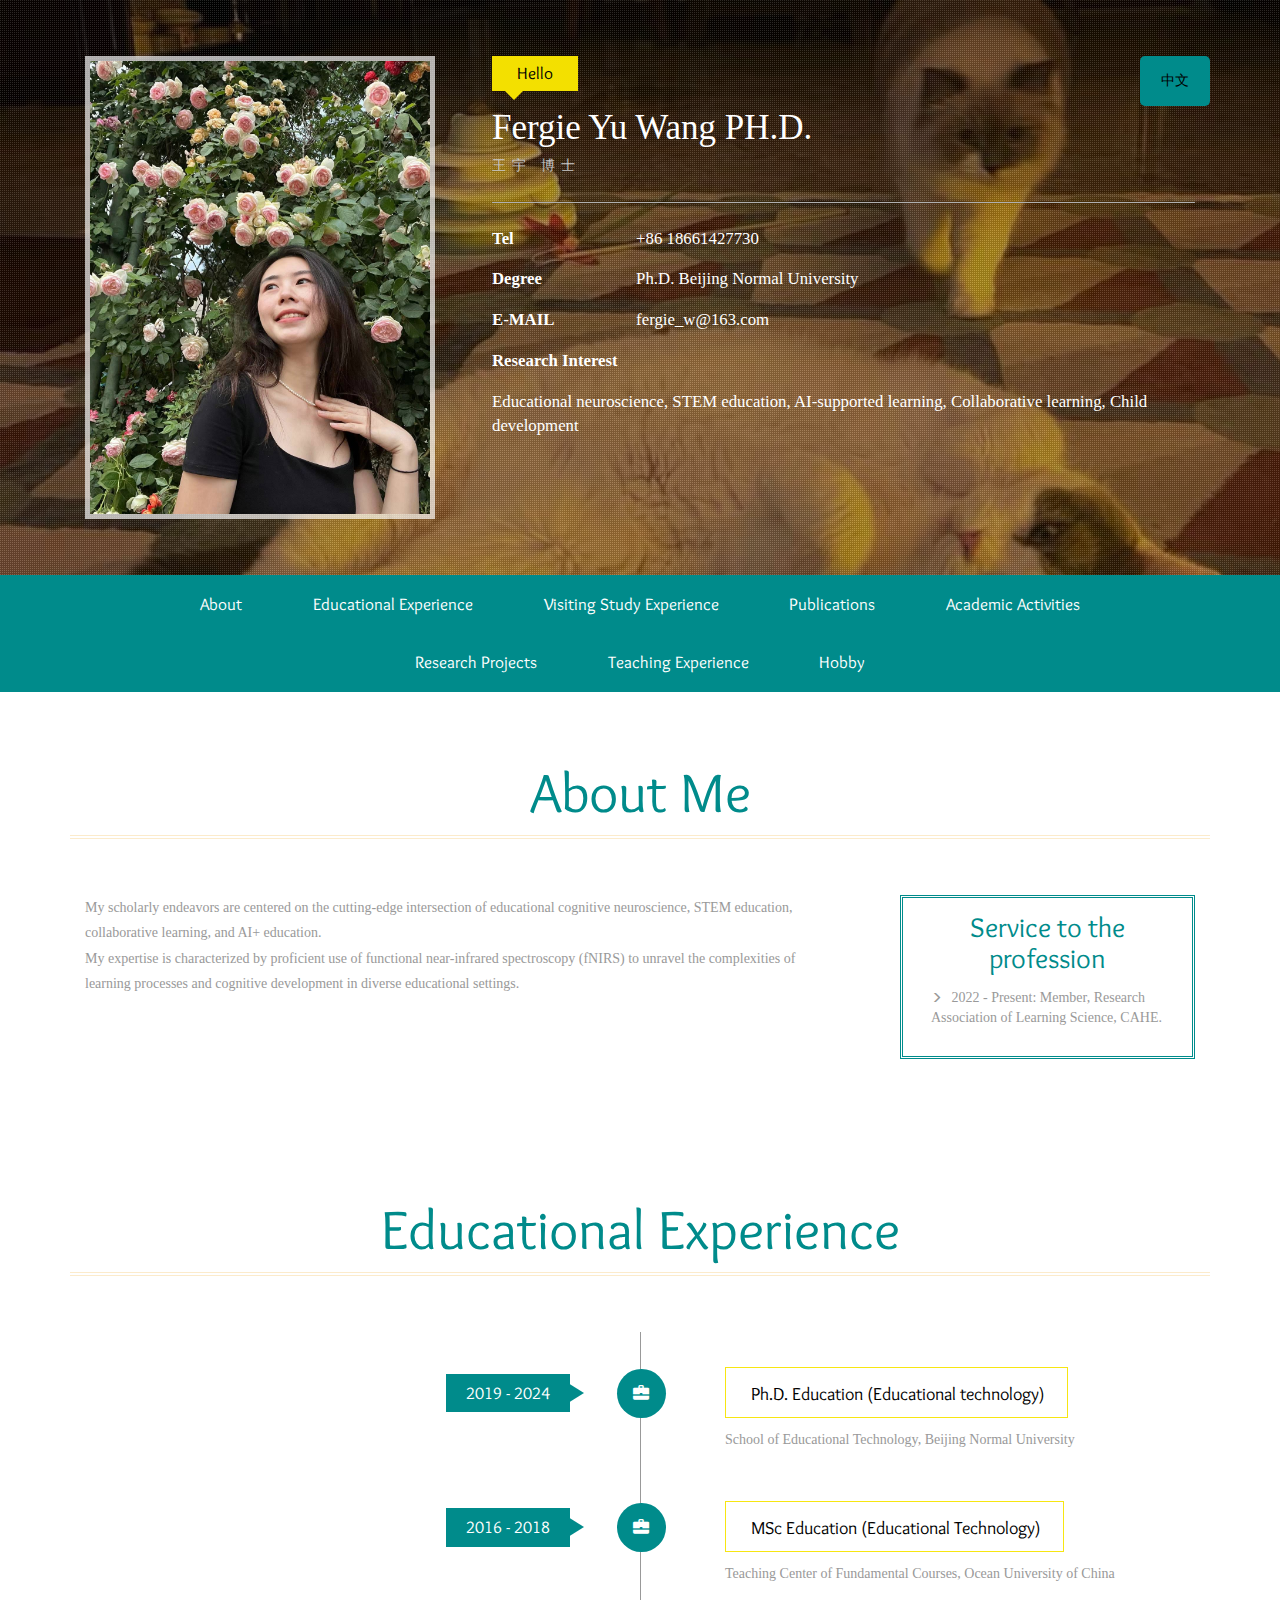
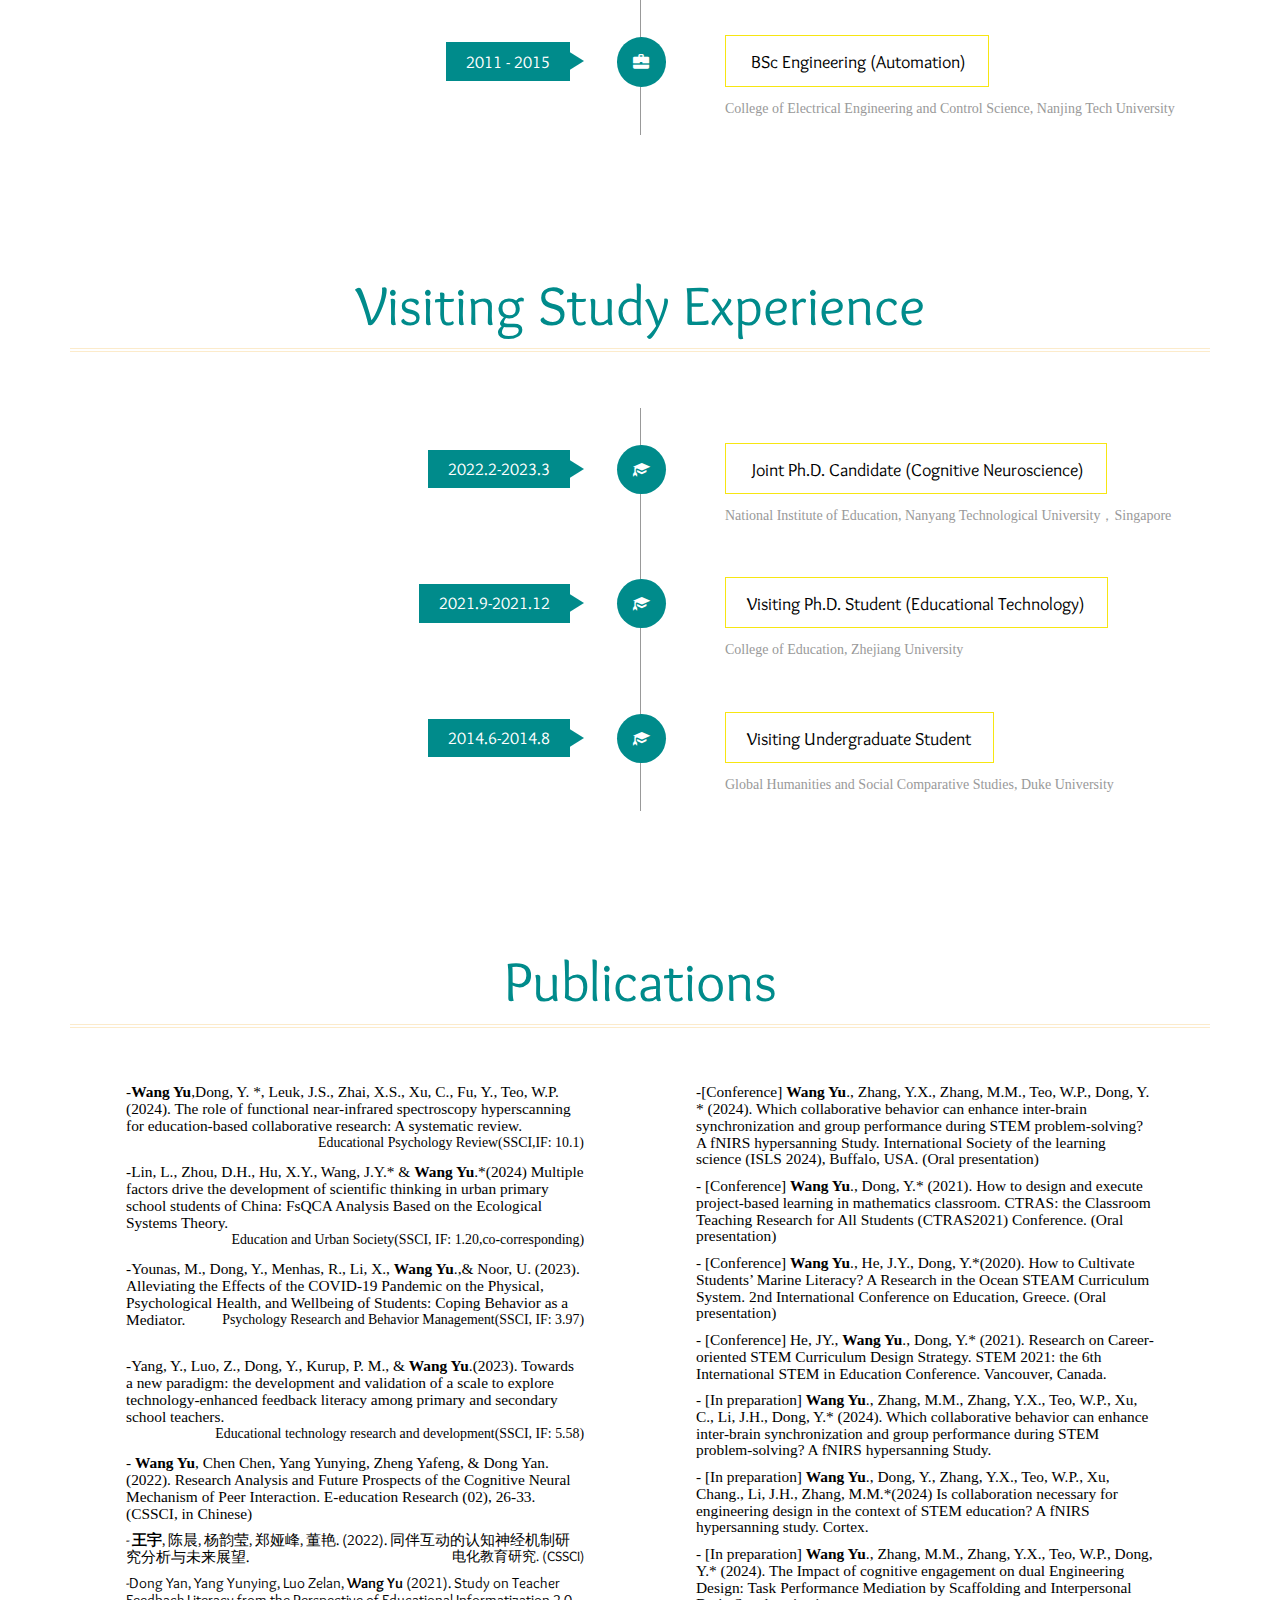
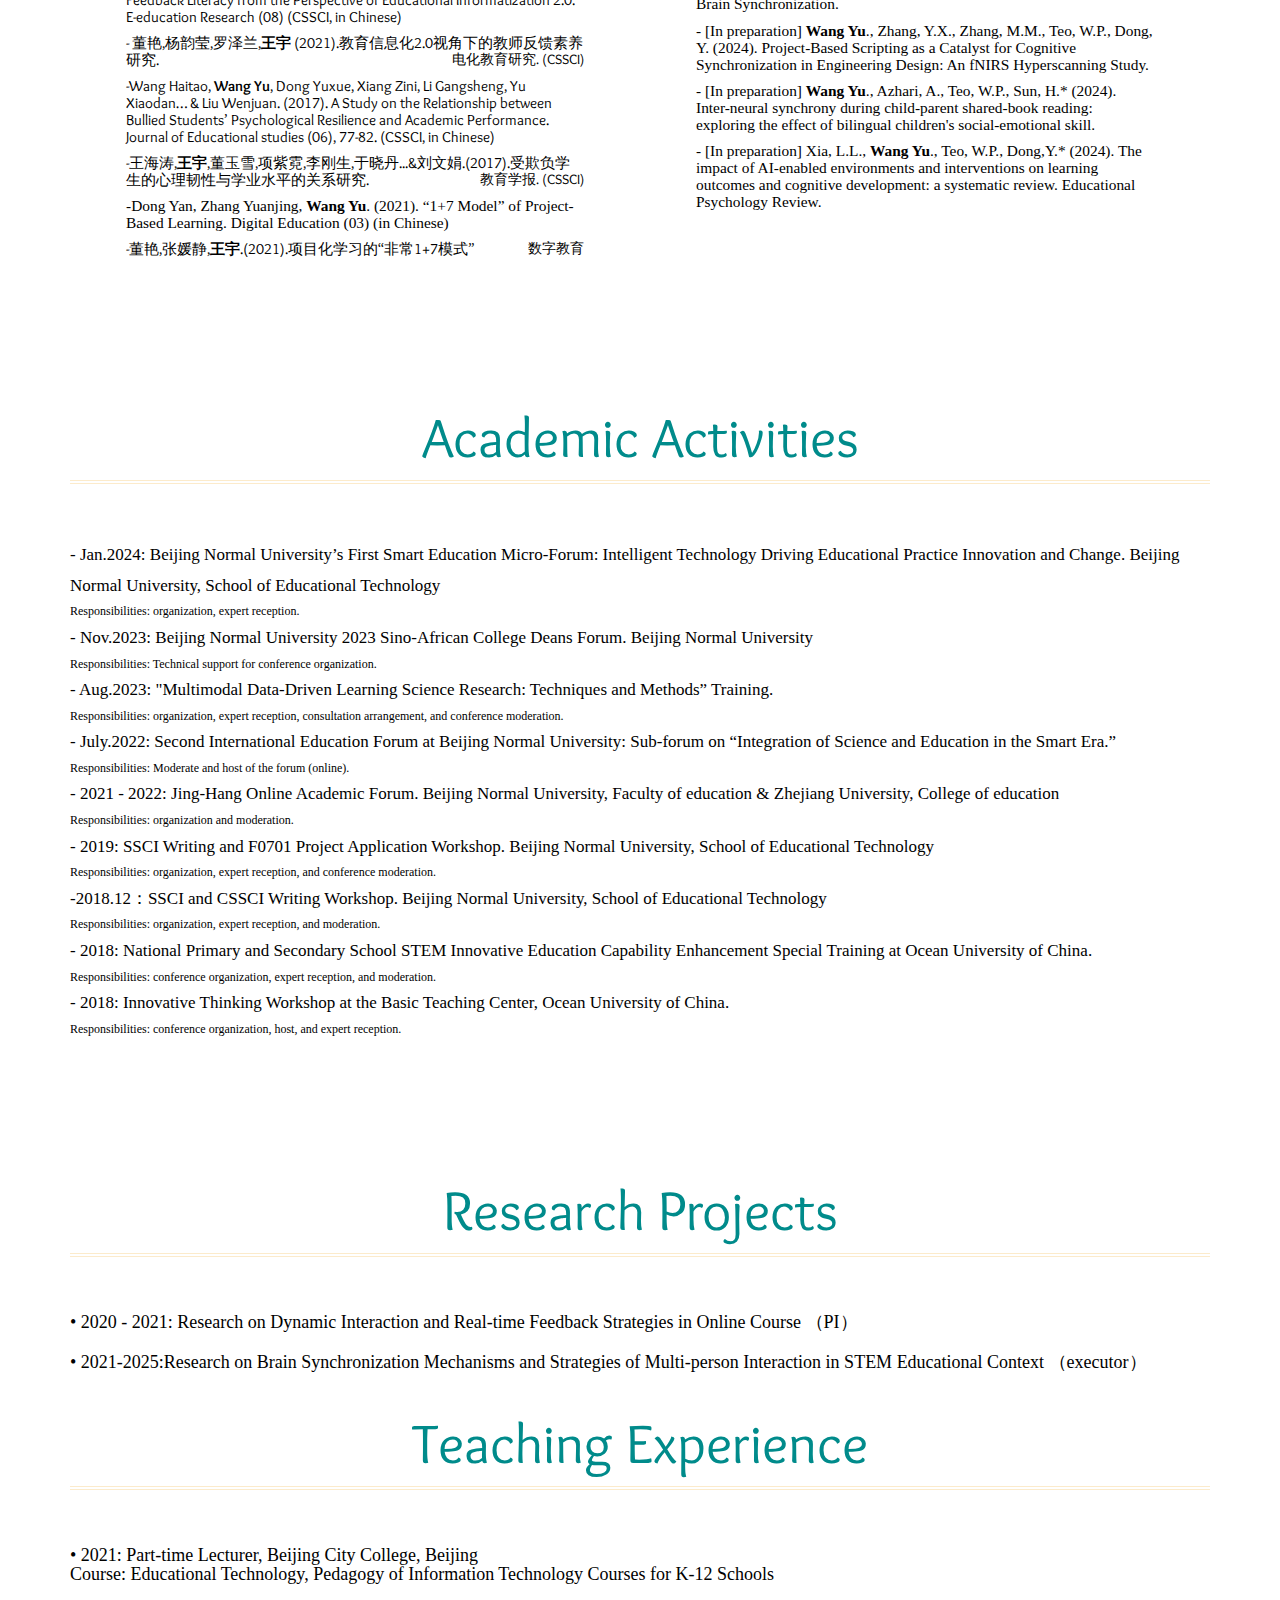
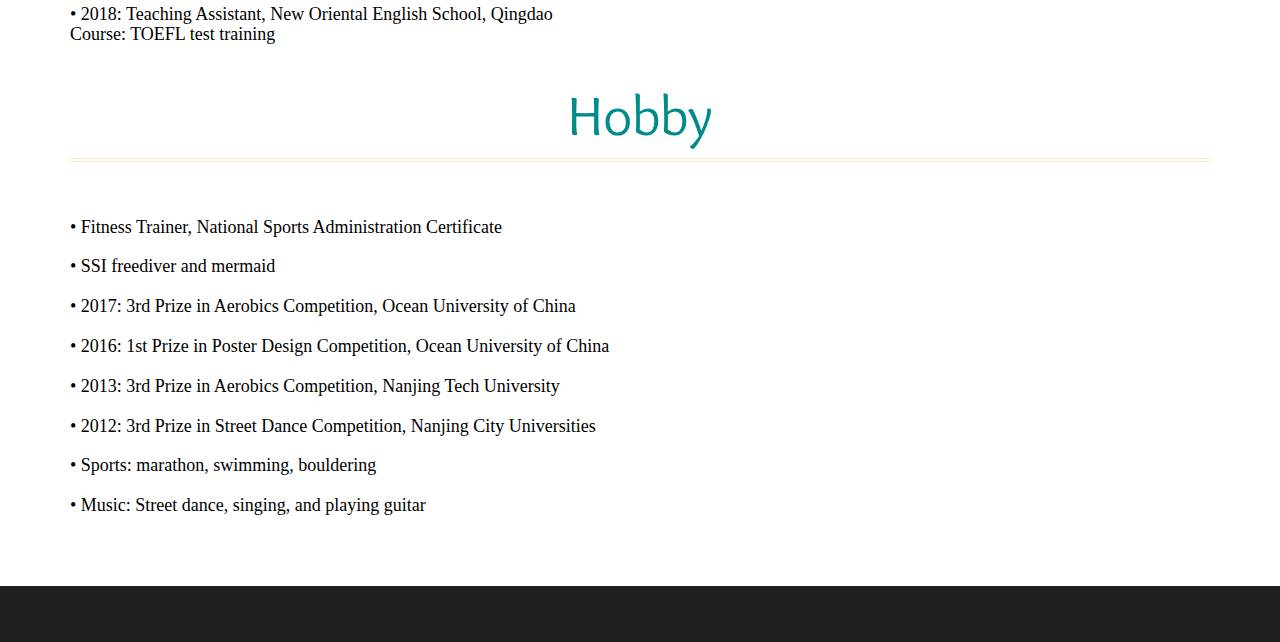
==== commit 811aed0e: "Add files via upload" ====
--- a/index.html
+++ b/index.html
@@ -1,616 +1,422 @@
-<!DOCTYPE html>
-<html>
-<head>
-<title>Wang Yu</title>
-<!--mobile apps-->
-<meta name="viewport" content="width=device-width, initial-scale=1">
-<meta http-equiv="Content-Type" content="text/html; charset=utf-8" />
-<meta name="keywords" content="" />
-<script type="application/x-javascript"> addEventListener("load", function() { setTimeout(hideURLbar, 0); }, false); function hideURLbar(){ window.scrollTo(0,1); } </script>
-<!--mobile apps-->
-<!--Custom Theme files-->
-<link href="css/bootstrap.css" type="text/css" rel="stylesheet" media="all">
-<link href="css/style.css" type="text/css" rel="stylesheet" media="all">
-<link rel="stylesheet" href="css/swipebox.css">
-<!--//Custom Theme files-->
-<!--js-->
-<script src="js/jquery-1.11.1.min.js"></script> 
-<!-- //js -->
-<!--web-fonts-->
-<link href='http://fonts.useso.com/css?family=Overlock:400,400italic,700,700italic,900,900italic' rel='stylesheet' type='text/css'>
-<link href='http://fonts.useso.com/css?family=Roboto+Condensed:400,300,300italic,400italic,700,700italic' rel='stylesheet' type='text/css'>
-<!--//web-fonts-->
-<!--start-smooth-scrolling-->
-<script type="text/javascript" src="js/move-top.js"></script>
-<script type="text/javascript" src="js/easing.js"></script>	
-<script type="text/javascript">
-		jQuery(document).ready(function($) {
-			$(".scroll").click(function(event){		
-				event.preventDefault();
-				$('html,body').animate({scrollTop:$(this.hash).offset().top},1000);
-			});
-		});
-</script>
-<!--//end-smooth-scrolling-->
-</head>
-<body>
-	<!--banner-->
-	<div id="home" class="banner">
-		<div class="banner-info">
-			<div class="container">
-				<div class="col-md-4 header-left">
-					<img src="images/img01.jpg" alt=""/>
-				</div>
-				<div class="col-md-8 header-right"  style="font-family: 'Times New Roman';">
-					<h2>Hello</h2>
-					<h1>王宇</h1>
-					<h6>Fergie</h6>
-					<a href="./index2.html"><span>Language</span></a>
-					<ul class="address">
-						<li>
-							<ul class="address-text">
-								<li><b>出生年月 </b></li>
-								<li>1992.7.30</li>
-							</ul>
-						</li>
-						<li>
-							<ul class="address-text">
-								<li><b>联系电话 </b></li>
-								<li>+86 18661427730</li>
-							</ul>
-						</li>
-						<li>
-							<ul class="address-text">
-								<li><b>学历 </b></li>
-								<li>博士（2024.6毕业），北京师范大学</li>
-							</ul>
-						</li>
-						<li>
-							<ul class="address-text">
-								<li><b>E-MAIL </b></li>
-								<li>fergie_w@163.com</li>
-							</ul>
-						</li>
-						<li>
-							<ul class="address-text">
-								<li><b>研究专长 </b></li>
-								<li>教育认知神经科学，人工智能教育应用，STEM教育，协作学习</li>
-							</ul>
-						</li>
-					</ul>
-				</div>
-				<div class="clearfix"> </div>
-			</div>
-		</div>
-	</div>
-	<!--//banner-->
-	<!--top-nav-->
-	<div class="top-nav wow">
-		<div class="container">
-			<div class="navbar-header logo">
-				<button type="button" class="navbar-toggle collapsed" data-toggle="collapse" data-target="#bs-example-navbar-collapse-1">
-					Menu
-				</button>
-			</div>
-			<!-- Collect the nav links, forms, and other content for toggling -->
-			<div class="collapse navbar-collapse" id="bs-example-navbar-collapse-1">
-				<div class="menu">
-					<ul class="nav navbar">
-						<li><a href="#about" class="scroll">About</a></li>
-						<li><a href="#work" class="scroll">Educational Experience</a></li>
-						<li><a href="#education" class="scroll">Visiting Study Experience</a></li>
-						<li><a href="#skills" class="scroll">Publications</a></li>
-						<li><a href="#projects" class="scroll">Research Projects</a></li>
-						<li><a href="#contact" class="scroll">Academic Activities</a></li>
-					</ul>
-					<div class="clearfix"> </div>
-				</div>
-			</div>
-		</div>
-	</div>	
-	<!--//top-nav-->
-	<!--about-->
-	<div id="about" class="about">
-		<div class="container">
-			<h3 class="title"> About Me</h3>
-			<div class="col-md-8 about-left">
-				<p>王宇，现为北京师范大学教育学部教育技术学院博士生，北京师范大学与新加坡南洋理工大学联合培养博士。</p>
-				<p>研究方向主要包括教育认知神经科学，STEM 教育，协作学习与人工智能教育应用。擅长利用神经影像学设备(fNIRS)开展脑扫描实验来研究不同场景下个体及群体的学习过程和认知发展，并长期致力于研究 STEM 教育情境下的多人同伴互动、学习投入、项目化教学等主题。此外，在多项国际合作研究项目中，利用学习分析技术和多模态生理反馈技术探索 AI 支持下的协作学习、儿童发展和语言学习领域的科学研究问题。</p>
-			</div>
-			<div class="col-md-4 about-right">
-				<ul>
-					<h5>专业服务</h5>
-					<li><span class="glyphicon glyphicon-menu-right"></span>2022年至今:中国科学院学习科学研究会会员。</li>
-					<!-- <li><span class="glyphicon glyphicon-menu-right"></span> 2018：中国海洋大学优秀研究生</li>
-					<li><span class="glyphicon glyphicon-menu-right"></span> 2017：中国海洋大学硕士一等奖学金(硕士生)</li>
-					<li><span class="glyphicon glyphicon-menu-right"></span> 2013：江苏省高校境外交流奖学金：杜克大学交流项目</li>
-					<li><span class="glyphicon glyphicon-menu-right"></span> 2012-2014：南京工业大学：二等、三等奖学金 </li> -->
-				</ul>
-				<div class="clearfix"> </div>
-			</div>
-			<div class="clearfix"> </div>
-		</div>
-	</div>
-	<!--//about-->
-	<!--work-experience-->
-	<div id="work" class="work" style="background-color: #fff;">
-		<div class="container">
-			<h3 class="title">Educational Experience</h3>
-			<div class="work-info"> 
-				<div class="col-md-6 work-left"> 
-					<h4>2019 - 至今 </h4>
-				</div>
-				<div class="col-md-6 work-right"> 
-					<h5><span class="glyphicon glyphicon-briefcase"> </span> 北京师范大学</h5>
-					<p>教育技术学院，教育技术学，博士 (导师：董艳教授) </p>
-					<p>(导师：董艳 教授) </p>
-				</div>
-				<div class="clearfix"> </div>
-			</div>
-			<div class="work-info"> 
-				<div class="col-md-6 work-left"> 
-					<h4>2016 - 2018 </h4>
-				</div>
-				<div class="col-md-6 work-right"> 
-					<h5><span class="glyphicon glyphicon-briefcase"> </span> 中国海洋大学</h5>
-					<p>基础教学中心，现代教育技术，教育硕士 </p>
-					<p>(导师：王海涛 教授) </p>
-				</div>
-				<div class="clearfix"> </div>
-			</div>
-			<div class="work-info"> 
-				<div class="col-md-6 work-left"> 
-					<h4>2011 - 2015 </h4>
-				</div>
-				<div class="col-md-6 work-right"> 
-					<h5><span class="glyphicon glyphicon-briefcase"> </span> 南京工业大学</h5>
-					<p>电气工程与控制科学学院，自动化，工学学士 </p>
-					<p>(导师：程明 副教授) </p>
-				</div>
-				<div class="clearfix"> </div>
-			</div>
-		</div>
-	</div>
-	<!--//work-experience-->
-	<!--education-->
-	<div id="education" class="education">
-		<div class="container">
-			<h3 class="title">Visiting Study Experience</h3>
-			<div class="work-info"> 
-				<div class="col-md-6 work-left"> 
-					<h4>2022.2-2023.3</h4>
-				</div>
-				<div class="col-md-6 work-right"> 
-					<h5><span class="glyphicon glyphicon-education"> </span> 新加坡南洋理工大学</h5>
-					<p>国立教育学院 联合培养博士 CSC国家留学基金委资助</p>
-					<p>（导师：Teo Wei Peng）</p>
-				</div>
-				<div class="clearfix"> </div>
-			</div>
-			<div class="work-info"> 
-				<div class="col-md-6 work-left"> 
-					<h4>2021.9-2021.12</h4>
-				</div>
-				<div class="col-md-6 work-right"> 
-					<h5><span class="glyphicon glyphicon-education"> </span> 浙江大学</h5>
-					<p>教育学院 访问博士生</p>
-					<p>（导师：翟雪松研究员）</p>
-				</div>
-				<div class="clearfix"> </div>
-			</div>
-			<div class="work-info"> 
-				<div class="col-md-6 work-left"> 
-					<h4>2014.6-2014.8</h4>
-				</div>
-				<div class="col-md-6 work-right"> 
-					<h5><span class="glyphicon glyphicon-education"> </span> 美国杜克大学</h5>
-					<p>全球人文与社会比较研究 </p>
-					<p>江苏省高校境外交流奖学金资助 </p>
-				</div>
-				<div class="clearfix"> </div>
-			</div>
-		</div>
-	</div>
-	<!--//education-->
-	<!--skills-->
-	<div id="skills" class="skills" style="background: white; color: black;">
-		<div class="container">
-			<h3 class="title">Publications</h3>
-			<div class="skills-info">
-				<div class="col-md-6 bar-grids">
-					<h6 style="font-family: 'Times New Roman'; color: black;">-<b>Wang Yu</b>,Dong, Y. *, Leuk, J.S., Zhai, X.S., Xu, C., Fu, Y., Teo, W.P. (2024). The role of functional near-infrared spectroscopy hyperscanning for education-based collaborative research: A systematic review.<span> Educational Psychology Review(SSCI,IF: 10.1) </span></h6>
-<br>
-					<h6 style="font-family: 'Times New Roman';color: black;">-Lin, L., Zhou, D.H., Hu, X.Y., Wang, J.Y.* & <b>Wang Yu</b>.*(2024) Multiple factors drive the development of scientific thinking in urban primary school students of China: FsQCA Analysis Based on the Ecological Systems Theory. <br> <span> Education and Urban Society(SSCI, IF: 1.20,co-corresponding) </span></h6>
-<br>
-					<h6 style="font-family: 'Times New Roman';color: black;">-Younas, M., Dong, Y., Menhas, R., Li, X., <b>Wang Yu</b>.,& Noor, U. (2023). Alleviating the Effects of the COVID-19 Pandemic on the Physical, Psychological Health, and Wellbeing of Students: Coping Behavior as a Mediator.<span> Psychology Research and Behavior Management(SSCI, IF: 3.97) </span></h6>
-<br>
-					<h6 style="font-family: 'Times New Roman';color: black;">-Yang, Y., Luo, Z., Dong, Y., Kurup, P. M., & <b>Wang Yu</b>.(2023). Towards a new paradigm: the development and validation of a scale to explore technology-enhanced feedback literacy among primary and secondary school teachers. <span> Educational technology research and development(SSCI, IF: 5.58) </span></h6>
-		<br>		
-		
-							
-			<!-- <h6 style="font-family: 'Times New Roman';color: black;">- <b>Wang Yu</b>, Chen Chen, Yang Yunying, Zheng Yafeng, & Dong Yan.  (2022). Research Analysis and Future Prospects of the Cognitive Neural Mechanism of Peer Interaction. E-education Research (02), 26-33. (CSSCI, in Chinese) </span></h6> -->
-							<h6 style="color: black;">- <b>王宇</b>, 陈晨, 杨韵莹, 郑娅峰, 董艳.  (2022). 同伴互动的认知神经机制研究分析与未来展望. <span> 电化教育研究. (CSSCI) </span></h6>
-			<!-- <h6 style="color: black;">-Dong Yan, Yang Yunying, Luo Zelan, <b>Wang Yu</b> (2021). Study on Teacher Feedback Literacy from the Perspective of Educational Informatization 2.0. E-education Research (08) (CSSCI, in Chinese) </span></h6> -->
-							<h6 style="color: black;">- 董艳,杨韵莹,罗泽兰,<b>王宇</b> (2021).教育信息化2.0视角下的教师反馈素养研究.<span> 电化教育研究. (CSSCI) </span></h6>
-			<!-- <h6 style="color: black;">-Wang Haitao, <b>Wang Yu</b>, Dong Yuxue, Xiang Zini, Li Gangsheng, Yu Xiaodan… & Liu Wenjuan. (2017). A Study on the Relationship between Bullied Students’ Psychological Resilience and Academic Performance. Journal of Educational studies (06), 77-82. (CSSCI, in Chinese)</span></h6> -->
-							<h6 style="color: black;">-王海涛,<b>王宇</b>,董玉雪,项紫霓,李刚生,于晓丹...&刘文娟.(2017).受欺负学生的心理韧性与学业水平的关系研究.<span> 教育学报. (CSSCI) </span></h6>
-			<!-- <h6 style="font-family: 'Times New Roman';color: black;">-Dong Yan, Zhang Yuanjing, <b>Wang Yu</b>. (2021). “1+7 Model” of Project-Based Learning. Digital Education (03) (in Chinese) </span></h6> -->
-							<h6 style="color: black;">-董艳,张媛静,<b>王宇</b>.(2021).项目化学习的“非常1+7模式”<span> 数字教育 </span></h6>
-							<h6 style="font-family: 'Times New Roman';color: black;">-[Conference] <b>Wang Yu</b>., Zhang, Y.X., Zhang, M.M., Teo, W.P., Dong, Y. * (2024). Which collaborative behavior can enhance inter-brain synchronization and group performance during STEM problem-solving? A fNIRS hypersanning Study. International Society of the learning science (ISLS 2024), Buffalo, USA. (Oral presentation) </span></h6>
-							
-								
-				</div>
-				<div class="col-md-6 bar-grids">
-					<h6 style="font-family: 'Times New Roman';color: black;">- [Conference] <b>Wang Yu</b>., Dong, Y.* (2021). How to design and execute project-based learning in mathematics classroom. CTRAS: the Classroom Teaching Research for All Students (CTRAS2021) Conference. (Oral presentation) </span></h6>                        
-					<h6 style="font-family: 'Times New Roman';color: black;">- [Conference] <b>Wang Yu</b>., He, J.Y., Dong, Y.*(2020). How to Cultivate Students’ Marine Literacy? A Research in the Ocean STEAM Curriculum System. 2nd International Conference on Education, Greece. (Oral presentation)</span></h6>
-					<h6 style="font-family: 'Times New Roman';color: black;">- [Conference] He, JY., <b>Wang Yu</b>., Dong, Y.* (2021). Research on Career-oriented STEM Curriculum Design Strategy. STEM 2021: the 6th International STEM in Education Conference.  Vancouver, Canada.</span></h6>
-          
-
-          <h6 style="font-family: 'Times New Roman';color: black;">- [In preparation] <b>Wang Yu</b>., Zhang, M.M., Zhang, Y.X., Teo, W.P., Xu, C., Li, J.H., Dong, Y.* (2024). Which collaborative behavior can enhance inter-brain synchronization and group performance during STEM problem-solving? A fNIRS hypersanning Study. </span></h6>
-
-          <h6 style="font-family: 'Times New Roman';color: black;">- [In preparation] <b>Wang Yu</b>., Dong, Y., Zhang, Y.X., Teo, W.P., Xu, Chang., Li, J.H., Zhang, M.M.*(2024) Is collaboration necessary for engineering design in the context of STEM education? A fNIRS hypersanning study. Cortex. </span></h6>
-
-          <h6 style="font-family: 'Times New Roman';color: black;">- [In preparation] <b>Wang Yu</b>., Zhang, M.M., Zhang, Y.X., Teo, W.P., Dong, Y.* (2024). The Impact of cognitive engagement on dual Engineering Design: Task Performance Mediation by Scaffolding and Interpersonal Brain Synchronization.  </span></h6>
-
-          <h6 style="font-family: 'Times New Roman';color: black;">- [In preparation] <b>Wang Yu</b>., Zhang, Y.X., Zhang, M.M., Teo, W.P., Dong, Y. (2024). Project-Based Scripting as a Catalyst for Cognitive Synchronization in Engineering Design: An fNIRS Hyperscanning Study.  </span></h6>
-
-          <h6 style="font-family: 'Times New Roman';color: black;">- [In preparation] <b>Wang Yu</b>., Azhari, A., Teo, W.P., Sun, H.* (2024). Inter-neural synchrony during child-parent shared-book reading: exploring the effect of bilingual children's social-emotional skill.  </span></h6>
-					<h6 style="font-family: 'Times New Roman';color: black;">- [In preparation] Xia, L.L., <b>Wang Yu</b>., Teo, W.P., Dong,Y.* (2024). The impact of AI-enabled environments and interventions on learning outcomes and cognitive development: a systematic review. Educational Psychology Review.  </span></h6>
-				</div>
-				<div class="clearfix"> </div>
-			</div>
-		</div>
-	</div>
-	<!--//education-->
-	<!--portfolio-->
-	<div id="projects" class="portfolio">
-		<div class="container">
-			<h3 class="title wow zoomInLeft animated" data-wow-delay=".5s">My Projects</h3>
-			<div class="sap_tabs">			
-				<div id="horizontalTab" style="display: block; width: 100%; margin: 0px;">
-					<ul class="resp-tabs-list wow fadeInUp animated" data-wow-delay=".7s">
-						<li class="resp-tab-item"><span>Research Projects</span></li>
-						<li class="resp-tab-item"><span>Hobby</span></li>
-						<li class="resp-tab-item"><span>Teaching Experience</span></li>				
-					</ul>	
-					<div class="clearfix"> </div>	
-					<div class="resp-tabs-container">
-						<div class="tab-1 resp-tab-content">
-							<div class="tab_img">
-								<h3 style="font-size: 18px;">• 2020-2021: 北京师范大学教育学部学生科研基金项目：网络教学的动态交互与
-									实时反馈策略研究<span> （主持）</span></h3>
-									
-									<br>
-								<!-- <div class="col-md-4 portfolio-grids">
-									<div class="grid">
-										<a href="./images/blak.jpg" class="swipebox" title="Lorem ipsum dolor sit amet, consectetur adipiscing elit. Duis maximus tortor diam, ac lobortis justo rutrum quis. Praesent non purus fermentum, eleifend velit non">
-											<img src="./images/blak.jpg" alt="" class="img-responsive" />
-											<div class="figcaption">
-												<h3 style="font-size: 18px;">2020 - 2021: 北京师范大学教育学部学生科研基金项目：网络教学的动态交互与
-													实时反馈策略研究<span> （主持）</span></h3>
-												<p>Sarah likes to watch clouds. She's quite depressed.</p>
-											</div>
-										</a>	
-									</div>
-								</div> -->
-								<h3 style="font-size: 18px;">• 2021-2025: 国家自然科学基金(面上): STEM 教育情境下同伴互动的脑协同机
-									制与策略研究<span>（参与）</span></h3>
-									<p></p>
-								<!-- <div class="col-md-4 portfolio-grids">
-									<div class="grid effect-sarah">
-										<a href="images/blak.jpg" class="swipebox" title="Lorem ipsum dolor sit amet, consectetur adipiscing elit. Duis maximus tortor diam, ac lobortis justo rutrum quis. Praesent non purus fermentum, eleifend velit non">
-											<img src="images/blak.jpg" alt="" class="img-responsive" />
-											<div class="figcaption">
-												<h3 style="font-size: 18px;">2021-2025: 国家自然科学基金(面上): STEM 教育情境下同伴互动的脑协同机
-													制与策略研究<span>（参与）</span></h3>
-												<p>Sarah likes to watch clouds. She's quite depressed.</p>
-											</div>
-										</a>	
-									</div>
-								</div> -->
-								<!-- <h3 style="font-size: 18px;">2022.2 - 2023.3：CSC 资助联合培养博士：新加坡南洋理工大学 国立教育学
-									院学习科学研究中心, 运动科学与体育教育系<span> （参与）</span></h3>
-									<p></p> -->
-								<!-- <div class="col-md-4 portfolio-grids">
-									<div class="grid">
-										<a href="images/blak.jpg" class="swipebox" title="Lorem ipsum dolor sit amet, consectetur adipiscing elit. Duis maximus tortor diam, ac lobortis justo rutrum quis. Praesent non purus fermentum, eleifend velit non">
-											<img src="images/blak.jpg" alt="" class="img-responsive" />
-											<div class="figcaption">
-												<h3 style="font-size: 18px;">2022.2 - 2023.3：CSC 资助联合培养博士：新加坡南洋理工大学 国立教育学
-													院学习科学研究中心, 运动科学与体育教育系<span> （参与）</span></h3>
-												<p>Sarah likes to watch clouds. She's quite depressed.</p>
-											</div>
-										</a>	
-									</div>
-								</div> -->
-								<!-- <h3 style="font-size: 18px;"> 2022-present:Supporting Collaborative Learning with Individual 
-									Preparation and Group Awareness: A Multi-Modal Learning Analytics 
-									Study<span> （参与）</span></h3>
-									<p></p> -->
-								<!-- <div class="col-md-4 portfolio-grids">
-									<div class="grid">
-										<a href="images/blak.jpg" class="swipebox" title="Lorem ipsum dolor sit amet, consectetur adipiscing elit. Duis maximus tortor diam, ac lobortis justo rutrum quis. Praesent non purus fermentum, eleifend velit non">
-											<img src="images/blak.jpg" alt="" class="img-responsive" />
-											<div class="figcaption">
-												<h3 style="font-size: 18px;"> 2022-present:Supporting Collaborative Learning with Individual 
-													Preparation and Group Awareness: A Multi-Modal Learning Analytics 
-													Study<span> （参与）</span></h3>
-												<p>Sarah likes to watch clouds. She's quite depressed.</p>
-											</div>
-										</a>	
-									</div>
-								</div> -->
-								<!-- <h3 style="font-size: 18px;">2022-present: A study on Children's Home ICT Use on their Language 
-									and Development<span> （参与）</span></h3>
-									<p></p> -->
-								<!-- <div class="col-md-4 portfolio-grids">
-									<div class="grid">
-										<a href="images/blak.jpg" class="swipebox" title="Lorem ipsum dolor sit amet, consectetur adipiscing elit. Duis maximus tortor diam, ac lobortis justo rutrum quis. Praesent non purus fermentum, eleifend velit non">
-											<img src="images/blak.jpg" alt="" class="img-responsive" />
-											<div class="figcaption">
-												<h3 style="font-size: 18px;">2022-present: A study on Children's Home ICT Use on their Language 
-													and Development<span> （参与）</span></h3>
-												<p>Sarah likes to watch clouds. She's quite depressed.</p>
-											</div>
-										</a>	
-									</div>
-								</div> -->
-								<!-- <h3 style="font-size: 18px;"> 2023-present: Promoting high-quality shard book reading at home 
-									in Singapore.<span> （参与）</span></h3>
-								<p></p> -->
-								<!-- <div class="col-md-4 portfolio-grids">
-									<div class="grid">
-										<a href="images/blak.jpg" class="swipebox" title="Lorem ipsum dolor sit amet, consectetur adipiscing elit. Duis maximus tortor diam, ac lobortis justo rutrum quis. Praesent non purus fermentum, eleifend velit non">
-											<img src="images/blak.jpg" alt="" class="img-responsive" />
-											<div class="figcaption">
-												<h3 style="font-size: 18px;"> 2023-present: Promoting high-quality shard book reading at home 
-													in Singapore.<span> （参与）</span></h3>
-												<p>Sarah likes to watch clouds. She's quite depressed.</p>
-											</div>
-										</a>	
-									</div>
-								</div> -->
-								<!-- <h3 style="font-size: 18px;">2023-present: Combining epistemic network analysis with fNIRS 
-									hyperscanning: characterizing behavioral and cognitive engagement 
-									during STEM collaboration.<span> （参与）</span></h3>
-								<p></p> -->
-								<!-- <div class="col-md-4 portfolio-grids">
-									<div class="grid">
-										<a href="images/blak.jpg" class="swipebox" title="Lorem ipsum dolor sit amet, consectetur adipiscing elit. Duis maximus tortor diam, ac lobortis justo rutrum quis. Praesent non purus fermentum, eleifend velit non">
-											<img src="images/blak.jpg" alt="" class="img-responsive" />
-											<div class="figcaption">
-												<h3 style="font-size: 18px;">2023-present: Combining epistemic network analysis with fNIRS 
-													hyperscanning: characterizing behavioral and cognitive engagement 
-													during STEM collaboration.<span> （参与）</span></h3>
-												<p>Sarah likes to watch clouds. She's quite depressed.</p>
-											</div>
-										</a>	
-									</div>
-								</div> -->
-								
-								<div class="clearfix"> </div>
-							</div>
-						</div>
-						<div class="tab-1 resp-tab-content">
-							<div class="tab_img">
-								<h3 style="font-size: 18px;">• 健身教练，国家体育局证书</h3>
-								<br>
-								<!-- <div class="col-md-4 portfolio-grids">
-									<div class="grid">
-										<a href="images/g5.jpg" class="swipebox" title="Lorem ipsum dolor sit amet, consectetur adipiscing elit. Duis maximus tortor diam, ac lobortis justo rutrum quis. Praesent non purus fermentum, eleifend velit non">
-											<img src="images/g5.jpg" alt="" class="img-responsive" />
-											<div class="figcaption">
-												<h3 style="font-size: 18px;">• 健身教练，国家体育局证书</h3>
-												<p>Sarah likes to watch clouds. She's quite depressed.</p>
-											</div>
-										</a>	
-									</div>
-								</div> -->
-								<h3 style="font-size: 18px;">• SSI 自由潜水员和美人鱼</h3>
-								<br>
-								<!-- <div class="col-md-4 portfolio-grids">
-									<div class="grid">
-										<a href="images/g6.jpg" class="swipebox" title="Lorem ipsum dolor sit amet, consectetur adipiscing elit. Duis maximus tortor diam, ac lobortis justo rutrum quis. Praesent non purus fermentum, eleifend velit non">
-											<img src="images/g6.jpg" alt="" class="img-responsive" />
-											<div class="figcaption">
-												<h3 style="font-size: 18px;">My<span> Project</span></h3>
-												<p>Sarah likes to watch clouds. She's quite depressed.</p>
-											</div>
-										</a>	
-									</div>
-								</div> -->
-								<h3 style="font-size: 18px;">• 2017年：中国海洋大学健美操比赛三等奖</h3>
-								<br>
-								<!-- <div class="col-md-4 portfolio-grids">
-									<div class="grid">
-										<a href="images/g7.jpg" class="swipebox" title="Lorem ipsum dolor sit amet, consectetur adipiscing elit. Duis maximus tortor diam, ac lobortis justo rutrum quis. Praesent non purus fermentum, eleifend velit non">
-											<img src="images/g7.jpg" alt="" class="img-responsive" />
-											<div class="figcaption">
-												<h3 style="font-size: 18px;">My<span> Project</span></h3>
-												<p>Sarah likes to watch clouds. She's quite depressed.</p>
-											</div>
-										</a>	
-									</div>
-								</div> -->
-								<h3 style="font-size: 18px;">• 2016年：中国海洋大学海报设计大赛一等奖</h3>
-								<br>
-								<h3 style="font-size: 18px;">• 2013年：南京工业大学健美操比赛三等奖</h3>
-								<br>
-								<h3 style="font-size: 18px;">• 2012年：南京市高校街舞比赛三等奖</h3>
-								<br>
-								<h3 style="font-size: 18px;">• 运动：马拉松、游泳、抱石</h3>
-								<br>
-								<h3 style="font-size: 18px;">• 音乐：街舞、唱歌、弹吉他</h3>
-								<br>
-								<div class="clearfix"> </div>
-							</div>
-						</div>
-						<div class="tab-1 resp-tab-content">
-							<div class="tab_img">
-								<h3 style="font-size: 18px;">• 2021年：北京城市学院兼职讲师，北京
-									课程：教育技术、K-12 学校信息技术课程教学法</h3>
-								<br>
-								<!-- <div class="col-md-4 portfolio-grids">
-									<div class="grid">
-										<a href="images/g3.jpg" class="swipebox" title="Lorem ipsum dolor sit amet, consectetur adipiscing elit. Duis maximus tortor diam, ac lobortis justo rutrum quis. Praesent non purus fermentum, eleifend velit non">
-											<img src="images/g3.jpg" alt="" class="img-responsive" />
-											<div class="figcaption">
-												<h3 style="font-size: 18px;">My<span> Project</span></h3>
-												<p>Sarah likes to watch clouds. She's quite depressed.</p>
-											</div>
-										</a>	
-									</div>
-								</div> -->
-								<h3 style="font-size: 18px;">• 2018年：青岛新东方英语学校助教
-									课程：托福考试培训</h3>
-								<br>
-								<!-- <div class="col-md-4 portfolio-grids">
-									<div class="grid">
-										<a href="images/g1.jpg" class="swipebox" title="Lorem ipsum dolor sit amet, consectetur adipiscing elit. Duis maximus tortor diam, ac lobortis justo rutrum quis. Praesent non purus fermentum, eleifend velit non">
-											<img src="images/g1.jpg" alt="" class="img-responsive" />
-											<div class="figcaption">
-												<h3 style="font-size: 18px;">My<span> Project</span></h3>
-												<p>Sarah likes to watch clouds. She's quite depressed.</p>
-											</div>
-										</a>	
-									</div>
-								</div> -->
-								
-								<!-- <div class="col-md-4 portfolio-grids">
-									<div class="grid">
-										<a href="images/g9.jpg" class="swipebox" title="Lorem ipsum dolor sit amet, consectetur adipiscing elit. Duis maximus tortor diam, ac lobortis justo rutrum quis. Praesent non purus fermentum, eleifend velit non">
-											<img src="images/g9.jpg" alt="" class="img-responsive" />
-											<div class="figcaption">
-												<h3 style="font-size: 18px;">My<span> Project</span></h3>
-												<p>Sarah likes to watch clouds. She's quite depressed.</p>
-											</div>
-										</a>	
-									</div>
-								</div> -->
-								<div class="clearfix"> </div>
-							</div>
-						</div>
-						<div class="tab-1 resp-tab-content">
-							<div class="tab_img">
-								<div class="col-md-4 portfolio-grids">
-									<div class="grid">
-										<a href="images/g2.jpg" class="swipebox" title="Lorem ipsum dolor sit amet, consectetur adipiscing elit. Duis maximus tortor diam, ac lobortis justo rutrum quis. Praesent non purus fermentum, eleifend velit non">
-											<img src="images/g2.jpg" alt="" class="img-responsive" />
-											<div class="figcaption">
-												<h3 style="font-size: 18px;">My<span> Project</span></h3>
-												<p>Sarah likes to watch clouds. She's quite depressed.</p>
-											</div>
-										</a>	
-									</div>
-								</div>
-								<div class="col-md-4 portfolio-grids">
-									<div class="grid">
-										<a href="images/g4.jpg" class="swipebox" title="Lorem ipsum dolor sit amet, consectetur adipiscing elit. Duis maximus tortor diam, ac lobortis justo rutrum quis. Praesent non purus fermentum, eleifend velit non">
-											<img src="images/g4.jpg" alt="" class="img-responsive" />
-											<div class="figcaption">
-												<h3 style="font-size: 18px;">My<span> Project</span></h3>
-												<p>Sarah likes to watch clouds. She's quite depressed.</p>
-											</div>
-										</a>	
-									</div>
-								</div>
-								<div class="col-md-4 portfolio-grids">
-									<div class="grid">
-										<a href="images/g8.jpg" class="swipebox" title="Lorem ipsum dolor sit amet, consectetur adipiscing elit. Duis maximus tortor diam, ac lobortis justo rutrum quis. Praesent non purus fermentum, eleifend velit non">
-											<img src="images/g8.jpg" alt="" class="img-responsive" />
-											<div class="figcaption">
-												<h3 style="font-size: 18px;">My<span> Project</span></h3>
-												<p>Sarah likes to watch clouds. She's quite depressed.</p>
-											</div>
-										</a>	
-									</div>
-								</div>
-								<div class="clearfix"> </div>
-							</div>
-						</div>
-					</div>
-				</div>
-			</div>
-			<!--ResponsiveTabs-->
-			<script src="js/easyResponsiveTabs.js" type="text/javascript"></script>
-			<script type="text/javascript">
-				$(document).ready(function () {
-					$('#horizontalTab').easyResponsiveTabs({
-						type: 'default', //Types: default, vertical, accordion           
-						width: 'auto', //auto or any width like 600px
-						fit: true   // 100% fit in a container
-					});
-				});		
-			</script>
-			<!--//ResponsiveTabs-->
-			<!-- swipe box js -->
-			<script src="js/jquery.swipebox.min.js"></script> 
-				<script type="text/javascript">
-					jQuery(function($) {
-						$(".swipebox").swipebox();
-					});
-			</script>
-			<!-- //swipe box js -->
-		</div>
-	</div>
-	<!--//portfolio-->
-	<!--contact -->
-	<div class="welcome contact" id="contact" style="background-color: #fff;">
-		<div class="container">
-			<h3 class="title">Academic Activities</h3>
-			<div class="skills-info">
-				<div  style="padding-left: 0px;">
-					<p style="font-size: 25px;color: black;">-2024.1：北京师范大学第一届智慧教育微论坛（北京师范大学教育技术学院）</p>
-					<p style="font-size: 18px;color: black;">负责工作：专家接待，会务工作</p>
-					<p style="font-size: 25px;color: black;">-2023.11：中非校长论坛（北京师范大学教育学部）</p>
-					<p style="font-size: 18px;color: black;">负责工作：演讲课件播放的技术支持</p>
-					<p style="font-size: 25px;color: black;">-2023.8：多模态数据驱动的学习科学研究：技术与方法（北京师范大学教育技术学院）</p>
-					<p style="font-size: 18px;color: black;">负责工作：会务组织，专家接待，主持，技术培训.</p>
-					<p style="font-size: 25px;color: black;">-2022. 7：第二届北京师范大学国际教育论坛分论坛：智能时代的科教融合</p>
-					<p style="font-size: 18px;color: black;">负责工作：主持</p>
-					<p style="font-size: 25px;color: black;">-2021-2022：京杭学术论坛（北京师范大学教育技术学院与浙江大学教育学院）</p>
-					<p style="font-size: 18px;color: black;">负责工作：主持，会务</p>
-					<p style="font-size: 25px;color: black;">-2019：对话 F0701 基金申请与 SSCI 学术论文写作工作坊（北京师范大学教育技
-						术学院）</p>
-					<p style="font-size: 18px;color: black;">负责工作：专家接待，主持，会务组织</p>
-					<p style="font-size: 25px;color: black;">-2018.12：CSSCI 对话 SSCI 论文写作工作坊（北京师范大学教育技术学院）</p>
-					<p style="font-size: 18px;color: black;">负责工作：专家接待，主持，会务组织</p>
-					<p style="font-size: 25px;color: black;">-2018：中小学教师 STEM 创新教育能力提升培训（中国海洋大学基础教学中心）</p>
-					<p style="font-size: 18px;color: black;">负责工作：专家接待，主持，会务组织</p>
-					<p style="font-size: 25px;color: black;">-2018：中小学教师好创新思维工作坊（中国海洋大学基础教学中心）</p>
-					<p style="font-size: 18px;color: black;">负责工作：专家接待，主持，会务组织</p>
-				</div>
-				
-			</div>
-		</div>
-	</div>
-	<!--//contact -->
-	<!--footer-->
-	<div class="footer">
-		<div class="container">
-			
-		</div>
-	</div>
-	<!--//footer-->
-	<!--smooth-scrolling-of-move-up-->
-	<script type="text/javascript">
-		$(document).ready(function() {
-		
-			var defaults = {
-				containerID: 'toTop', // fading element id
-				containerHoverID: 'toTopHover', // fading element hover id
-				scrollSpeed: 1200,
-				easingType: 'linear' 
-			};
-			
-			$().UItoTop({ easingType: 'easeOutQuart' });
-			
-		});
-	</script>
-	<!--//smooth-scrolling-of-move-up-->
-	<!-- Bootstrap core JavaScript
-    ================================================== -->
-    <!-- Placed at the end of the document so the pages load faster -->
-    <script src="js/bootstrap.js"></script>
-</body>
-</html>
+<!DOCTYPE html>
+<html>
+<head>
+<title>Wang Yu</title>
+<!--mobile apps-->
+<meta name="viewport" content="width=device-width, initial-scale=1">
+<meta http-equiv="Content-Type" content="text/html; charset=utf-8" />
+<meta name="keywords" content="" />
+<script type="application/x-javascript"> addEventListener("load", function() { setTimeout(hideURLbar, 0); }, false); function hideURLbar(){ window.scrollTo(0,1); } </script>
+<!--mobile apps-->
+<!--Custom Theme files-->
+<link href="css/bootstrap.css" type="text/css" rel="stylesheet" media="all">
+<link href="css/style.css" type="text/css" rel="stylesheet" media="all">
+<link rel="stylesheet" href="css/swipebox.css">
+<!--//Custom Theme files-->
+<!--js-->
+<script src="js/jquery-1.11.1.min.js"></script> 
+<!-- //js -->
+<!--web-fonts-->
+<link href='http://fonts.useso.com/css?family=Overlock:400,400italic,700,700italic,900,900italic' rel='stylesheet' type='text/css'>
+<link href='http://fonts.useso.com/css?family=Roboto+Condensed:400,300,300italic,400italic,700,700italic' rel='stylesheet' type='text/css'>
+<!--//web-fonts-->
+<!--start-smooth-scrolling-->
+<script type="text/javascript" src="js/move-top.js"></script>
+<script type="text/javascript" src="js/easing.js"></script>	
+<script type="text/javascript">
+		jQuery(document).ready(function($) {
+			$(".scroll").click(function(event){		
+				event.preventDefault();
+				$('html,body').animate({scrollTop:$(this.hash).offset().top},1000);
+			});
+		});
+</script>
+<!--//end-smooth-scrolling-->
+</head>
+<body>
+	<!--banner-->
+	<div id="home" class="banner">
+		<div class="banner-info">
+			<div class="container">
+				<div class="col-md-4 header-left">
+					<img src="images/img01.jpg" alt=""/>
+				</div>
+				<div class="col-md-8 header-right" style="font-family: 'Times New Roman';">
+					<h2 >Hello</h2>
+					<h1 style="font-family: 'Times New Roman';">Fergie Yu Wang PH.D.</h1>
+					<h6>王宇 博士</h6>
+					<a href="./index_Chinese.html"><span>中文</span></a>
+					<ul class="address">
+						<li>
+							<ul class="address-text">
+								<li><b>Tel </b></li>
+								<li>+86 18661427730</li>
+							</ul>
+						</li>
+						<li>
+							<ul class="address-text">
+								<li><b>Degree </b></li>
+								<li style="font-family: 'Times New Roman';">Ph.D. Beijing Normal University</li>
+							</ul>
+						</li>
+						<li>
+							<ul class="address-text">
+								<li><b>E-MAIL </b></li>
+								<li style="font-family: 'Times New Roman';">fergie_w@163.com</li>
+							</ul>
+						</li>
+						<li>
+							<ul class="address-text" style="font-family: 'Times New Roman';">
+								<li><b>Research Interest </b></li>
+								<li>Educational neuroscience, STEM education, AI-supported learning, Collaborative learning, Child development</li>
+							</ul>
+						</li>
+					</ul>
+				</div>
+				<div class="clearfix"> </div>
+			</div>
+		</div>
+	</div>
+	<!--//banner-->
+	<!--top-nav-->
+	<div class="top-nav wow">
+		<div class="container">
+			<div class="navbar-header logo">
+				<button type="button" class="navbar-toggle collapsed" data-toggle="collapse" data-target="#bs-example-navbar-collapse-1">
+					Menu
+				</button>
+			</div>
+			<!-- Collect the nav links, forms, and other content for toggling -->
+			<div class="collapse navbar-collapse" id="bs-example-navbar-collapse-1">
+				<div class="menu">
+					<ul class="nav navbar" style="font-family: 'Times New Roman';">
+						<li><a href="#about" class="scroll">About</a></li>
+						<li><a href="#work" class="scroll">Educational Experience</a></li>
+						<li><a href="#education" class="scroll">Visiting Study Experience</a></li>
+						<li><a href="#skills" class="scroll">Publications</a></li>
+						<li><a href="#contact" class="scroll">Academic Activities</a></li>
+						<li><a href="#projects" class="scroll">Research Projects</a></li>
+						<li><a href="#Teaching" class="scroll">Teaching Experience</a></li>
+						<li><a href="#Hobby" class="scroll">Hobby</a></li>
+					</ul>
+					<div class="clearfix"> </div>
+				</div>
+			</div>
+		</div>
+	</div>	
+	<!--//top-nav-->
+	<!--about-->
+	<div id="about" class="about">
+		<div class="container">
+			<h3 class="title" > About Me</h3>
+			<div class="col-md-8 about-left" style="font-family: 'Times New Roman';">
+				<p>My scholarly endeavors are centered on the cutting-edge intersection of educational cognitive neuroscience, STEM education, collaborative learning, and AI+ education.</p>
+				<p>My expertise is characterized by proficient use of functional near-infrared spectroscopy (fNIRS) to unravel the complexities of learning processes and cognitive development in diverse educational settings.</p>
+			</div>
+			<div class="col-md-4 about-right" style="font-family: 'Times New Roman';">
+				<ul>
+					<h5>Service to the profession</h5>
+					<li><span class="glyphicon glyphicon-menu-right"></span> 2022 - Present: Member, Research Association of Learning Science, CAHE.</li>
+
+				</ul>
+				<div class="clearfix"> </div>
+			</div>
+			<div class="clearfix"> </div>
+		</div>
+	</div>
+	<!--//about-->
+	<!--work-experience-->
+	<div id="work" class="work" style="background-color: #fff;">
+		<div class="container" style="font-family: 'Times New Roman';">
+			<h3 class="title">Educational Experience</h3>
+			<div class="work-info" > 
+				<div class="col-md-6 work-left"> 
+					<h4>2019 - 2024 </h4>
+				</div>
+				<div class="col-md-6 work-right"> 
+					<h5 style="color: black;"><span class="glyphicon glyphicon-briefcase" > </span> Ph.D. Education (Educational technology)</h5>
+					<p>School of Educational Technology, Beijing Normal University </p>
+					
+				</div>
+				<div class="clearfix"> </div>
+			</div>
+			<div class="work-info"> 
+				<div class="col-md-6 work-left"> 
+					<h4>2016 - 2018 </h4>
+				</div>
+				<div class="col-md-6 work-right"> 
+					<h5 style="color: black;"> <span class="glyphicon glyphicon-briefcase"> </span> MSc Education (Educational Technology)</h5>
+					<p>Teaching Center of Fundamental Courses, Ocean University of China </p>
+				</div>
+				<div class="clearfix"> </div>
+			</div>
+			<div class="work-info"> 
+				<div class="col-md-6 work-left"> 
+					<h4>2011 - 2015 </h4>
+				</div>
+				<div class="col-md-6 work-right"> 
+					<h5 style="color: black;"><span class="glyphicon glyphicon-briefcase"> </span> BSc Engineering (Automation)</h5>
+					<p>College of Electrical Engineering and Control Science, Nanjing Tech University </p>
+					
+				</div>
+				<div class="clearfix"> </div>
+			</div>
+		</div>
+	</div>
+	<!--//work-experience-->
+	<!--education-->
+	<div id="education" class="education">
+		<div class="container">
+			<h3 class="title">Visiting Study Experience</h3>
+			<div class="work-info"> 
+				<div class="col-md-6 work-left"> 
+					<h4>2022.2-2023.3</h4>
+				</div>
+				<div class="col-md-6 work-right " style="font-family: 'Times New Roman';"> 
+					<h5><span class="glyphicon glyphicon-education"> </span> Joint Ph.D. Candidate (Cognitive Neuroscience)</h5>
+					<p>National Institute of Education, Nanyang Technological University，Singapore</p>
+				</div>
+				<div class="clearfix"> </div>
+			</div>
+			<div class="work-info"> 
+				<div class="col-md-6 work-left"> 
+					<h4>2021.9-2021.12</h4>
+				</div>
+				<div class="col-md-6 work-right"  style="font-family: 'Times New Roman';"> 
+					<h5><span class="glyphicon glyphicon-education"> </span>Visiting Ph.D. Student (Educational Technology)</h5>
+					<p>College of Education, Zhejiang University </p>
+				</div>
+				<div class="clearfix"> </div>
+			</div>
+			<div class="work-info"> 
+				<div class="col-md-6 work-left"> 
+					<h4>2014.6-2014.8</h4>
+				</div>
+				<div class="col-md-6 work-right"  style="font-family: 'Times New Roman';" > 
+					<h5><span class="glyphicon glyphicon-education"> </span>Visiting Undergraduate Student</h5>
+					<p>Global Humanities and Social Comparative Studies, Duke University</p>
+				</div>
+				<div class="clearfix"> </div>
+			</div>
+		</div>
+	</div>
+	<!--//education-->
+	
+	<!--skills-->
+	<div id="skills" class="skills" style="background: white;">
+		<div class="container">
+			<h3 class="title">Publications</h3>
+			<div class="skills-info" >
+				<div class="col-md-6 bar-grids">
+					<h6 style="font-family: 'Times New Roman'; color: black;">-<b>Wang Yu</b>,Dong, Y. *, Leuk, J.S., Zhai, X.S., Xu, C., Fu, Y., Teo, W.P. (2024). The role of functional near-infrared spectroscopy hyperscanning for education-based collaborative research: A systematic review.<span> Educational Psychology Review(SSCI,IF: 10.1) </span></h6>
+<br>
+					<h6 style="font-family: 'Times New Roman';color: black;">-Lin, L., Zhou, D.H., Hu, X.Y., Wang, J.Y.* & <b>Wang Yu</b>.*(2024) Multiple factors drive the development of scientific thinking in urban primary school students of China: FsQCA Analysis Based on the Ecological Systems Theory. <br> <span> Education and Urban Society(SSCI, IF: 1.20,co-corresponding) </span></h6>
+<br>
+					<h6 style="font-family: 'Times New Roman';color: black;">-Younas, M., Dong, Y., Menhas, R., Li, X., <b>Wang Yu</b>.,& Noor, U. (2023). Alleviating the Effects of the COVID-19 Pandemic on the Physical, Psychological Health, and Wellbeing of Students: Coping Behavior as a Mediator.<span> Psychology Research and Behavior Management(SSCI, IF: 3.97) </span></h6>
+<br>
+					<h6 style="font-family: 'Times New Roman';color: black;">-Yang, Y., Luo, Z., Dong, Y., Kurup, P. M., & <b>Wang Yu</b>.(2023). Towards a new paradigm: the development and validation of a scale to explore technology-enhanced feedback literacy among primary and secondary school teachers. <span> Educational technology research and development(SSCI, IF: 5.58) </span></h6>
+		<br>		
+		
+							
+							<h6 style="font-family: 'Times New Roman';color: black;">- <b>Wang Yu</b>, Chen Chen, Yang Yunying, Zheng Yafeng, & Dong Yan.  (2022). Research Analysis and Future Prospects of the Cognitive Neural Mechanism of Peer Interaction. E-education Research (02), 26-33. (CSSCI, in Chinese) </span></h6>
+							<h6 style="color: black;">- <b>王宇</b>, 陈晨, 杨韵莹, 郑娅峰, 董艳.  (2022). 同伴互动的认知神经机制研究分析与未来展望. <span> 电化教育研究. (CSSCI) </span></h6>
+							<h6 style="color: black;">-Dong Yan, Yang Yunying, Luo Zelan, <b>Wang Yu</b> (2021). Study on Teacher Feedback Literacy from the Perspective of Educational Informatization 2.0. E-education Research (08) (CSSCI, in Chinese) </span></h6>
+							<h6 style="color: black;">- 董艳,杨韵莹,罗泽兰,<b>王宇</b> (2021).教育信息化2.0视角下的教师反馈素养研究.<span> 电化教育研究. (CSSCI) </span></h6>
+							<h6 style="color: black;">-Wang Haitao, <b>Wang Yu</b>, Dong Yuxue, Xiang Zini, Li Gangsheng, Yu Xiaodan… & Liu Wenjuan. (2017). A Study on the Relationship between Bullied Students’ Psychological Resilience and Academic Performance. Journal of Educational studies (06), 77-82. (CSSCI, in Chinese)</span></h6>
+							<h6 style="color: black;">-王海涛,<b>王宇</b>,董玉雪,项紫霓,李刚生,于晓丹...&刘文娟.(2017).受欺负学生的心理韧性与学业水平的关系研究.<span> 教育学报. (CSSCI) </span></h6>
+							<h6 style="font-family: 'Times New Roman';color: black;">-Dong Yan, Zhang Yuanjing, <b>Wang Yu</b>. (2021). “1+7 Model” of Project-Based Learning. Digital Education (03) (in Chinese) </span></h6>
+							<h6 style="color: black;">-董艳,张媛静,<b>王宇</b>.(2021).项目化学习的“非常1+7模式”<span> 数字教育 </span></h6>	
+				</div>
+				<div class="col-md-6 bar-grids">
+                                       
+ 
+          <h6 style="font-family: 'Times New Roman';color: black;">-[Conference] <b>Wang Yu</b>., Zhang, Y.X., Zhang, M.M., Teo, W.P., Dong, Y. * (2024). Which collaborative behavior can enhance inter-brain synchronization and group performance during STEM problem-solving? A fNIRS hypersanning Study. International Society of the learning science (ISLS 2024), Buffalo, USA. (Oral presentation) </span></h6>
+					<h6 style="font-family: 'Times New Roman';color: black;">- [Conference] <b>Wang Yu</b>., Dong, Y.* (2021). How to design and execute project-based learning in mathematics classroom. CTRAS: the Classroom Teaching Research for All Students (CTRAS2021) Conference. (Oral presentation) </span></h6>
+          <h6 style="font-family: 'Times New Roman';color: black;">- [Conference] <b>Wang Yu</b>., He, J.Y., Dong, Y.*(2020). How to Cultivate Students’ Marine Literacy? A Research in the Ocean STEAM Curriculum System. 2nd International Conference on Education, Greece. (Oral presentation)</span></h6>
+          <h6 style="font-family: 'Times New Roman';color: black;">- [Conference] He, JY., <b>Wang Yu</b>., Dong, Y.* (2021). Research on Career-oriented STEM Curriculum Design Strategy. STEM 2021: the 6th International STEM in Education Conference.  Vancouver, Canada.</span></h6>
+
+          <h6 style="font-family: 'Times New Roman';color: black;">- [In preparation] <b>Wang Yu</b>., Zhang, M.M., Zhang, Y.X., Teo, W.P., Xu, C., Li, J.H., Dong, Y.* (2024). Which collaborative behavior can enhance inter-brain synchronization and group performance during STEM problem-solving? A fNIRS hypersanning Study. </span></h6>
+
+          <h6 style="font-family: 'Times New Roman';color: black;">- [In preparation] <b>Wang Yu</b>., Dong, Y., Zhang, Y.X., Teo, W.P., Xu, Chang., Li, J.H., Zhang, M.M.*(2024) Is collaboration necessary for engineering design in the context of STEM education? A fNIRS hypersanning study. Cortex. </span></h6>
+
+          <h6 style="font-family: 'Times New Roman';color: black;">- [In preparation] <b>Wang Yu</b>., Zhang, M.M., Zhang, Y.X., Teo, W.P., Dong, Y.* (2024). The Impact of cognitive engagement on dual Engineering Design: Task Performance Mediation by Scaffolding and Interpersonal Brain Synchronization.  </span></h6>
+
+          <h6 style="font-family: 'Times New Roman';color: black;">- [In preparation] <b>Wang Yu</b>., Zhang, Y.X., Zhang, M.M., Teo, W.P., Dong, Y. (2024). Project-Based Scripting as a Catalyst for Cognitive Synchronization in Engineering Design: An fNIRS Hyperscanning Study.  </span></h6>
+
+          <h6 style="font-family: 'Times New Roman';color: black;">- [In preparation] <b>Wang Yu</b>., Azhari, A., Teo, W.P., Sun, H.* (2024). Inter-neural synchrony during child-parent shared-book reading: exploring the effect of bilingual children's social-emotional skill.  </span></h6>
+					<h6 style="font-family: 'Times New Roman';color: black;">- [In preparation] Xia, L.L., <b>Wang Yu</b>., Teo, W.P., Dong,Y.* (2024). The impact of AI-enabled environments and interventions on learning outcomes and cognitive development: a systematic review. Educational Psychology Review.  </span></h6>
+				</div>
+				<div class="clearfix"> </div>
+			</div>
+		</div>
+	</div>
+	<!--//education-->
+	<!--contact -->
+	<div class="welcome contact" id="contact" style="background-color: #fff;">
+		<div class="container">
+			<h3 class="title">Academic Activities</h3>
+			<div class="skills-info">
+				<div  style="padding-left: 0px;font-family: 'Times New Roman'; color: black;">
+					<p style="font-family: 'Times New Roman';font-size: 17px;color: black;">- Jan.2024: Beijing Normal University’s First Smart Education Micro-Forum: Intelligent Technology Driving Educational Practice Innovation and Change. Beijing Normal University, School of Educational Technology</p>
+
+					<p style="font-family: 'Times New Roman';font-size: 12px;color: black;"> Responsibilities: organization, expert reception.</p>
+					<p> </p>
+					<p style="font-size: 17px;color: black;">- Nov.2023: Beijing Normal University 2023 Sino-African College Deans Forum. Beijing Normal University </p>
+			
+					<p style="font-size: 12px;color: black;"> Responsibilities: Technical support for conference organization.</p>
+					<p> </p>
+					<p style="font-size: 17px;color: black;">- Aug.2023: "Multimodal Data-Driven Learning Science Research: Techniques and Methods” Training.  </p>
+					<p style="font-size: 12px;color: black;"> Responsibilities: organization, expert reception, consultation arrangement, and conference moderation. </p>
+					<p> </p>
+					<p style="font-size: 17px;color: black;">- July.2022: Second International Education Forum at Beijing Normal University: Sub-forum on “Integration of Science and Education in the Smart Era.” </p>
+				
+					<p style="font-size: 12px;color: black;">Responsibilities: Moderate and host of the forum (online).</p> 
+					<p> </p>
+					<p style="font-size: 17px;color: black;">- 2021 - 2022: Jing-Hang Online Academic Forum. Beijing Normal University, Faculty of education & Zhejiang University, College of education </p>
+					<p style="font-size: 12px;color: black;"> Responsibilities: organization and moderation.</p>
+					<p> </p>
+					<p style="font-size: 17px;color: black;">- 2019: SSCI Writing and F0701 Project Application Workshop. Beijing Normal University, School of Educational Technology </p>
+					<p style="font-size: 12px;color: black;"> Responsibilities: organization, expert reception, and conference moderation.</p>
+					<p> </p>
+					<p style="font-size: 17px;color: black;">-2018.12：SSCI and CSSCI Writing Workshop. Beijing Normal University, School of Educational Technology </p>
+					<p style="font-size: 12px;color: black;"> Responsibilities: organization, expert reception, and moderation.</p>
+					<p> </p>
+					<p style="font-size: 17px;color: black;">- 2018: National Primary and Secondary School STEM Innovative Education Capability Enhancement Special Training at Ocean University of China. </p>
+					<p style="font-size: 12px;color: black;">Responsibilities: conference organization, expert reception, and moderation.</p>
+					<p> </p>
+					<p style="font-size: 17px;color: black;">- 2018: Innovative Thinking Workshop at the Basic Teaching Center, Ocean University of China. </p>
+					<p style="font-size: 12px;color: black;"> Responsibilities: conference organization, host, and expert reception.</p>
+				</div>
+				
+			</div>
+		</div>
+	</div>
+	<!--//contact -->
+	<!--portfolio-->
+	<div id="projects" class="portfolio">
+		<div class="container">
+			<h3 class="title">Research Projects</h3>
+			<div class="skills-info">
+				<div  style="padding-left: 0px;font-family: 'Times New Roman'; color: black;">
+					<h3 style="font-family: 'Times New Roman';font-size: 18px;">• 2020 - 2021: Research on Dynamic Interaction and Real-time Feedback Strategies in Online Course<span> （PI）</span></h3>	
+					<br>
+					<h3 style="font-family: 'Times New Roman';font-size: 18px;">• 2021-2025:Research on Brain Synchronization Mechanisms and Strategies of Multi-person Interaction in STEM Educational Context <span>（executor）</span></h3>
+				</div>
+			</div>
+		</div>
+	</div>
+
+	<div class="welcome contact" id="Teaching" style="background-color: #fff; margin-top: -100px;">
+		<div class="container">
+			<h3 class="title">Teaching Experience</h3>
+			<div class="skills-info">
+				<div  style="padding-left: 0px;font-family: 'Times New Roman'; color: black;">
+					<h3 style="font-family: 'Times New Roman';font-size: 18px;">• 2021: Part-time Lecturer, Beijing City College, Beijing <br>
+						Course: Educational Technology, Pedagogy of Information Technology Courses for K-12 Schools</h3>
+					<br>
+				
+					<h3 style="font-family: 'Times New Roman';font-size: 18px;">• 2018: Teaching Assistant, New Oriental English School, Qingdao <br>
+						Course: TOEFL test training</h3>
+				</div>
+			</div>
+		</div>
+	</div>
+	<div class="welcome contact" id="Hobby" style="background-color: #fff; margin-top: -100px;">
+		<div class="container">
+			<h3 class="title">Hobby</h3>
+			<div class="skills-info">
+				<div  style="padding-left: 0px;font-family: 'Times New Roman'; color: black;">
+					<h3 style="font-family: 'Times New Roman';font-size: 18px;">• Fitness Trainer, National Sports Administration Certificate</h3>
+								<br>
+								
+								<h3 style="font-family: 'Times New Roman';font-size: 18px;">• SSI freediver and mermaid</h3>
+								<br>
+								<h3 style="font-family: 'Times New Roman';font-size: 18px;">• 2017: 3rd Prize in Aerobics Competition, Ocean University of China</h3>
+								<br>
+								<h3 style="font-family: 'Times New Roman';font-size: 18px;">• 2016: 1st Prize in Poster Design Competition, Ocean University of China 
+								</h3>
+								<br>
+								<h3 style="font-family: 'Times New Roman';font-size: 18px;">• 2013: 3rd Prize in Aerobics Competition, Nanjing Tech University
+								</h3>
+								<br>
+								<h3 style="font-family: 'Times New Roman';font-size: 18px;">• 2012: 3rd Prize in Street Dance Competition, Nanjing City Universities</h3>
+								<br>
+								<h3 style="font-family: 'Times New Roman';font-size: 18px;">• Sports: marathon, swimming, bouldering
+								</h3>
+								<br>
+								<h3 style="font-family: 'Times New Roman';font-size: 18px;">• Music: Street dance, singing, and playing guitar</h3>
+				</div>
+			</div>
+		</div>
+	</div>
+	<!--//portfolio-->
+	<!--contact -->
+	<!-- <div class="welcome contact" id="contact" style="background-color: #fff;">
+		<div class="container">
+			<h3 class="title">Academic Activities</h3>
+			<div class="skills-info">
+				<div  style="padding-left: 0px;font-family: 'Times New Roman'; color: black;">
+					<p style="font-family: 'Times New Roman';font-size: 17px;color: black;">- Jan.2024: Beijing Normal University’s First Smart Education Micro-Forum: Intelligent Technology Driving Educational Practice Innovation and Change. Beijing Normal University, School of Educational Technology</p>
+
+					<p style="font-family: 'Times New Roman';font-size: 12px;color: black;"> Responsibilities: organization, expert reception.</p>
+					<p> </p>
+					<p style="font-size: 17px;color: black;">- Nov.2023: Beijing Normal University 2023 Sino-African College Deans Forum. Beijing Normal University </p>
+			
+					<p style="font-size: 12px;color: black;"> Responsibilities: Technical support for conference organization.</p>
+					<p> </p>
+					<p style="font-size: 17px;color: black;">- Aug.2023: "Multimodal Data-Driven Learning Science Research: Techniques and Methods” Training.  </p>
+					<p style="font-size: 12px;color: black;"> Responsibilities: organization, expert reception, consultation arrangement, and conference moderation. </p>
+					<p> </p>
+					<p style="font-size: 17px;color: black;">- July.2022: Second International Education Forum at Beijing Normal University: Sub-forum on “Integration of Science and Education in the Smart Era.” </p>
+				
+					<p style="font-size: 12px;color: black;">Responsibilities: Moderate and host of the forum (online).</p> 
+					<p> </p>
+					<p style="font-size: 17px;color: black;">- 2021 - 2022: Jing-Hang Online Academic Forum. Beijing Normal University, Faculty of education & Zhejiang University, College of education </p>
+					<p style="font-size: 12px;color: black;"> Responsibilities: organization and moderation.</p>
+					<p> </p>
+					<p style="font-size: 17px;color: black;">- 2019: SSCI Writing and F0701 Project Application Workshop. Beijing Normal University, School of Educational Technology </p>
+					<p style="font-size: 12px;color: black;"> Responsibilities: organization, expert reception, and conference moderation.</p>
+					<p> </p>
+					<p style="font-size: 17px;color: black;">-2018.12：SSCI and CSSCI Writing Workshop. Beijing Normal University, School of Educational Technology </p>
+					<p style="font-size: 12px;color: black;"> Responsibilities: organization, expert reception, and moderation.</p>
+					<p> </p>
+					<p style="font-size: 17px;color: black;">- 2018: National Primary and Secondary School STEM Innovative Education Capability Enhancement Special Training at Ocean University of China. </p>
+					<p style="font-size: 12px;color: black;">Responsibilities: conference organization, expert reception, and moderation.</p>
+					<p> </p>
+					<p style="font-size: 17px;color: black;">- 2018: Innovative Thinking Workshop at the Basic Teaching Center, Ocean University of China. </p>
+					<p style="font-size: 12px;color: black;"> Responsibilities: conference organization, host, and expert reception.</p>
+				</div>
+				
+			</div>
+		</div>
+	</div> -->
+	<!--//contact -->
+	<!--footer-->
+	<div class="footer">
+		<div class="container">
+			
+		</div>
+	</div>
+	<!--//footer-->
+	<!--smooth-scrolling-of-move-up-->
+	<script type="text/javascript">
+		$(document).ready(function() {
+		
+			var defaults = {
+				containerID: 'toTop', // fading element id
+				containerHoverID: 'toTopHover', // fading element hover id
+				scrollSpeed: 1200,
+				easingType: 'linear' 
+			};
+			
+			$().UItoTop({ easingType: 'easeOutQuart' });
+			
+		});
+	</script>
+	<!--//smooth-scrolling-of-move-up-->
+	<!-- Bootstrap core JavaScript
+    ================================================== -->
+    <!-- Placed at the end of the document so the pages load faster -->
+    <script src="js/bootstrap.js"></script>
+</body>
+</html>
--- a/css/style.css
+++ b/css/style.css
@@ -13,7 +13,7 @@
 }
 h1,h2,h3,h4,h5,h6{
 	margin:0;	
-	font-family: 'Times New Roman', Times, serif;
+	font-family: 'Overlock', cursive;
 }
 p{
 	margin:0;
@@ -73,6 +73,25 @@
     color: #C7C7C7;
     margin-top: 0.8em;
     letter-spacing: 6px;
+}
+.header-right span{
+    position: absolute;
+    right: 0;
+    top: 0;
+    display: inline-block;
+    width: 70px;
+    height: 50px;
+    line-height: 50px;
+    text-align: center;
+    background: #008b8b;
+    border-radius: 5px;
+}
+.header-right a{
+    color: #000;
+}
+.header-right a:hover{
+    text-decoration:none;
+    color: #fff;
 }
 ul.address {
     margin-top: 2em;
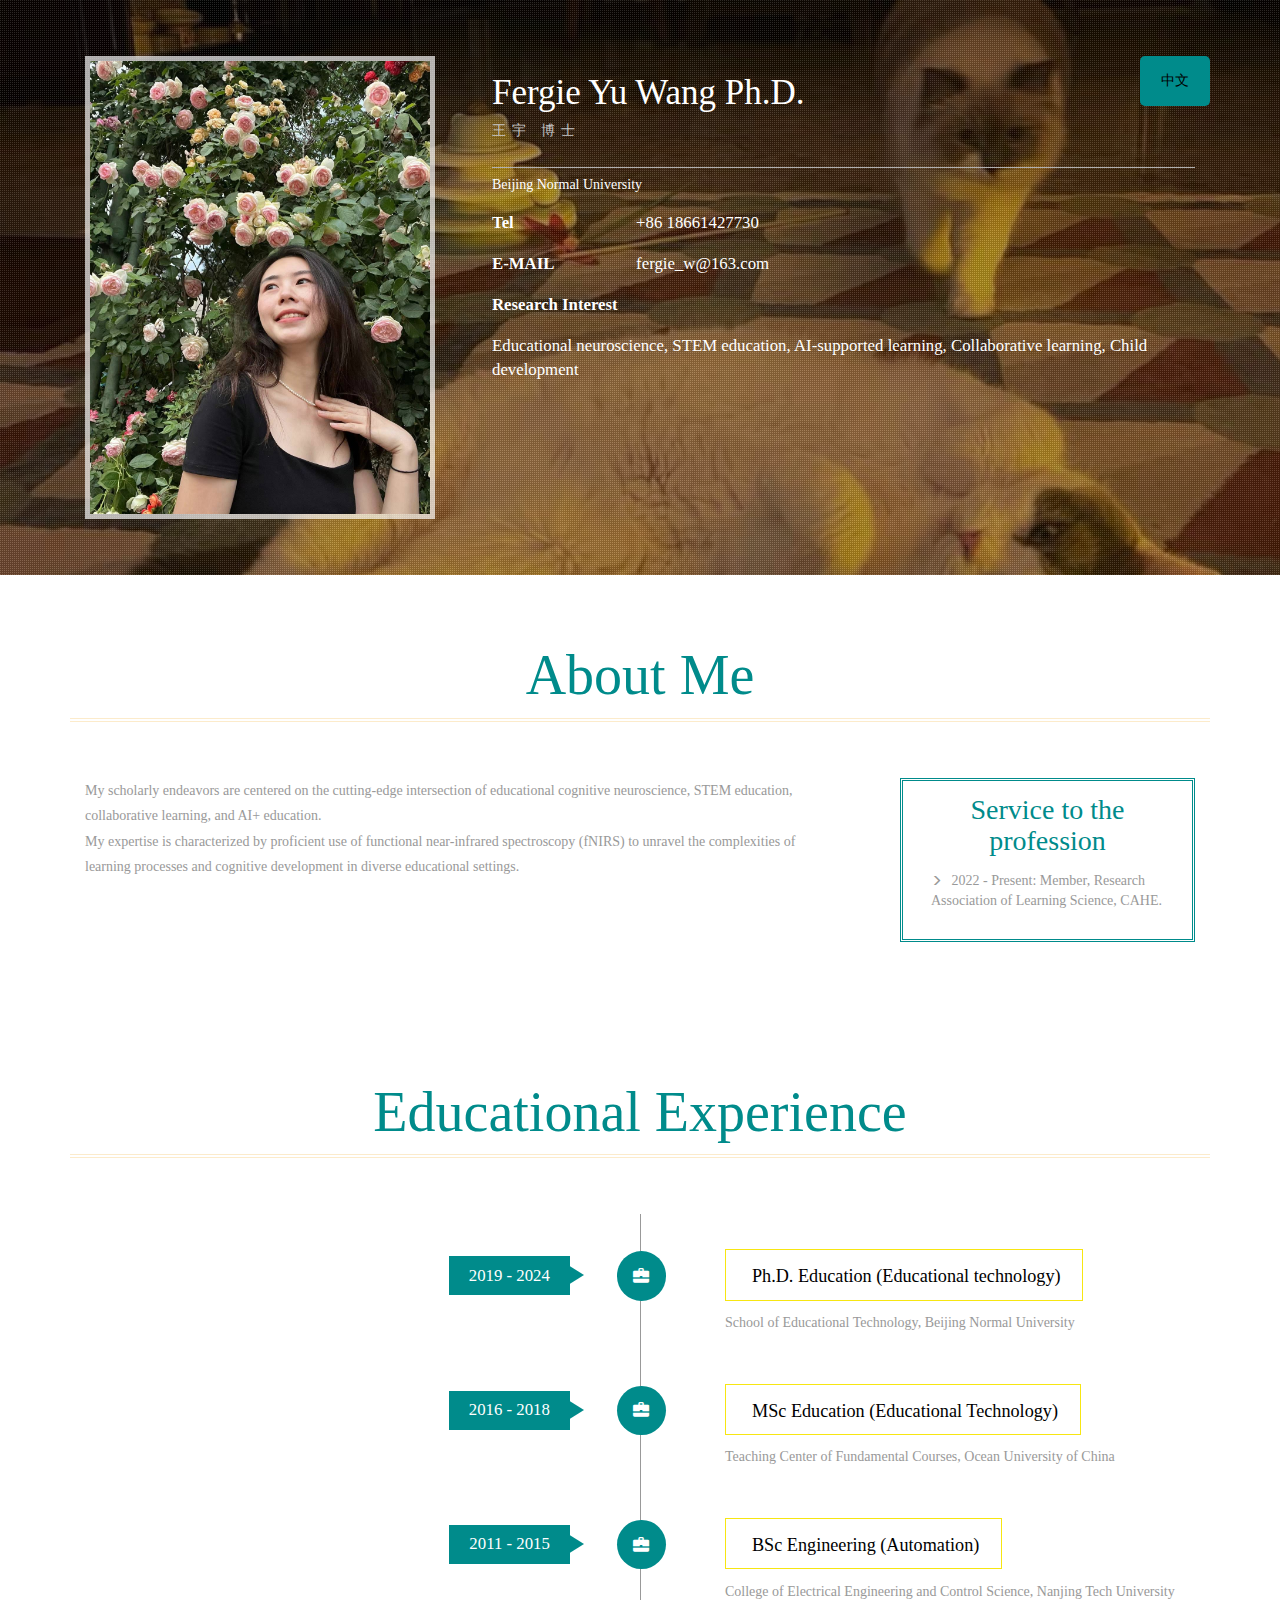
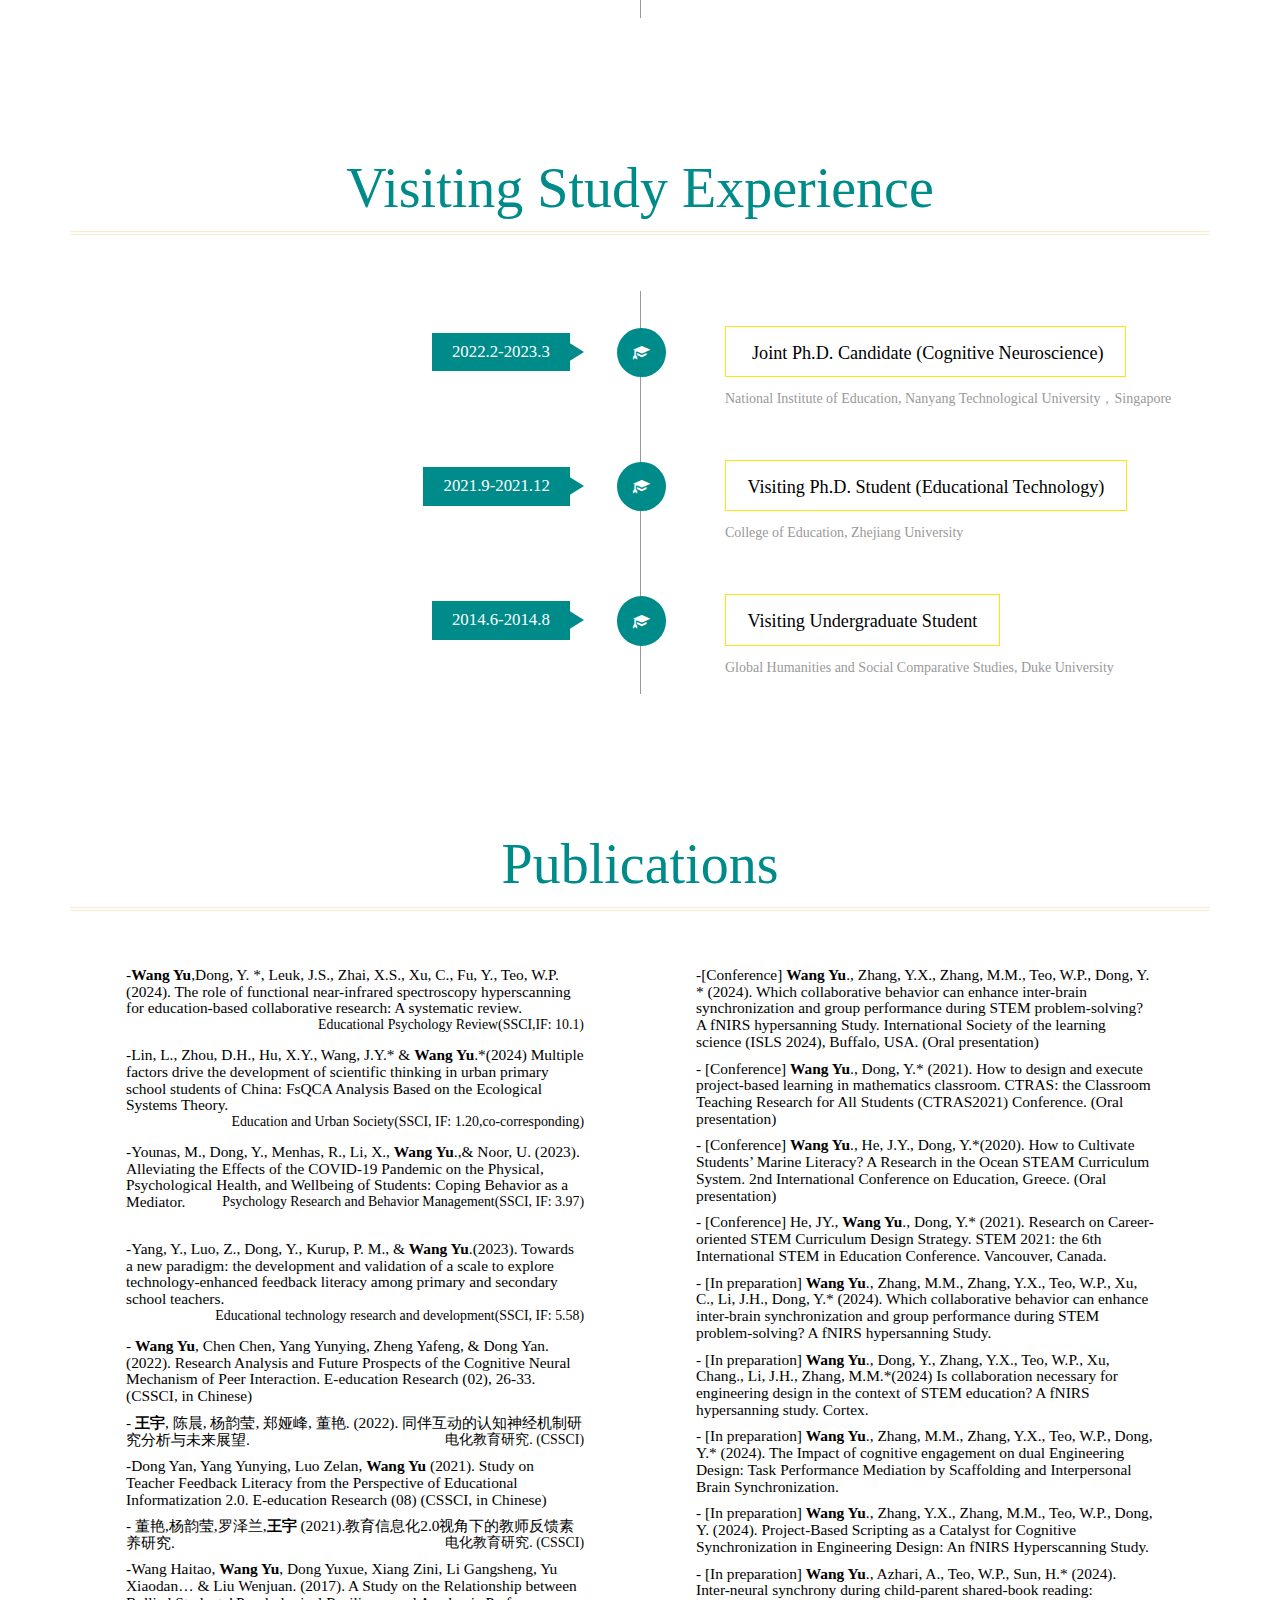
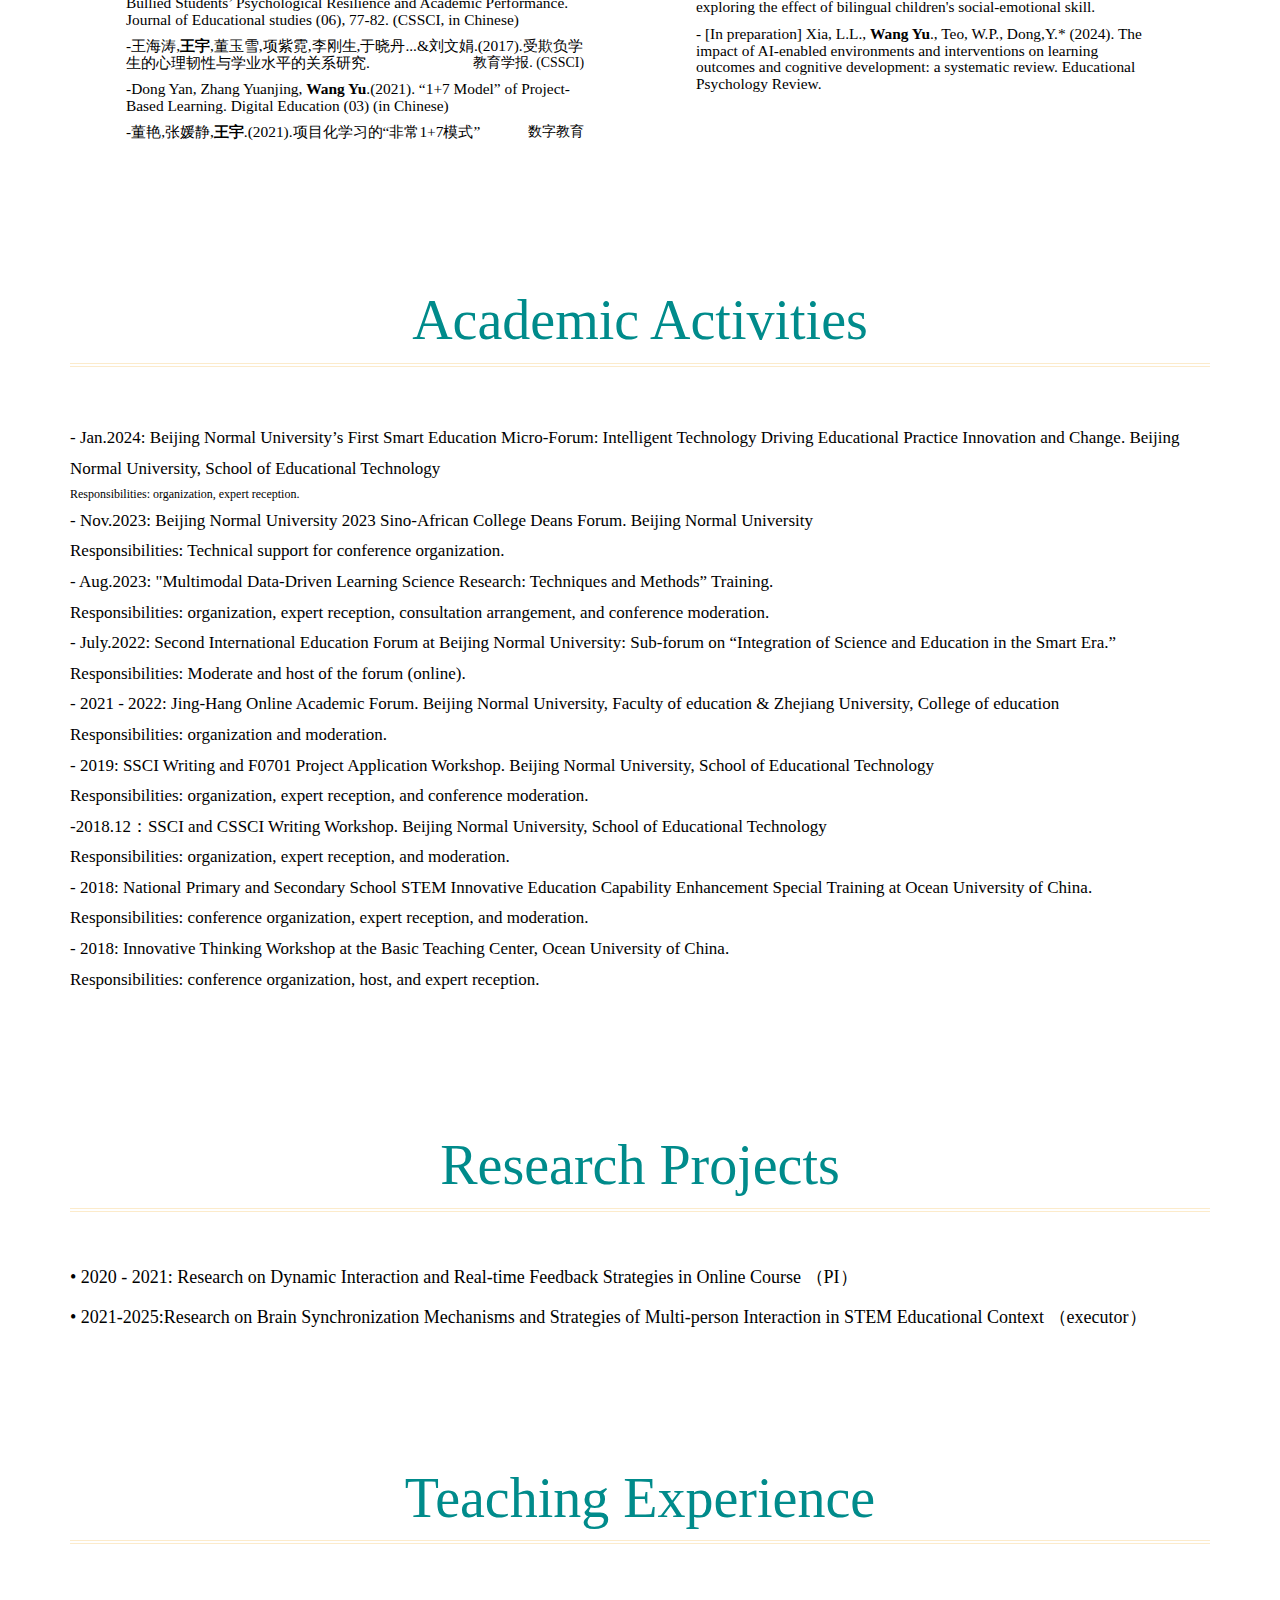
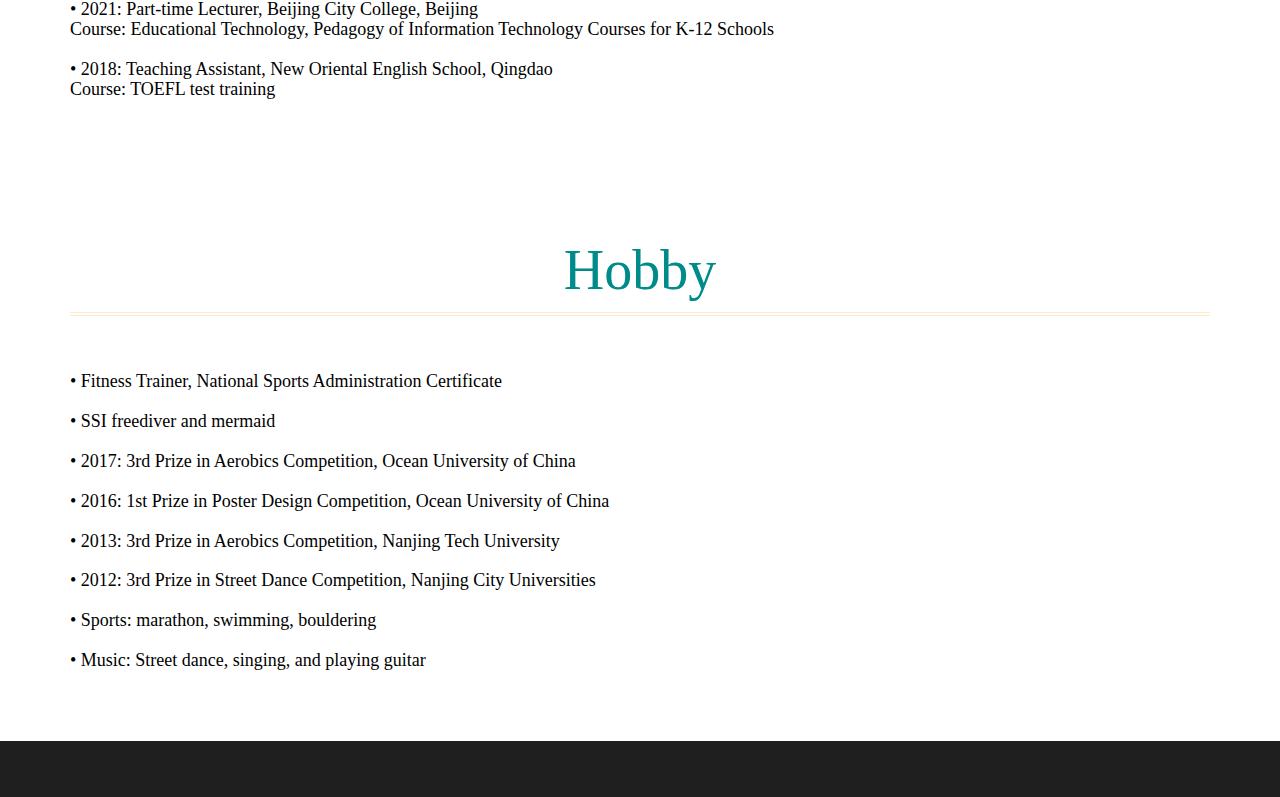
==== commit 3abadba0: "Update and rename index_English.html to index.html" ====
--- a/index.html
+++ b/index.html
@@ -42,11 +42,15 @@
 					<img src="images/img01.jpg" alt=""/>
 				</div>
 				<div class="col-md-8 header-right" style="font-family: 'Times New Roman';">
-					<h2 >Hello</h2>
-					<h1 style="font-family: 'Times New Roman';">Fergie Yu Wang PH.D.</h1>
+					
+					<h1 style="font-family: 'Times New Roman';">Fergie Yu Wang Ph.D.</h1>
 					<h6>王宇 博士</h6>
-					<a href="./index_Chinese.html"><span>中文</span></a>
+					<a href="./index1.html"><span>中文</span></a>
+					
 					<ul class="address">
+						<ul class="address-text">
+							<li style="font-family: 'Times New Roman'; color: #fff;">Beijing Normal University</li>
+						</ul>
 						<li>
 							<ul class="address-text">
 								<li><b>Tel </b></li>
@@ -54,10 +58,10 @@
 							</ul>
 						</li>
 						<li>
-							<ul class="address-text">
+							<!-- <ul class="address-text">
 								<li><b>Degree </b></li>
-								<li style="font-family: 'Times New Roman';">Ph.D. Beijing Normal University</li>
-							</ul>
+								<li style="font-family: 'Times New Roman';">Beijing Normal University</li>
+							</ul> -->
 						</li>
 						<li>
 							<ul class="address-text">
@@ -67,7 +71,7 @@
 						</li>
 						<li>
 							<ul class="address-text" style="font-family: 'Times New Roman';">
-								<li><b>Research Interest </b></li>
+								<li><b style="display: inline-block; width: 130px;">Research Interest </b></li>
 								<li>Educational neuroscience, STEM education, AI-supported learning, Collaborative learning, Child development</li>
 							</ul>
 						</li>
@@ -79,43 +83,42 @@
 	</div>
 	<!--//banner-->
 	<!--top-nav-->
-	<div class="top-nav wow">
+	<!-- <div class="top-nav wow">
 		<div class="container">
 			<div class="navbar-header logo">
 				<button type="button" class="navbar-toggle collapsed" data-toggle="collapse" data-target="#bs-example-navbar-collapse-1">
 					Menu
 				</button>
 			</div>
-			<!-- Collect the nav links, forms, and other content for toggling -->
 			<div class="collapse navbar-collapse" id="bs-example-navbar-collapse-1">
 				<div class="menu">
 					<ul class="nav navbar" style="font-family: 'Times New Roman';">
-						<li><a href="#about" class="scroll">About</a></li>
-						<li><a href="#work" class="scroll">Educational Experience</a></li>
-						<li><a href="#education" class="scroll">Visiting Study Experience</a></li>
-						<li><a href="#skills" class="scroll">Publications</a></li>
-						<li><a href="#contact" class="scroll">Academic Activities</a></li>
-						<li><a href="#projects" class="scroll">Research Projects</a></li>
-						<li><a href="#Teaching" class="scroll">Teaching Experience</a></li>
-						<li><a href="#Hobby" class="scroll">Hobby</a></li>
+						<li><a href="#about" class="scroll" style="font-family: 'Times New Roman';">About</a></li>
+						<li><a href="#work" class="scroll" style="font-family: 'Times New Roman';">Educational Experience</a></li>
+						<li><a href="#education" class="scroll" style="font-family: 'Times New Roman';">Visiting Study Experience</a></li>
+						<li><a href="#skills" class="scroll" style="font-family: 'Times New Roman';">Publications</a></li>
+						<li><a href="#contact" class="scroll" style="font-family: 'Times New Roman';">Academic Activities</a></li>
+						<li><a href="#projects" class="scroll" style="font-family: 'Times New Roman';">Research Projects</a></li>
+						<li><a href="#Teaching" class="scroll" style="font-family: 'Times New Roman';">Teaching Experience</a></li>
+						<li><a href="#Hobby" class="scroll" style="font-family: 'Times New Roman';">Hobby</a></li>
 					</ul>
 					<div class="clearfix"> </div>
 				</div>
 			</div>
 		</div>
-	</div>	
+	</div>	 -->
 	<!--//top-nav-->
 	<!--about-->
 	<div id="about" class="about">
 		<div class="container">
-			<h3 class="title" > About Me</h3>
+			<h3 class="title" style="font-family: 'Times New Roman';"> About Me</h3>
 			<div class="col-md-8 about-left" style="font-family: 'Times New Roman';">
 				<p>My scholarly endeavors are centered on the cutting-edge intersection of educational cognitive neuroscience, STEM education, collaborative learning, and AI+ education.</p>
 				<p>My expertise is characterized by proficient use of functional near-infrared spectroscopy (fNIRS) to unravel the complexities of learning processes and cognitive development in diverse educational settings.</p>
 			</div>
 			<div class="col-md-4 about-right" style="font-family: 'Times New Roman';">
 				<ul>
-					<h5>Service to the profession</h5>
+					<h5 style="font-family: 'Times New Roman';">Service to the profession</h5>
 					<li><span class="glyphicon glyphicon-menu-right"></span> 2022 - Present: Member, Research Association of Learning Science, CAHE.</li>
 
 				</ul>
@@ -128,13 +131,13 @@
 	<!--work-experience-->
 	<div id="work" class="work" style="background-color: #fff;">
 		<div class="container" style="font-family: 'Times New Roman';">
-			<h3 class="title">Educational Experience</h3>
+			<h3 class="title" style="font-family: 'Times New Roman';">Educational Experience</h3>
 			<div class="work-info" > 
 				<div class="col-md-6 work-left"> 
-					<h4>2019 - 2024 </h4>
+					<h4 style="font-family: 'Times New Roman';">2019 - 2024 </h4>
 				</div>
 				<div class="col-md-6 work-right"> 
-					<h5 style="color: black;"><span class="glyphicon glyphicon-briefcase" > </span> Ph.D. Education (Educational technology)</h5>
+					<h5 style="color: black;font-family: 'Times New Roman';" ><span class="glyphicon glyphicon-briefcase" > </span> Ph.D. Education (Educational technology)</h5>
 					<p>School of Educational Technology, Beijing Normal University </p>
 					
 				</div>
@@ -142,20 +145,20 @@
 			</div>
 			<div class="work-info"> 
 				<div class="col-md-6 work-left"> 
-					<h4>2016 - 2018 </h4>
+					<h4 style="font-family: 'Times New Roman';">2016 - 2018 </h4>
 				</div>
 				<div class="col-md-6 work-right"> 
-					<h5 style="color: black;"> <span class="glyphicon glyphicon-briefcase"> </span> MSc Education (Educational Technology)</h5>
+					<h5 style="color: black;font-family: 'Times New Roman';"> <span class="glyphicon glyphicon-briefcase"> </span> MSc Education (Educational Technology)</h5>
 					<p>Teaching Center of Fundamental Courses, Ocean University of China </p>
 				</div>
 				<div class="clearfix"> </div>
 			</div>
 			<div class="work-info"> 
 				<div class="col-md-6 work-left"> 
-					<h4>2011 - 2015 </h4>
+					<h4 style="font-family: 'Times New Roman';">2011 - 2015 </h4>
 				</div>
 				<div class="col-md-6 work-right"> 
-					<h5 style="color: black;"><span class="glyphicon glyphicon-briefcase"> </span> BSc Engineering (Automation)</h5>
+					<h5 style="color: black;font-family: 'Times New Roman';"><span class="glyphicon glyphicon-briefcase"> </span> BSc Engineering (Automation)</h5>
 					<p>College of Electrical Engineering and Control Science, Nanjing Tech University </p>
 					
 				</div>
@@ -167,34 +170,34 @@
 	<!--education-->
 	<div id="education" class="education">
 		<div class="container">
-			<h3 class="title">Visiting Study Experience</h3>
+			<h3 class="title" style="font-family: 'Times New Roman';">Visiting Study Experience</h3>
 			<div class="work-info"> 
 				<div class="col-md-6 work-left"> 
-					<h4>2022.2-2023.3</h4>
+					<h4 style="font-family: 'Times New Roman';">2022.2-2023.3</h4>
 				</div>
 				<div class="col-md-6 work-right " style="font-family: 'Times New Roman';"> 
-					<h5><span class="glyphicon glyphicon-education"> </span> Joint Ph.D. Candidate (Cognitive Neuroscience)</h5>
-					<p>National Institute of Education, Nanyang Technological University，Singapore</p>
+					<h5 style="font-family: 'Times New Roman';"><span class="glyphicon glyphicon-education"> </span> Joint Ph.D. Candidate (Cognitive Neuroscience)</h5>
+					<p style="font-family: 'Times New Roman';">National Institute of Education, Nanyang Technological University，Singapore</p>
 				</div>
 				<div class="clearfix"> </div>
 			</div>
 			<div class="work-info"> 
 				<div class="col-md-6 work-left"> 
-					<h4>2021.9-2021.12</h4>
+					<h4 style="font-family: 'Times New Roman';">2021.9-2021.12</h4>
 				</div>
 				<div class="col-md-6 work-right"  style="font-family: 'Times New Roman';"> 
-					<h5><span class="glyphicon glyphicon-education"> </span>Visiting Ph.D. Student (Educational Technology)</h5>
-					<p>College of Education, Zhejiang University </p>
+					<h5 style="font-family: 'Times New Roman';"><span class="glyphicon glyphicon-education"> </span>Visiting Ph.D. Student (Educational Technology)</h5>
+					<p style="font-family: 'Times New Roman';">College of Education, Zhejiang University </p>
 				</div>
 				<div class="clearfix"> </div>
 			</div>
 			<div class="work-info"> 
 				<div class="col-md-6 work-left"> 
-					<h4>2014.6-2014.8</h4>
+					<h4 style="font-family: 'Times New Roman';">2014.6-2014.8</h4>
 				</div>
 				<div class="col-md-6 work-right"  style="font-family: 'Times New Roman';" > 
-					<h5><span class="glyphicon glyphicon-education"> </span>Visiting Undergraduate Student</h5>
-					<p>Global Humanities and Social Comparative Studies, Duke University</p>
+					<h5 style="font-family: 'Times New Roman';"><span class="glyphicon glyphicon-education"> </span>Visiting Undergraduate Student</h5>
+					<p style="font-family: 'Times New Roman';">Global Humanities and Social Comparative Studies, Duke University</p>
 				</div>
 				<div class="clearfix"> </div>
 			</div>
@@ -205,7 +208,7 @@
 	<!--skills-->
 	<div id="skills" class="skills" style="background: white;">
 		<div class="container">
-			<h3 class="title">Publications</h3>
+			<h3 class="title" style="font-family: 'Times New Roman';">Publications</h3>
 			<div class="skills-info" >
 				<div class="col-md-6 bar-grids">
 					<h6 style="font-family: 'Times New Roman'; color: black;">-<b>Wang Yu</b>,Dong, Y. *, Leuk, J.S., Zhai, X.S., Xu, C., Fu, Y., Teo, W.P. (2024). The role of functional near-infrared spectroscopy hyperscanning for education-based collaborative research: A systematic review.<span> Educational Psychology Review(SSCI,IF: 10.1) </span></h6>
@@ -219,13 +222,13 @@
 		
 							
 							<h6 style="font-family: 'Times New Roman';color: black;">- <b>Wang Yu</b>, Chen Chen, Yang Yunying, Zheng Yafeng, & Dong Yan.  (2022). Research Analysis and Future Prospects of the Cognitive Neural Mechanism of Peer Interaction. E-education Research (02), 26-33. (CSSCI, in Chinese) </span></h6>
-							<h6 style="color: black;">- <b>王宇</b>, 陈晨, 杨韵莹, 郑娅峰, 董艳.  (2022). 同伴互动的认知神经机制研究分析与未来展望. <span> 电化教育研究. (CSSCI) </span></h6>
-							<h6 style="color: black;">-Dong Yan, Yang Yunying, Luo Zelan, <b>Wang Yu</b> (2021). Study on Teacher Feedback Literacy from the Perspective of Educational Informatization 2.0. E-education Research (08) (CSSCI, in Chinese) </span></h6>
-							<h6 style="color: black;">- 董艳,杨韵莹,罗泽兰,<b>王宇</b> (2021).教育信息化2.0视角下的教师反馈素养研究.<span> 电化教育研究. (CSSCI) </span></h6>
-							<h6 style="color: black;">-Wang Haitao, <b>Wang Yu</b>, Dong Yuxue, Xiang Zini, Li Gangsheng, Yu Xiaodan… & Liu Wenjuan. (2017). A Study on the Relationship between Bullied Students’ Psychological Resilience and Academic Performance. Journal of Educational studies (06), 77-82. (CSSCI, in Chinese)</span></h6>
-							<h6 style="color: black;">-王海涛,<b>王宇</b>,董玉雪,项紫霓,李刚生,于晓丹...&刘文娟.(2017).受欺负学生的心理韧性与学业水平的关系研究.<span> 教育学报. (CSSCI) </span></h6>
-							<h6 style="font-family: 'Times New Roman';color: black;">-Dong Yan, Zhang Yuanjing, <b>Wang Yu</b>. (2021). “1+7 Model” of Project-Based Learning. Digital Education (03) (in Chinese) </span></h6>
-							<h6 style="color: black;">-董艳,张媛静,<b>王宇</b>.(2021).项目化学习的“非常1+7模式”<span> 数字教育 </span></h6>	
+							<h6 style="font-family: 'Times New Roman';color: black; ">- <b>王宇</b>, 陈晨, 杨韵莹, 郑娅峰, 董艳.  (2022). 同伴互动的认知神经机制研究分析与未来展望. <span> 电化教育研究. (CSSCI) </span></h6>
+							<h6 style="font-family: 'Times New Roman';color: black;">-Dong Yan, Yang Yunying, Luo Zelan, <b>Wang Yu</b> (2021). Study on Teacher Feedback Literacy from the Perspective of Educational Informatization 2.0. E-education Research (08) (CSSCI, in Chinese) </span></h6>
+							<h6 style="font-family: 'Times New Roman';color: black;">- 董艳,杨韵莹,罗泽兰,<b>王宇</b> (2021).教育信息化2.0视角下的教师反馈素养研究.<span> 电化教育研究. (CSSCI) </span></h6>
+							<h6 style="font-family: 'Times New Roman';color: black;">-Wang Haitao, <b>Wang Yu</b>, Dong Yuxue, Xiang Zini, Li Gangsheng, Yu Xiaodan… & Liu Wenjuan. (2017). A Study on the Relationship between Bullied Students’ Psychological Resilience and Academic Performance. Journal of Educational studies (06), 77-82. (CSSCI, in Chinese)</span></h6>
+							<h6 style="font-family: 'Times New Roman';color: black;">-王海涛,<b>王宇</b>,董玉雪,项紫霓,李刚生,于晓丹...&刘文娟.(2017).受欺负学生的心理韧性与学业水平的关系研究.<span> 教育学报. (CSSCI) </span></h6>
+							<h6 style="font-family: 'Times New Roman';color: black;">-Dong Yan, Zhang Yuanjing, <b>Wang Yu</b>.(2021). “1+7 Model” of Project-Based Learning. Digital Education (03) (in Chinese) </span></h6>
+							<h6 style="font-family: 'Times New Roman';color: black;">-董艳,张媛静,<b>王宇</b>.(2021).项目化学习的“非常1+7模式”<span> 数字教育 </span></h6>	
 				</div>
 				<div class="col-md-6 bar-grids">
                                        
@@ -254,7 +257,7 @@
 	<!--contact -->
 	<div class="welcome contact" id="contact" style="background-color: #fff;">
 		<div class="container">
-			<h3 class="title">Academic Activities</h3>
+			<h3 class="title" style="font-family: 'Times New Roman';">Academic Activities</h3>
 			<div class="skills-info">
 				<div  style="padding-left: 0px;font-family: 'Times New Roman'; color: black;">
 					<p style="font-family: 'Times New Roman';font-size: 17px;color: black;">- Jan.2024: Beijing Normal University’s First Smart Education Micro-Forum: Intelligent Technology Driving Educational Practice Innovation and Change. Beijing Normal University, School of Educational Technology</p>
@@ -263,29 +266,29 @@
 					<p> </p>
 					<p style="font-size: 17px;color: black;">- Nov.2023: Beijing Normal University 2023 Sino-African College Deans Forum. Beijing Normal University </p>
 			
-					<p style="font-size: 12px;color: black;"> Responsibilities: Technical support for conference organization.</p>
+					<p style="font-size: 17px;color: black;"> Responsibilities: Technical support for conference organization.</p>
 					<p> </p>
 					<p style="font-size: 17px;color: black;">- Aug.2023: "Multimodal Data-Driven Learning Science Research: Techniques and Methods” Training.  </p>
-					<p style="font-size: 12px;color: black;"> Responsibilities: organization, expert reception, consultation arrangement, and conference moderation. </p>
+					<p style="font-size: 17px;color: black;"> Responsibilities: organization, expert reception, consultation arrangement, and conference moderation. </p>
 					<p> </p>
 					<p style="font-size: 17px;color: black;">- July.2022: Second International Education Forum at Beijing Normal University: Sub-forum on “Integration of Science and Education in the Smart Era.” </p>
 				
-					<p style="font-size: 12px;color: black;">Responsibilities: Moderate and host of the forum (online).</p> 
+					<p style="font-size: 17px;color: black;">Responsibilities: Moderate and host of the forum (online).</p> 
 					<p> </p>
 					<p style="font-size: 17px;color: black;">- 2021 - 2022: Jing-Hang Online Academic Forum. Beijing Normal University, Faculty of education & Zhejiang University, College of education </p>
-					<p style="font-size: 12px;color: black;"> Responsibilities: organization and moderation.</p>
+					<p style="font-size: 17px;color: black;"> Responsibilities: organization and moderation.</p>
 					<p> </p>
 					<p style="font-size: 17px;color: black;">- 2019: SSCI Writing and F0701 Project Application Workshop. Beijing Normal University, School of Educational Technology </p>
-					<p style="font-size: 12px;color: black;"> Responsibilities: organization, expert reception, and conference moderation.</p>
+					<p style="font-size: 17px;color: black;"> Responsibilities: organization, expert reception, and conference moderation.</p>
 					<p> </p>
 					<p style="font-size: 17px;color: black;">-2018.12：SSCI and CSSCI Writing Workshop. Beijing Normal University, School of Educational Technology </p>
-					<p style="font-size: 12px;color: black;"> Responsibilities: organization, expert reception, and moderation.</p>
+					<p style="font-size: 17px;color: black;"> Responsibilities: organization, expert reception, and moderation.</p>
 					<p> </p>
 					<p style="font-size: 17px;color: black;">- 2018: National Primary and Secondary School STEM Innovative Education Capability Enhancement Special Training at Ocean University of China. </p>
-					<p style="font-size: 12px;color: black;">Responsibilities: conference organization, expert reception, and moderation.</p>
+					<p style="font-size: 17px;color: black;">Responsibilities: conference organization, expert reception, and moderation.</p>
 					<p> </p>
 					<p style="font-size: 17px;color: black;">- 2018: Innovative Thinking Workshop at the Basic Teaching Center, Ocean University of China. </p>
-					<p style="font-size: 12px;color: black;"> Responsibilities: conference organization, host, and expert reception.</p>
+					<p style="font-size: 17px;color: black;"> Responsibilities: conference organization, host, and expert reception.</p>
 				</div>
 				
 			</div>
@@ -295,7 +298,7 @@
 	<!--portfolio-->
 	<div id="projects" class="portfolio">
 		<div class="container">
-			<h3 class="title">Research Projects</h3>
+			<h3 class="title" style="font-family: 'Times New Roman';">Research Projects</h3>
 			<div class="skills-info">
 				<div  style="padding-left: 0px;font-family: 'Times New Roman'; color: black;">
 					<h3 style="font-family: 'Times New Roman';font-size: 18px;">• 2020 - 2021: Research on Dynamic Interaction and Real-time Feedback Strategies in Online Course<span> （PI）</span></h3>	
@@ -306,9 +309,9 @@
 		</div>
 	</div>
 
-	<div class="welcome contact" id="Teaching" style="background-color: #fff; margin-top: -100px;">
-		<div class="container">
-			<h3 class="title">Teaching Experience</h3>
+	<div class="welcome contact" id="Teaching" style="background-color: #fff; ">
+		<div class="container">
+			<h3 class="title" style="font-family: 'Times New Roman';">Teaching Experience</h3>
 			<div class="skills-info">
 				<div  style="padding-left: 0px;font-family: 'Times New Roman'; color: black;">
 					<h3 style="font-family: 'Times New Roman';font-size: 18px;">• 2021: Part-time Lecturer, Beijing City College, Beijing <br>
@@ -321,9 +324,9 @@
 			</div>
 		</div>
 	</div>
-	<div class="welcome contact" id="Hobby" style="background-color: #fff; margin-top: -100px;">
-		<div class="container">
-			<h3 class="title">Hobby</h3>
+	<div class="welcome contact" id="Hobby" style="background-color: #fff; ">
+		<div class="container">
+			<h3 class="title" style="font-family: 'Times New Roman';">Hobby</h3>
 			<div class="skills-info">
 				<div  style="padding-left: 0px;font-family: 'Times New Roman'; color: black;">
 					<h3 style="font-family: 'Times New Roman';font-size: 18px;">• Fitness Trainer, National Sports Administration Certificate</h3>
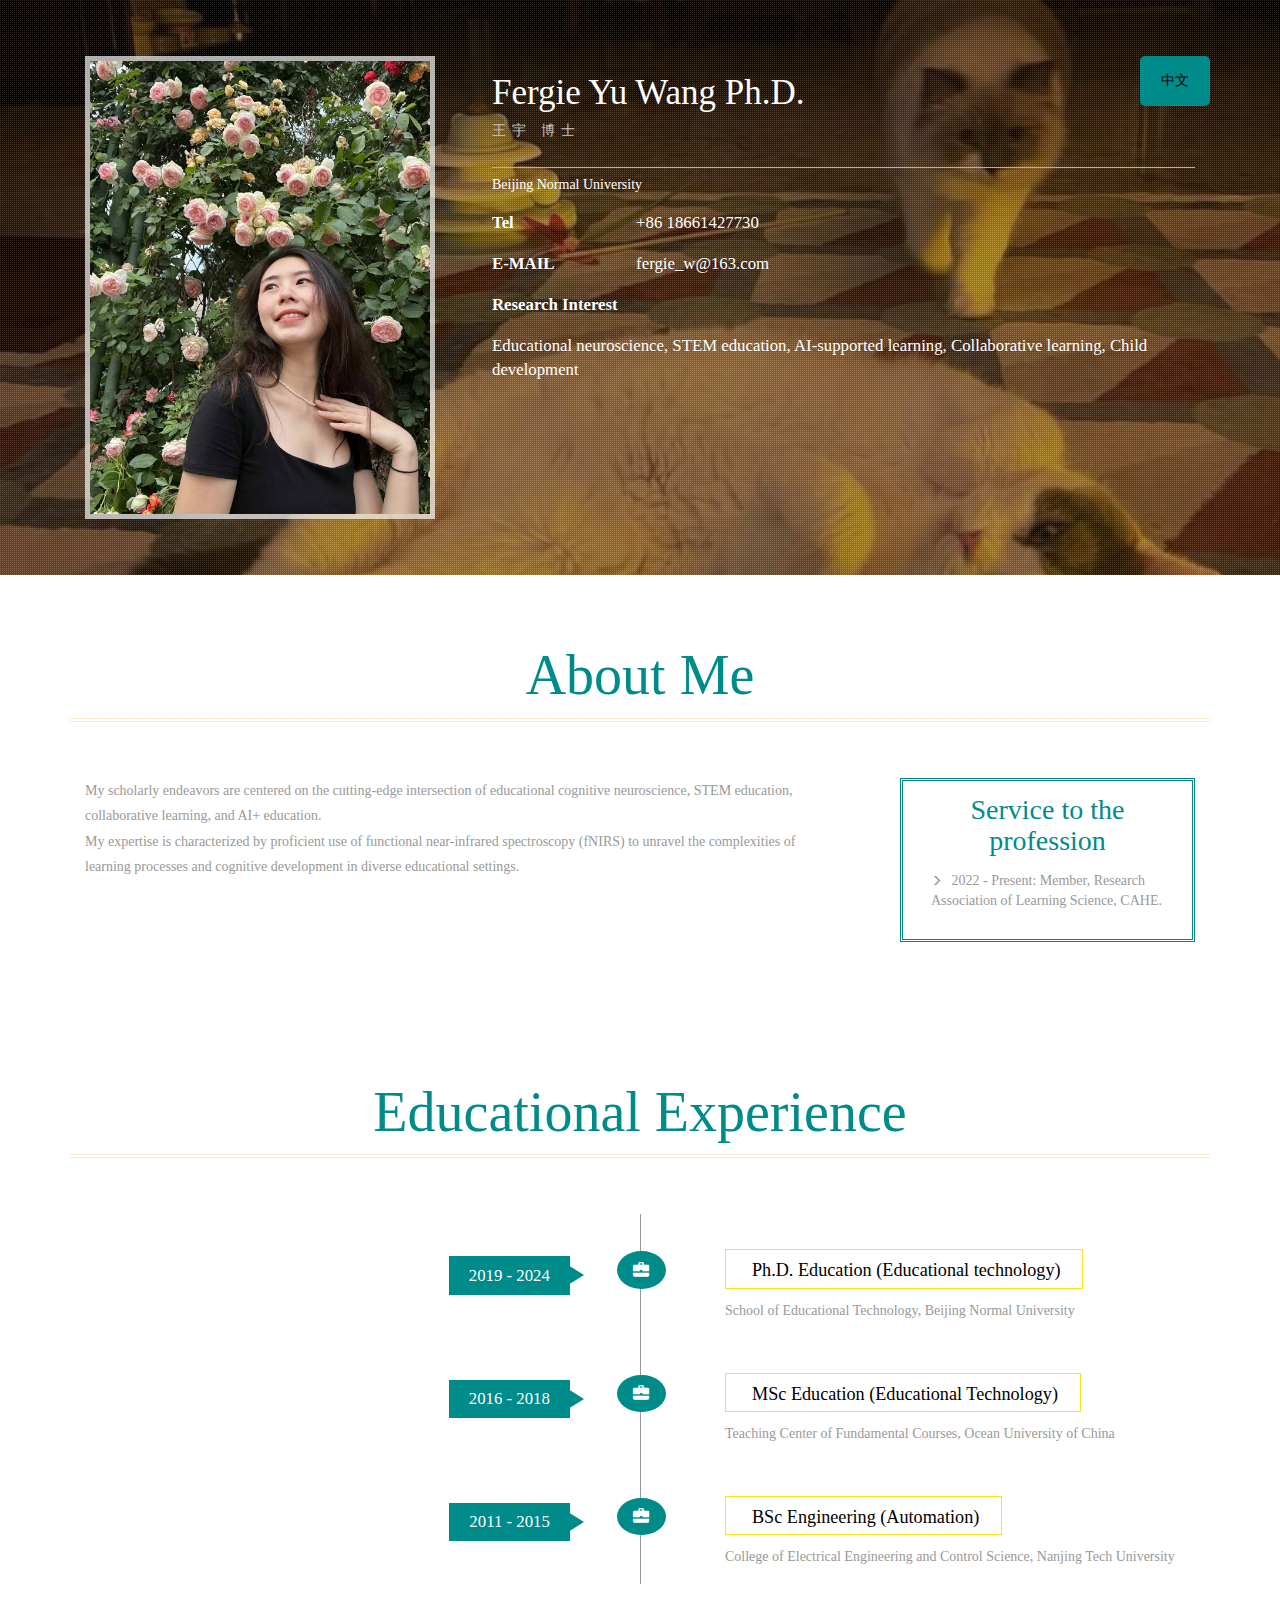
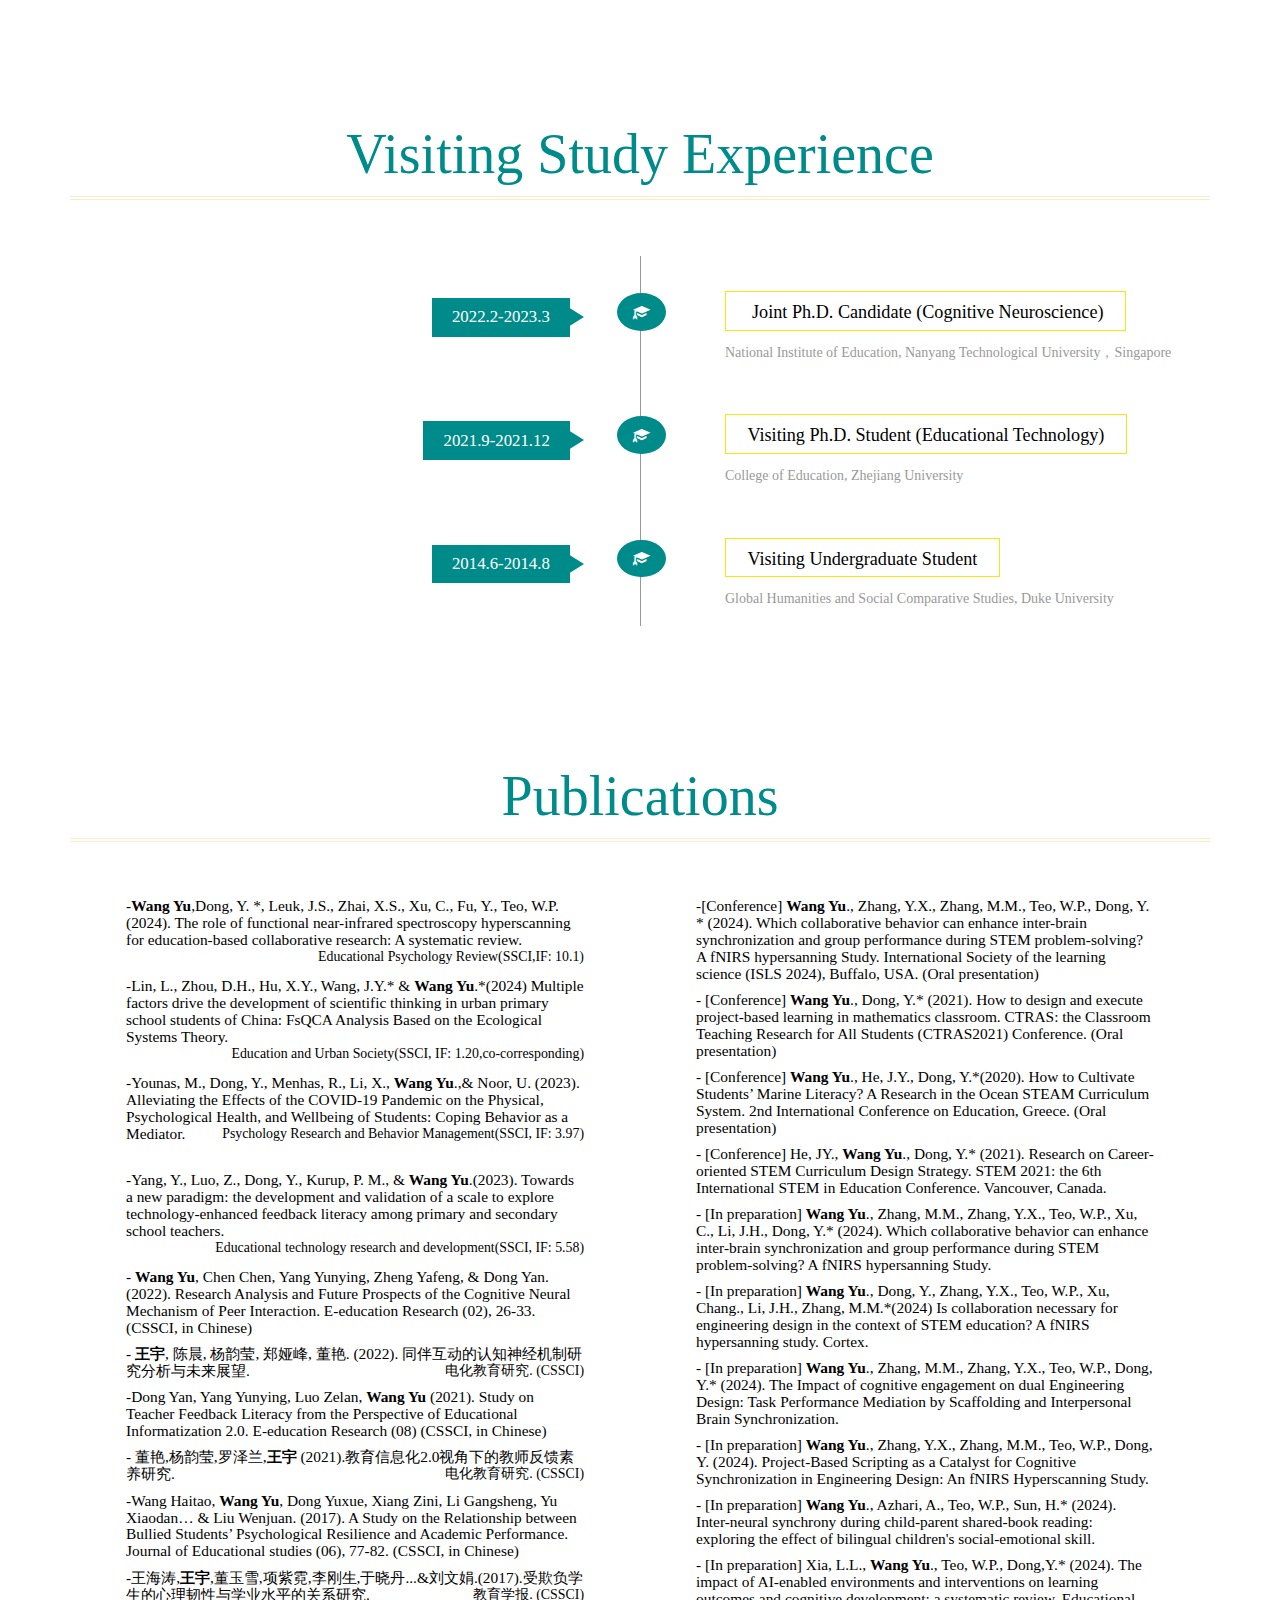
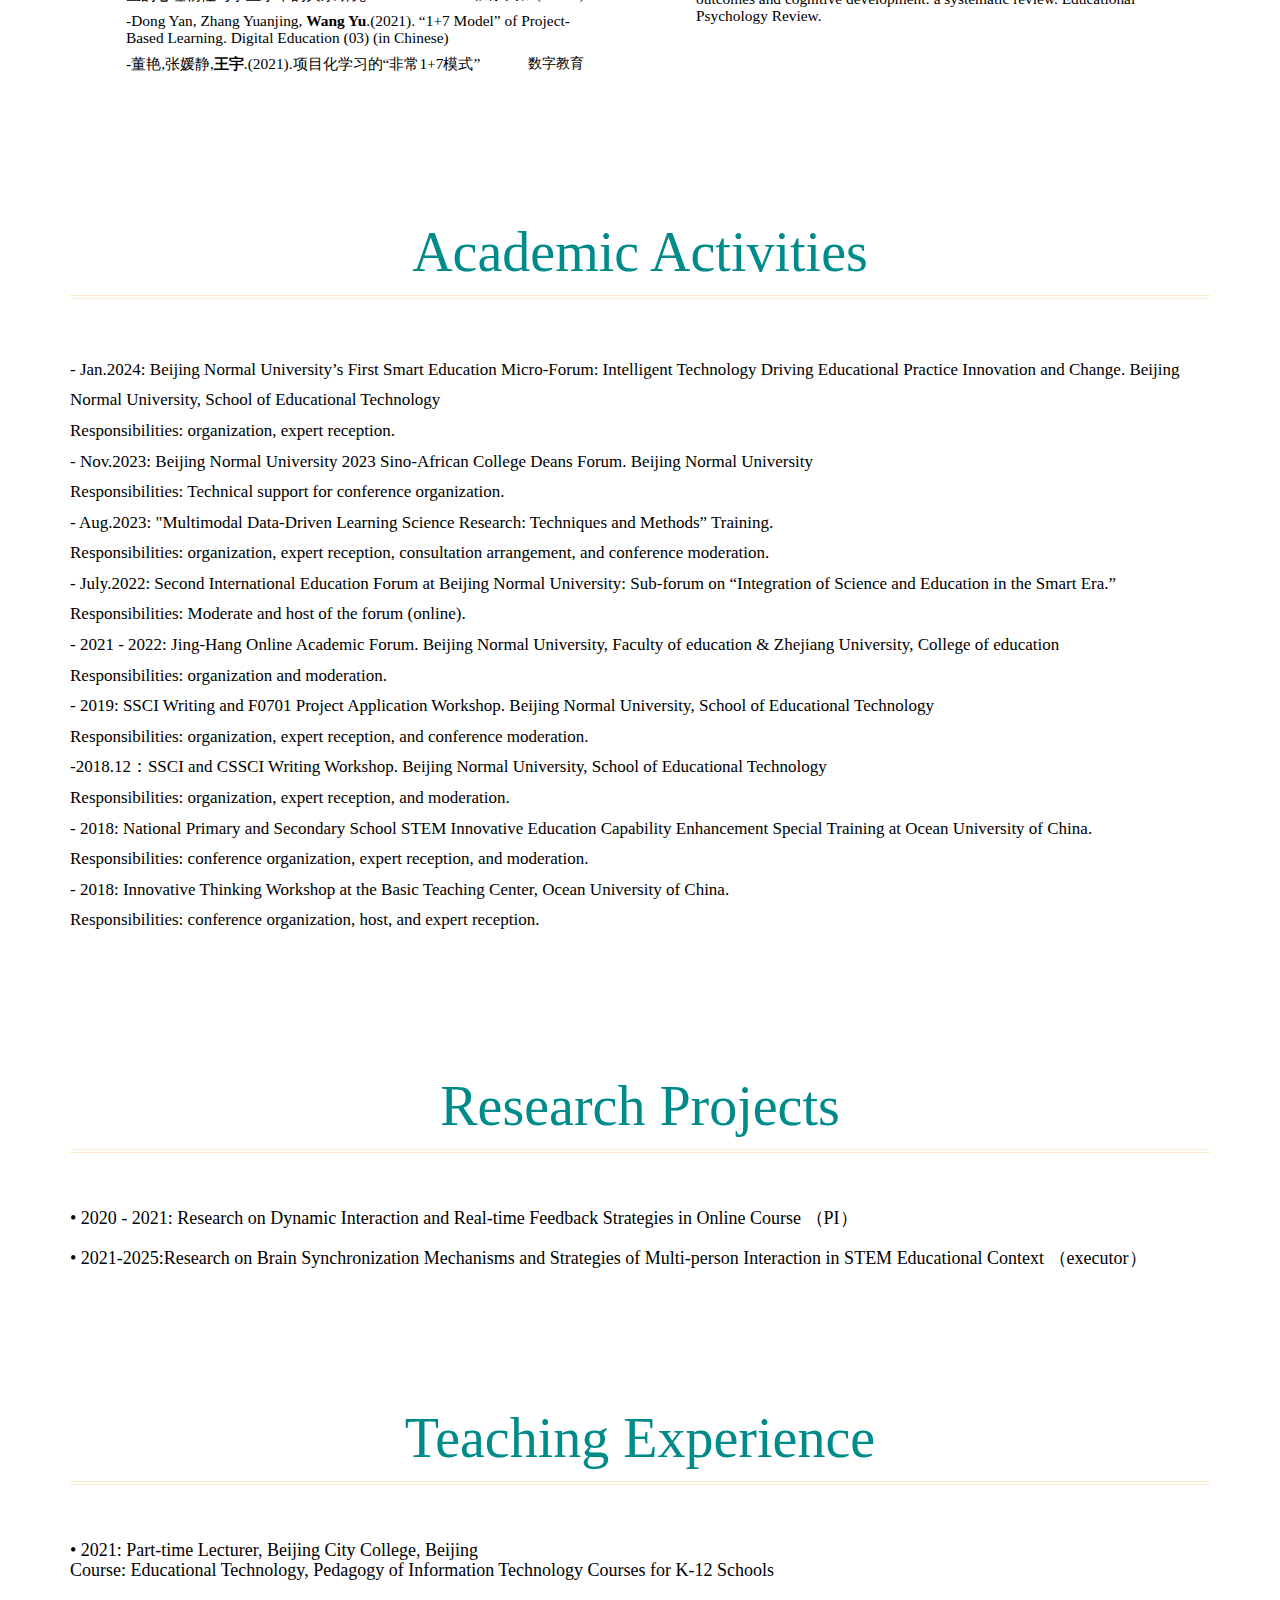
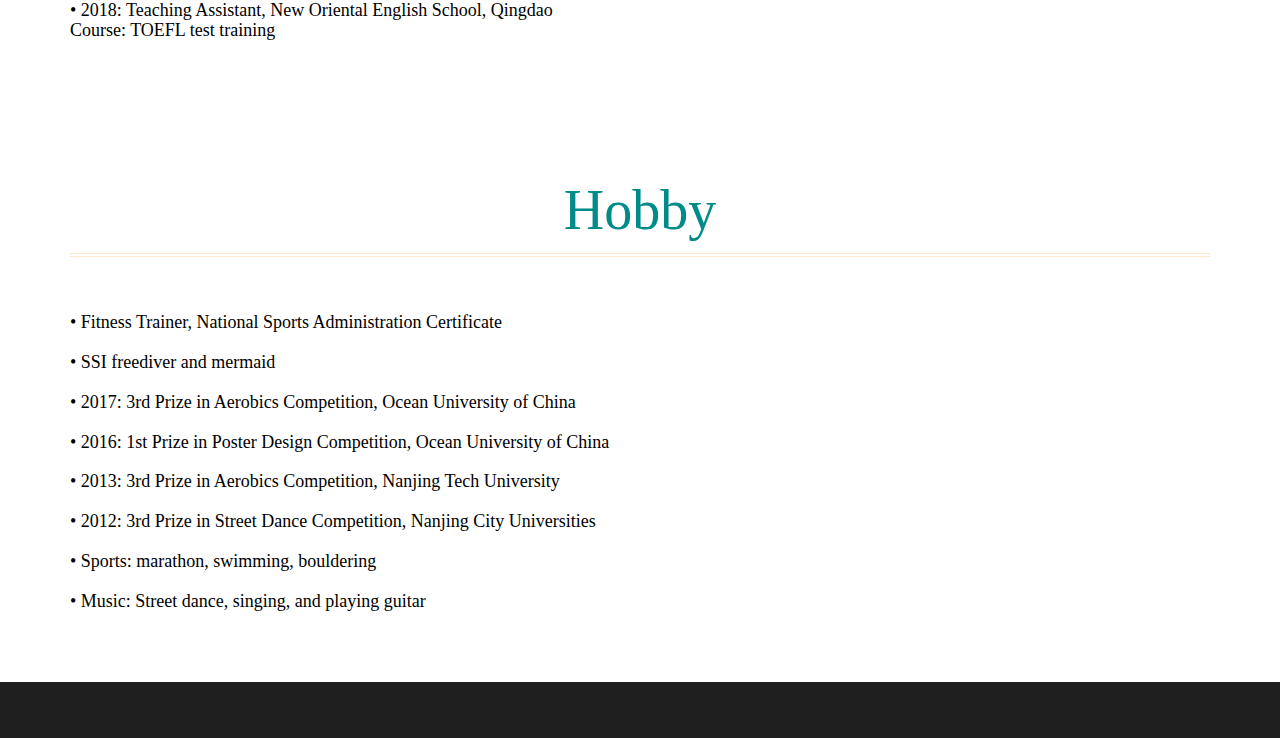
==== commit 041a767e: "Add files via upload" ====
--- a/index.html
+++ b/index.html
@@ -137,7 +137,7 @@
 					<h4 style="font-family: 'Times New Roman';">2019 - 2024 </h4>
 				</div>
 				<div class="col-md-6 work-right"> 
-					<h5 style="color: black;font-family: 'Times New Roman';" ><span class="glyphicon glyphicon-briefcase" > </span> Ph.D. Education (Educational technology)</h5>
+					<h5 style="color: black;font-family: 'Times New Roman';" ><span class="glyphicon glyphicon-briefcase" style="line-height: 5px;" > </span> Ph.D. Education (Educational technology)</h5>
 					<p>School of Educational Technology, Beijing Normal University </p>
 					
 				</div>
@@ -148,7 +148,7 @@
 					<h4 style="font-family: 'Times New Roman';">2016 - 2018 </h4>
 				</div>
 				<div class="col-md-6 work-right"> 
-					<h5 style="color: black;font-family: 'Times New Roman';"> <span class="glyphicon glyphicon-briefcase"> </span> MSc Education (Educational Technology)</h5>
+					<h5 style="color: black;font-family: 'Times New Roman';"> <span class="glyphicon glyphicon-briefcase" style="line-height: 5px;"> </span> MSc Education (Educational Technology)</h5>
 					<p>Teaching Center of Fundamental Courses, Ocean University of China </p>
 				</div>
 				<div class="clearfix"> </div>
@@ -158,7 +158,7 @@
 					<h4 style="font-family: 'Times New Roman';">2011 - 2015 </h4>
 				</div>
 				<div class="col-md-6 work-right"> 
-					<h5 style="color: black;font-family: 'Times New Roman';"><span class="glyphicon glyphicon-briefcase"> </span> BSc Engineering (Automation)</h5>
+					<h5 style="color: black;font-family: 'Times New Roman';"><span class="glyphicon glyphicon-briefcase" style="line-height: 5px;"> </span> BSc Engineering (Automation)</h5>
 					<p>College of Electrical Engineering and Control Science, Nanjing Tech University </p>
 					
 				</div>
@@ -176,7 +176,7 @@
 					<h4 style="font-family: 'Times New Roman';">2022.2-2023.3</h4>
 				</div>
 				<div class="col-md-6 work-right " style="font-family: 'Times New Roman';"> 
-					<h5 style="font-family: 'Times New Roman';"><span class="glyphicon glyphicon-education"> </span> Joint Ph.D. Candidate (Cognitive Neuroscience)</h5>
+					<h5 style="font-family: 'Times New Roman';"><span class="glyphicon glyphicon-education" style="line-height: 5px;"> </span> Joint Ph.D. Candidate (Cognitive Neuroscience)</h5>
 					<p style="font-family: 'Times New Roman';">National Institute of Education, Nanyang Technological University，Singapore</p>
 				</div>
 				<div class="clearfix"> </div>
@@ -186,7 +186,7 @@
 					<h4 style="font-family: 'Times New Roman';">2021.9-2021.12</h4>
 				</div>
 				<div class="col-md-6 work-right"  style="font-family: 'Times New Roman';"> 
-					<h5 style="font-family: 'Times New Roman';"><span class="glyphicon glyphicon-education"> </span>Visiting Ph.D. Student (Educational Technology)</h5>
+					<h5 style="font-family: 'Times New Roman';"><span class="glyphicon glyphicon-education" style="line-height: 5px;"> </span>Visiting Ph.D. Student (Educational Technology)</h5>
 					<p style="font-family: 'Times New Roman';">College of Education, Zhejiang University </p>
 				</div>
 				<div class="clearfix"> </div>
@@ -196,7 +196,7 @@
 					<h4 style="font-family: 'Times New Roman';">2014.6-2014.8</h4>
 				</div>
 				<div class="col-md-6 work-right"  style="font-family: 'Times New Roman';" > 
-					<h5 style="font-family: 'Times New Roman';"><span class="glyphicon glyphicon-education"> </span>Visiting Undergraduate Student</h5>
+					<h5 style="font-family: 'Times New Roman';"><span class="glyphicon glyphicon-education" style="line-height: 5px;"> </span>Visiting Undergraduate Student</h5>
 					<p style="font-family: 'Times New Roman';">Global Humanities and Social Comparative Studies, Duke University</p>
 				</div>
 				<div class="clearfix"> </div>
@@ -262,7 +262,7 @@
 				<div  style="padding-left: 0px;font-family: 'Times New Roman'; color: black;">
 					<p style="font-family: 'Times New Roman';font-size: 17px;color: black;">- Jan.2024: Beijing Normal University’s First Smart Education Micro-Forum: Intelligent Technology Driving Educational Practice Innovation and Change. Beijing Normal University, School of Educational Technology</p>
 
-					<p style="font-family: 'Times New Roman';font-size: 12px;color: black;"> Responsibilities: organization, expert reception.</p>
+					<p style="font-family: 'Times New Roman';font-size: 17px;color: black;"> Responsibilities: organization, expert reception.</p>
 					<p> </p>
 					<p style="font-size: 17px;color: black;">- Nov.2023: Beijing Normal University 2023 Sino-African College Deans Forum. Beijing Normal University </p>
 			
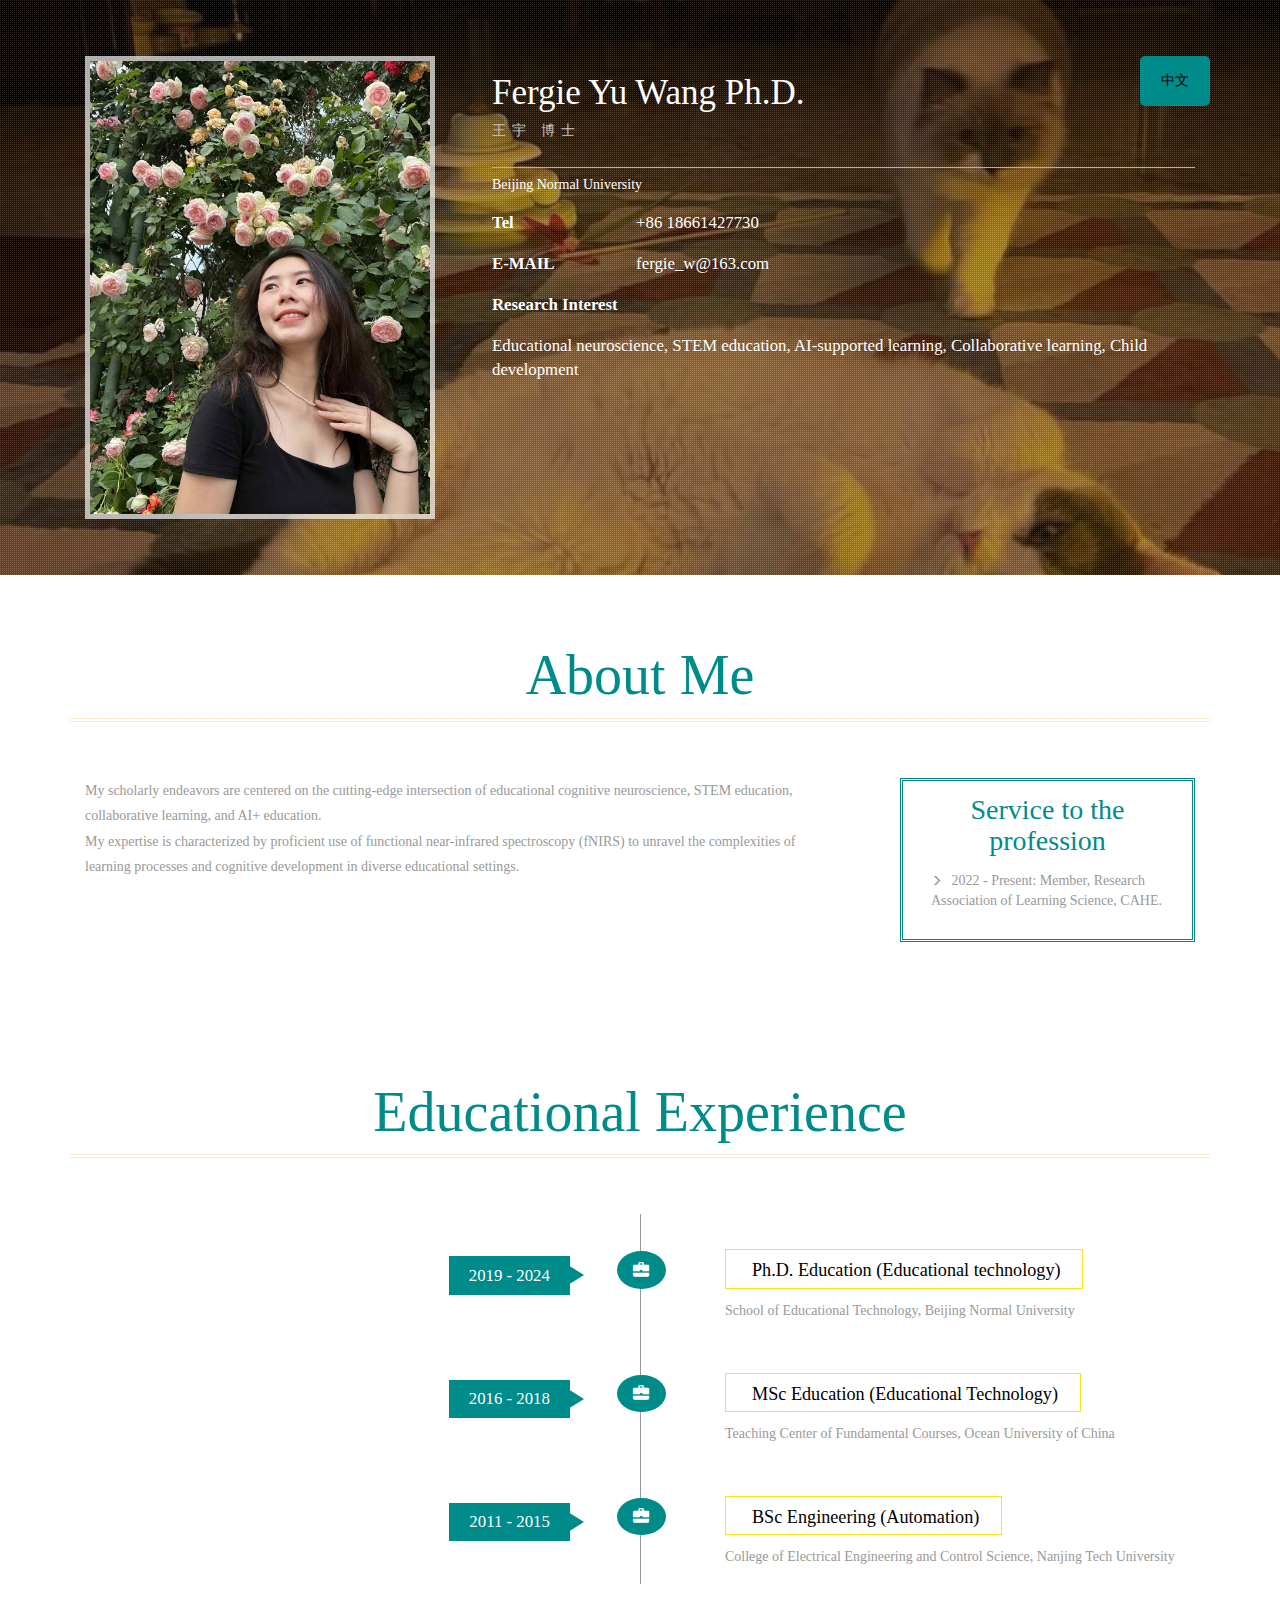
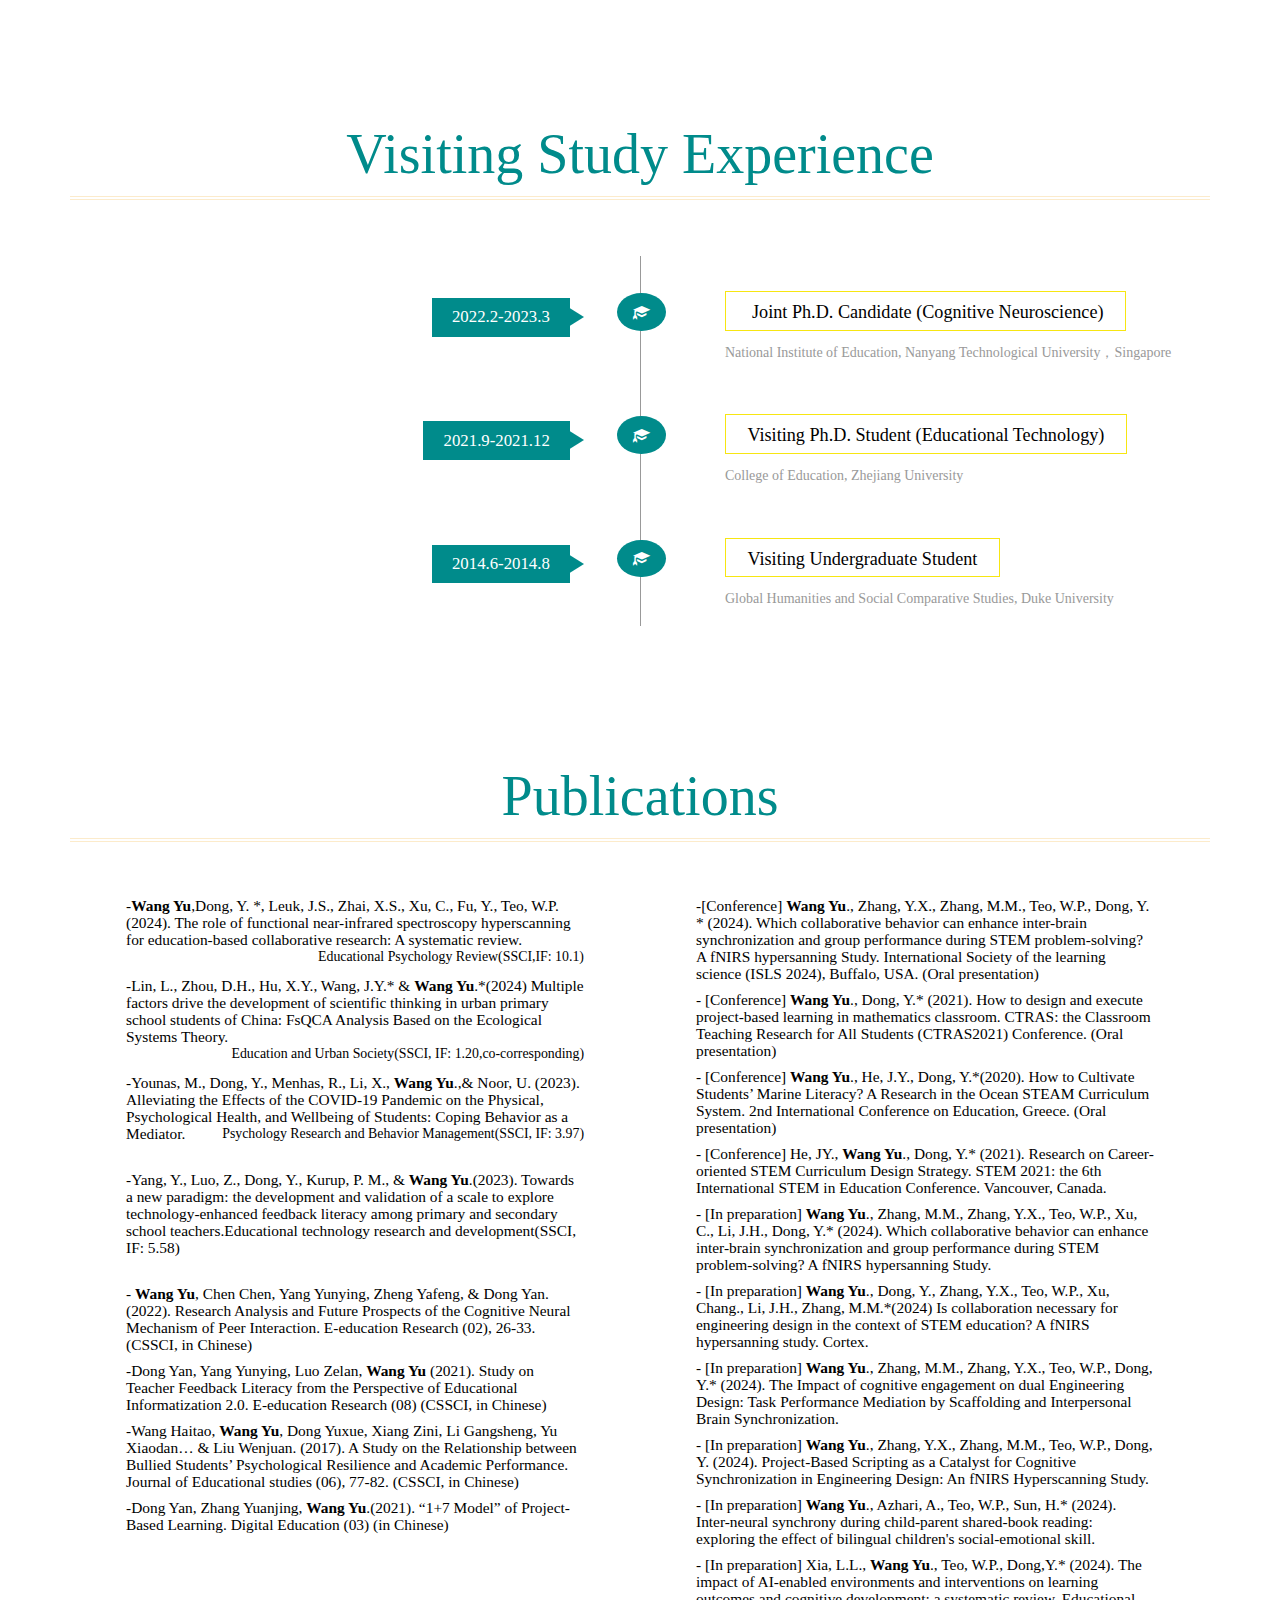
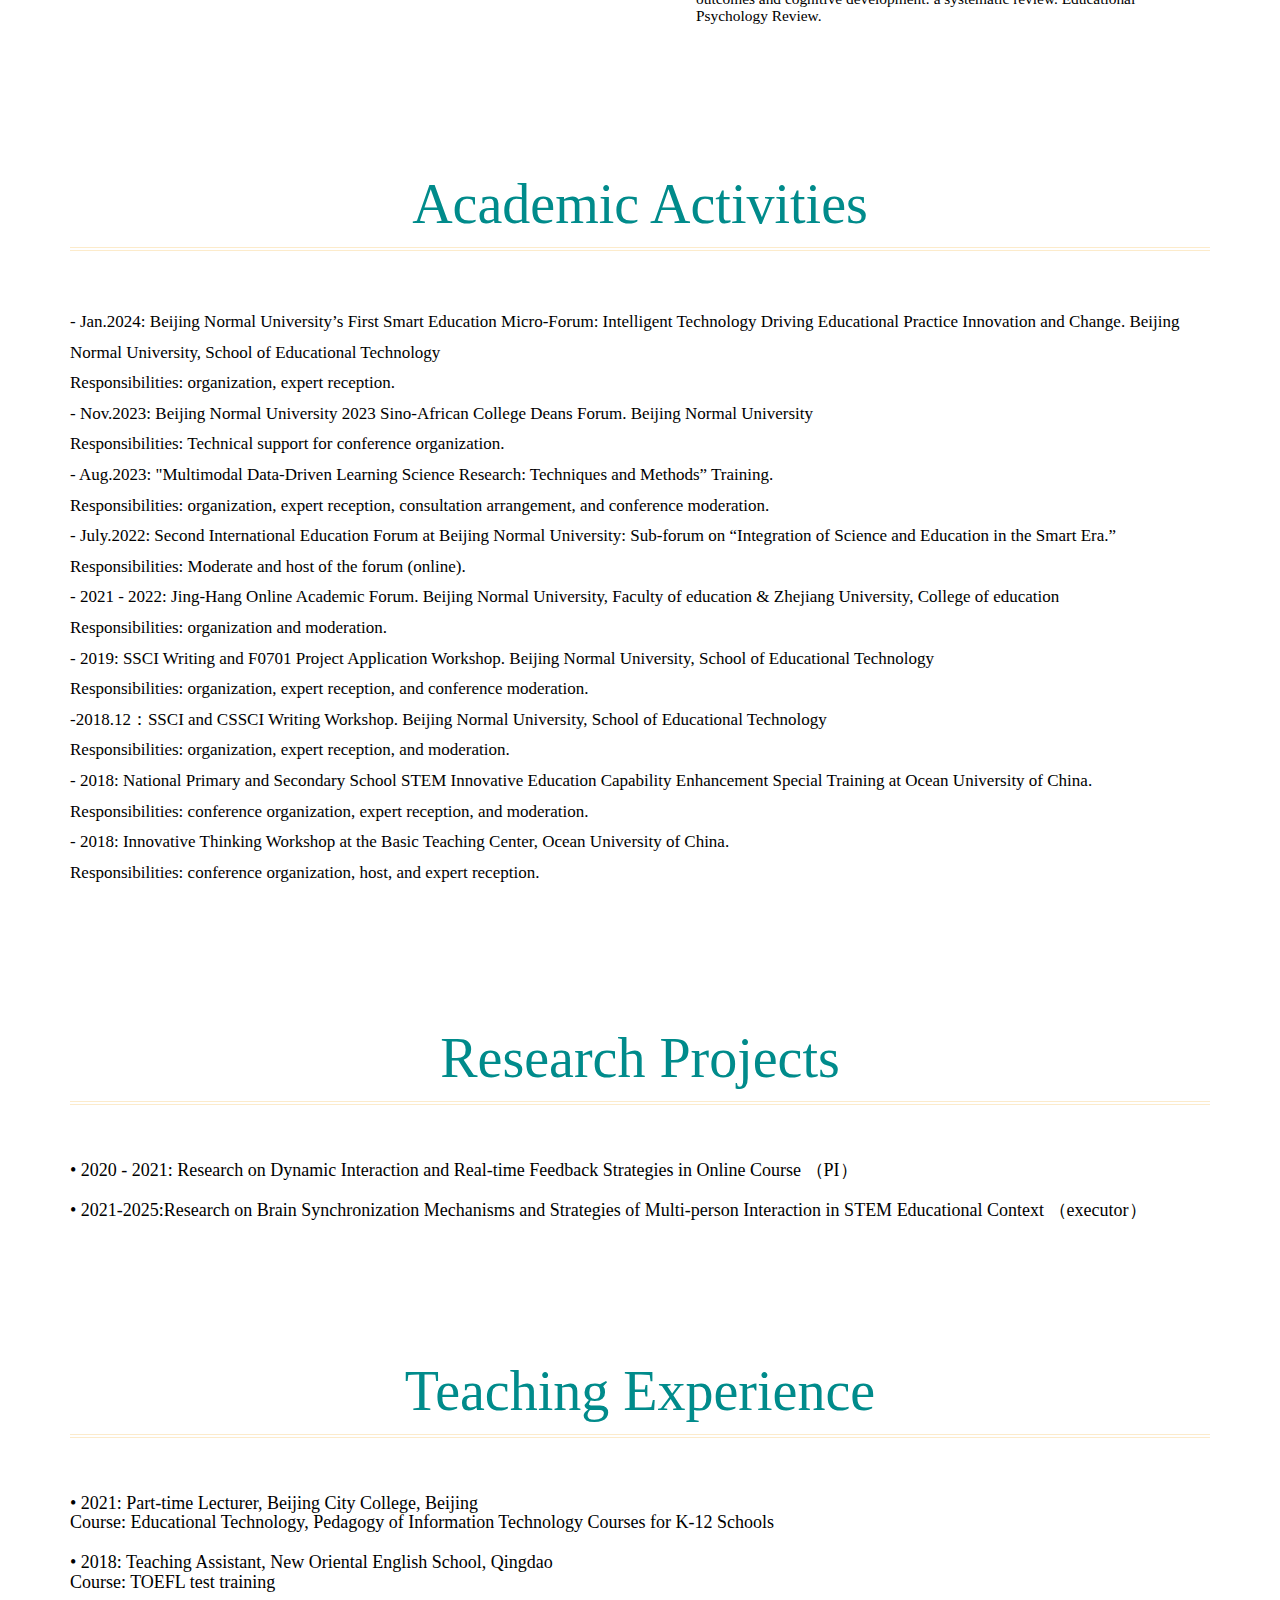
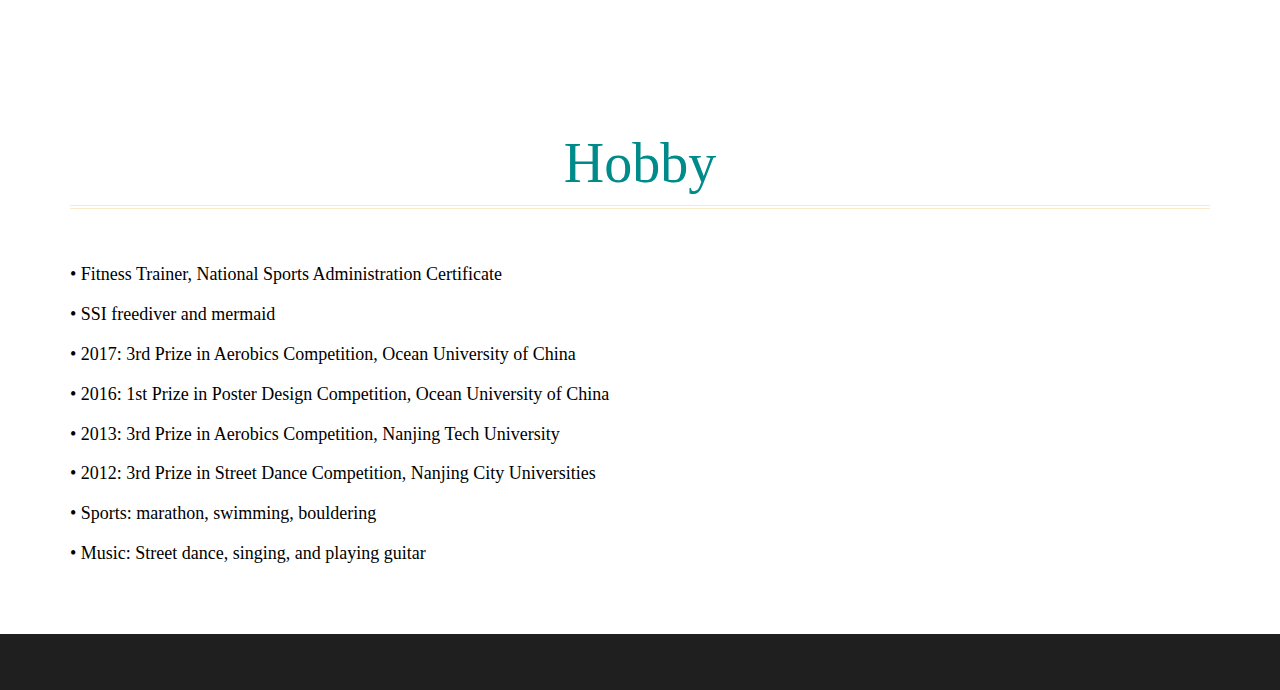
==== commit 6a657011: "Add files via upload" ====
--- a/index.html
+++ b/index.html
@@ -217,18 +217,18 @@
 <br>
 					<h6 style="font-family: 'Times New Roman';color: black;">-Younas, M., Dong, Y., Menhas, R., Li, X., <b>Wang Yu</b>.,& Noor, U. (2023). Alleviating the Effects of the COVID-19 Pandemic on the Physical, Psychological Health, and Wellbeing of Students: Coping Behavior as a Mediator.<span> Psychology Research and Behavior Management(SSCI, IF: 3.97) </span></h6>
 <br>
-					<h6 style="font-family: 'Times New Roman';color: black;">-Yang, Y., Luo, Z., Dong, Y., Kurup, P. M., & <b>Wang Yu</b>.(2023). Towards a new paradigm: the development and validation of a scale to explore technology-enhanced feedback literacy among primary and secondary school teachers. <span> Educational technology research and development(SSCI, IF: 5.58) </span></h6>
+					<h6 style="font-family: 'Times New Roman';color: black;">-Yang, Y., Luo, Z., Dong, Y., Kurup, P. M., & <b>Wang Yu</b>.(2023). Towards a new paradigm: the development and validation of a scale to explore technology-enhanced feedback literacy among primary and secondary school teachers.Educational technology research and development(SSCI, IF: 5.58) </h6>
 		<br>		
 		
 							
 							<h6 style="font-family: 'Times New Roman';color: black;">- <b>Wang Yu</b>, Chen Chen, Yang Yunying, Zheng Yafeng, & Dong Yan.  (2022). Research Analysis and Future Prospects of the Cognitive Neural Mechanism of Peer Interaction. E-education Research (02), 26-33. (CSSCI, in Chinese) </span></h6>
-							<h6 style="font-family: 'Times New Roman';color: black; ">- <b>王宇</b>, 陈晨, 杨韵莹, 郑娅峰, 董艳.  (2022). 同伴互动的认知神经机制研究分析与未来展望. <span> 电化教育研究. (CSSCI) </span></h6>
+							<!-- <h6 style="font-family: 'Times New Roman';color: black; ">- <b>王宇</b>, 陈晨, 杨韵莹, 郑娅峰, 董艳.  (2022). 同伴互动的认知神经机制研究分析与未来展望. <span> 电化教育研究. (CSSCI) </span></h6> -->
 							<h6 style="font-family: 'Times New Roman';color: black;">-Dong Yan, Yang Yunying, Luo Zelan, <b>Wang Yu</b> (2021). Study on Teacher Feedback Literacy from the Perspective of Educational Informatization 2.0. E-education Research (08) (CSSCI, in Chinese) </span></h6>
-							<h6 style="font-family: 'Times New Roman';color: black;">- 董艳,杨韵莹,罗泽兰,<b>王宇</b> (2021).教育信息化2.0视角下的教师反馈素养研究.<span> 电化教育研究. (CSSCI) </span></h6>
+							<!-- <h6 style="font-family: 'Times New Roman';color: black;">- 董艳,杨韵莹,罗泽兰,<b>王宇</b> (2021).教育信息化2.0视角下的教师反馈素养研究.<span> 电化教育研究. (CSSCI) </span></h6> -->
 							<h6 style="font-family: 'Times New Roman';color: black;">-Wang Haitao, <b>Wang Yu</b>, Dong Yuxue, Xiang Zini, Li Gangsheng, Yu Xiaodan… & Liu Wenjuan. (2017). A Study on the Relationship between Bullied Students’ Psychological Resilience and Academic Performance. Journal of Educational studies (06), 77-82. (CSSCI, in Chinese)</span></h6>
-							<h6 style="font-family: 'Times New Roman';color: black;">-王海涛,<b>王宇</b>,董玉雪,项紫霓,李刚生,于晓丹...&刘文娟.(2017).受欺负学生的心理韧性与学业水平的关系研究.<span> 教育学报. (CSSCI) </span></h6>
+							<!-- <h6 style="font-family: 'Times New Roman';color: black;">-王海涛,<b>王宇</b>,董玉雪,项紫霓,李刚生,于晓丹...&刘文娟.(2017).受欺负学生的心理韧性与学业水平的关系研究.<span> 教育学报. (CSSCI) </span></h6> -->
 							<h6 style="font-family: 'Times New Roman';color: black;">-Dong Yan, Zhang Yuanjing, <b>Wang Yu</b>.(2021). “1+7 Model” of Project-Based Learning. Digital Education (03) (in Chinese) </span></h6>
-							<h6 style="font-family: 'Times New Roman';color: black;">-董艳,张媛静,<b>王宇</b>.(2021).项目化学习的“非常1+7模式”<span> 数字教育 </span></h6>	
+							<!-- <h6 style="font-family: 'Times New Roman';color: black;">-董艳,张媛静,<b>王宇</b>.(2021).项目化学习的“非常1+7模式”<span> 数字教育 </span></h6>	 -->
 				</div>
 				<div class="col-md-6 bar-grids">
                                        
